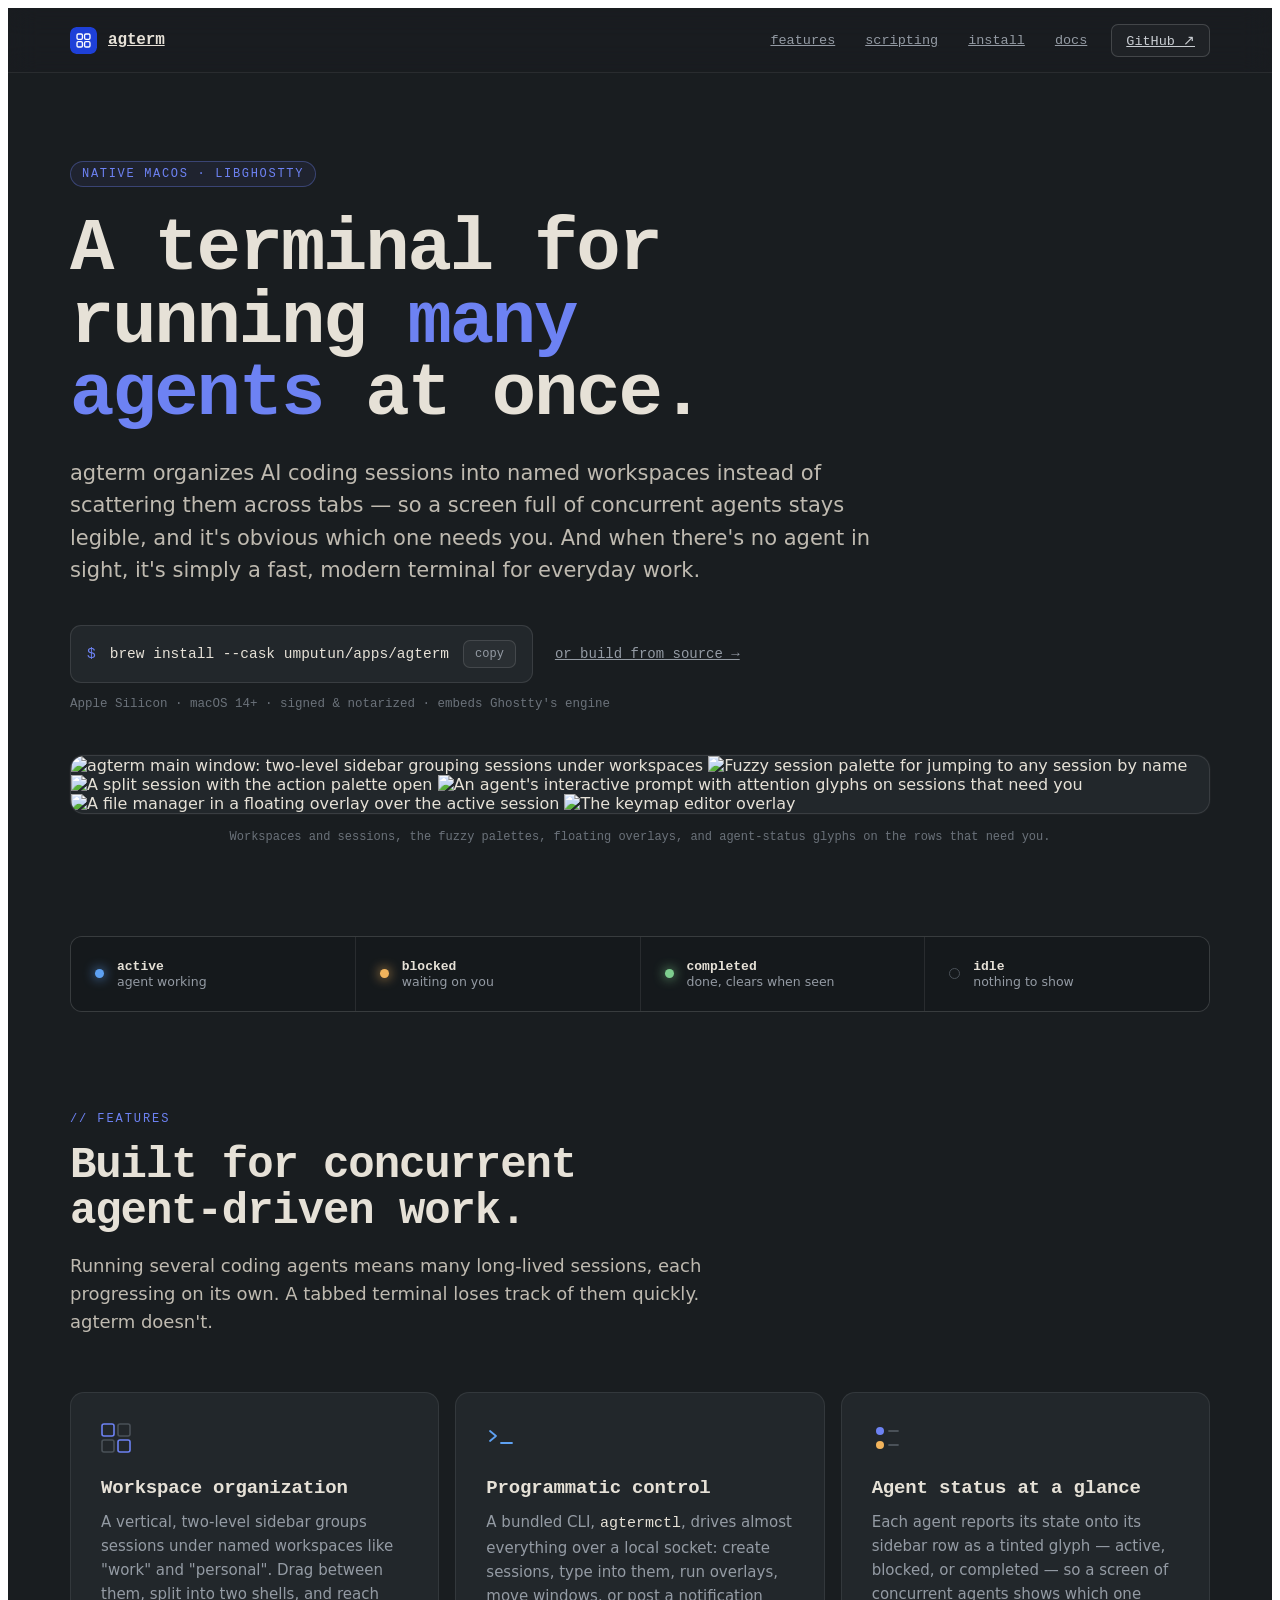
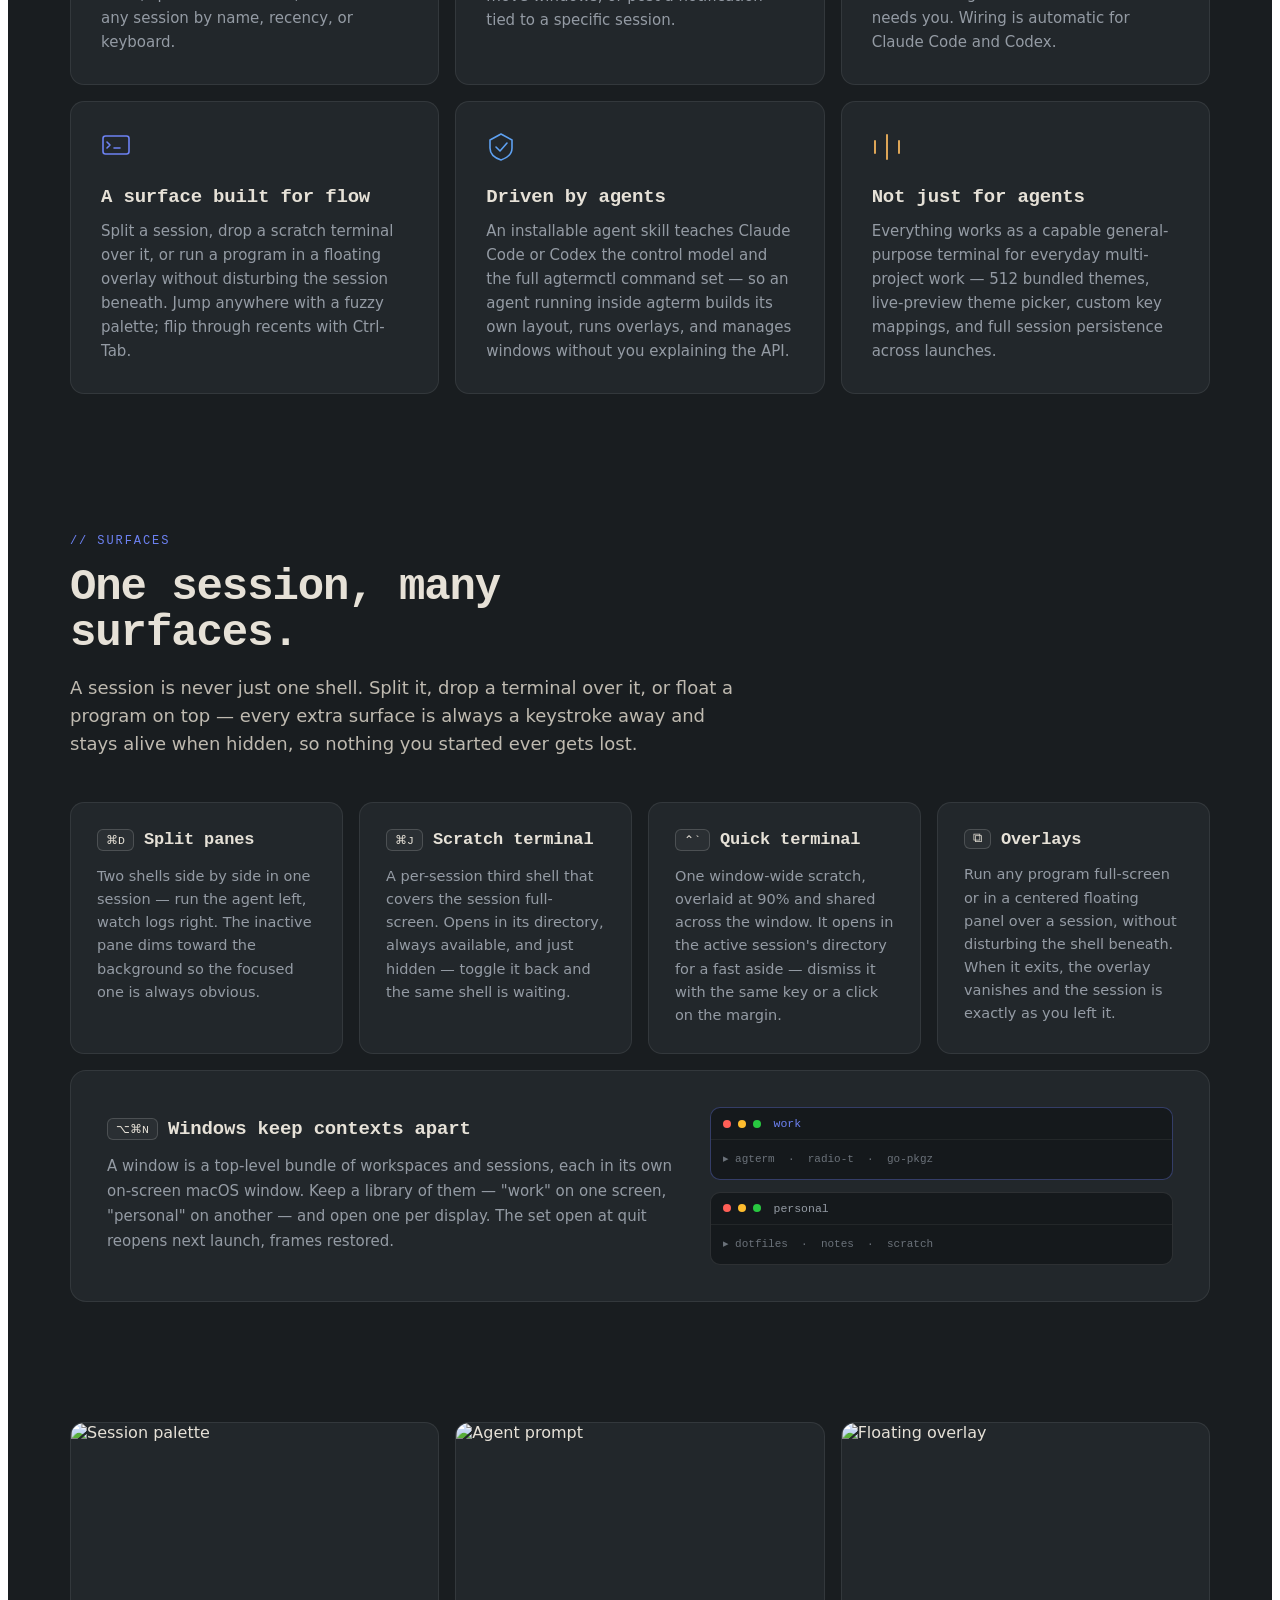
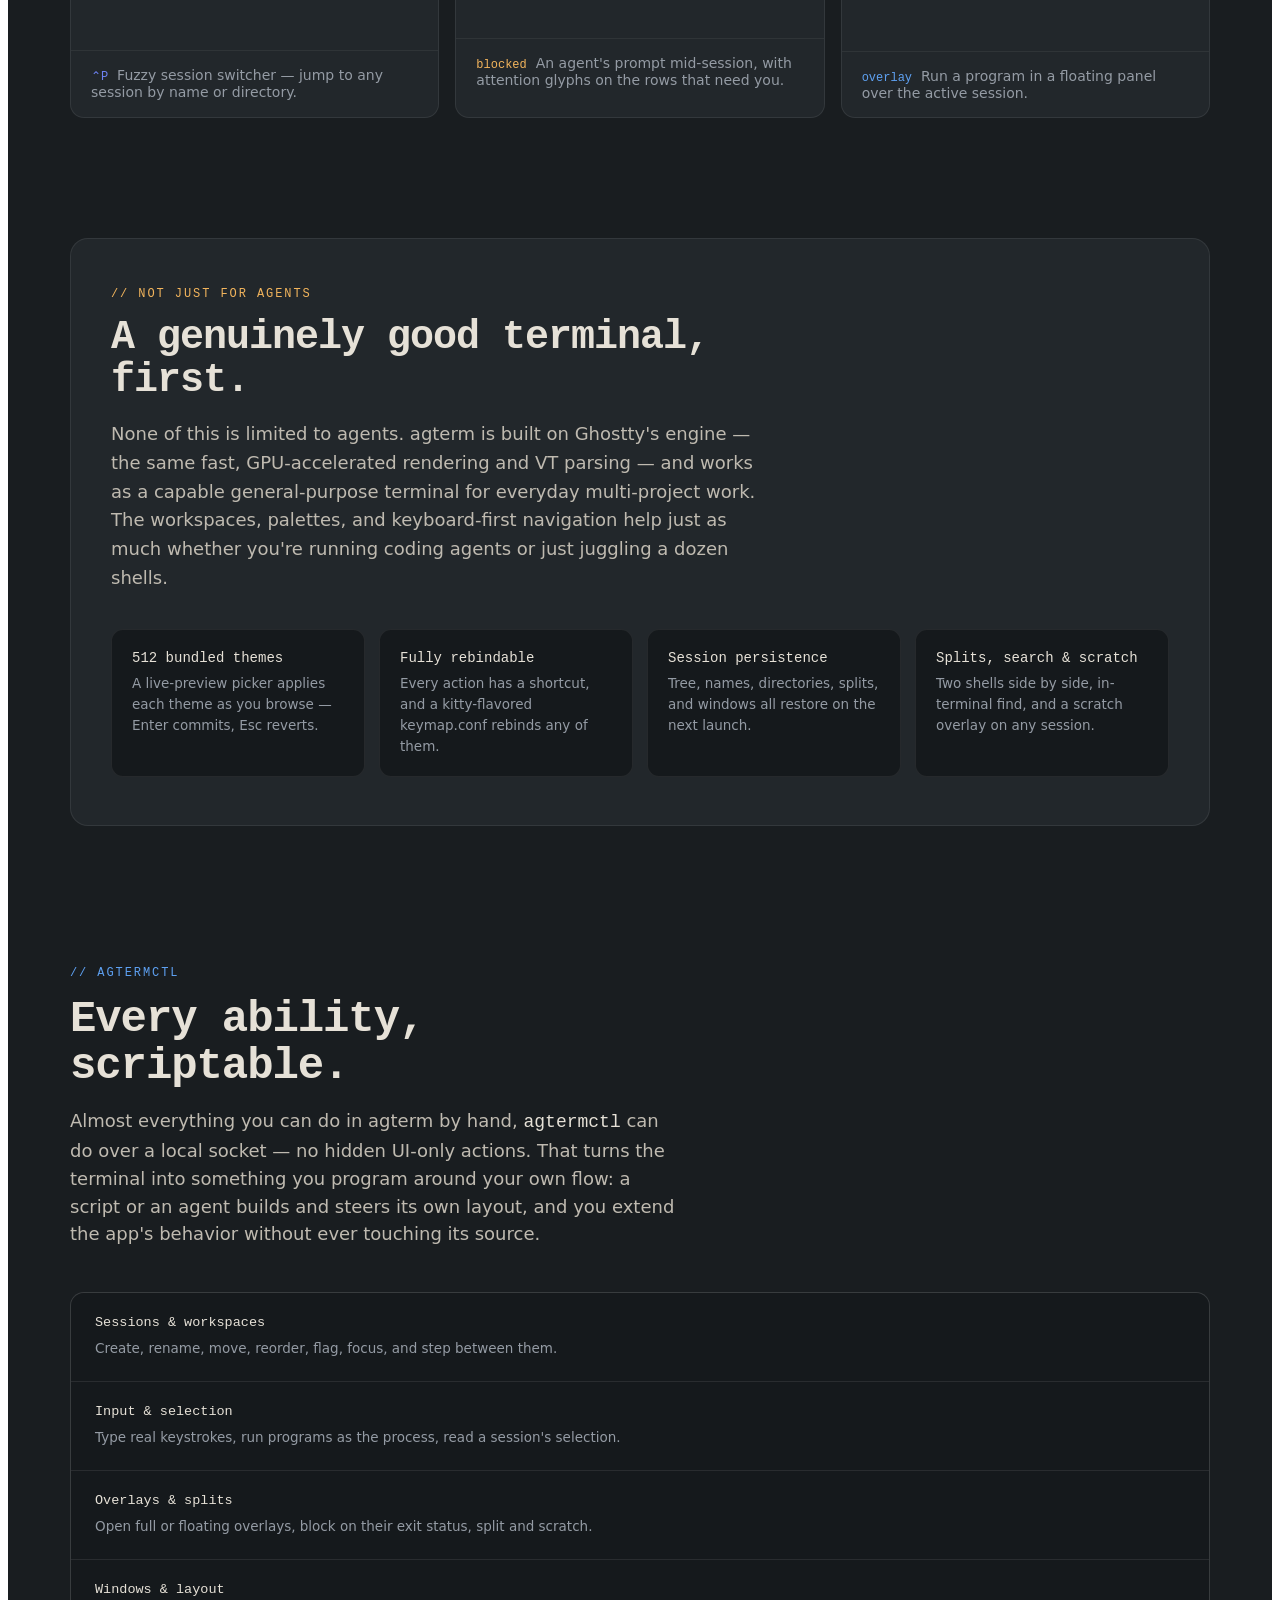
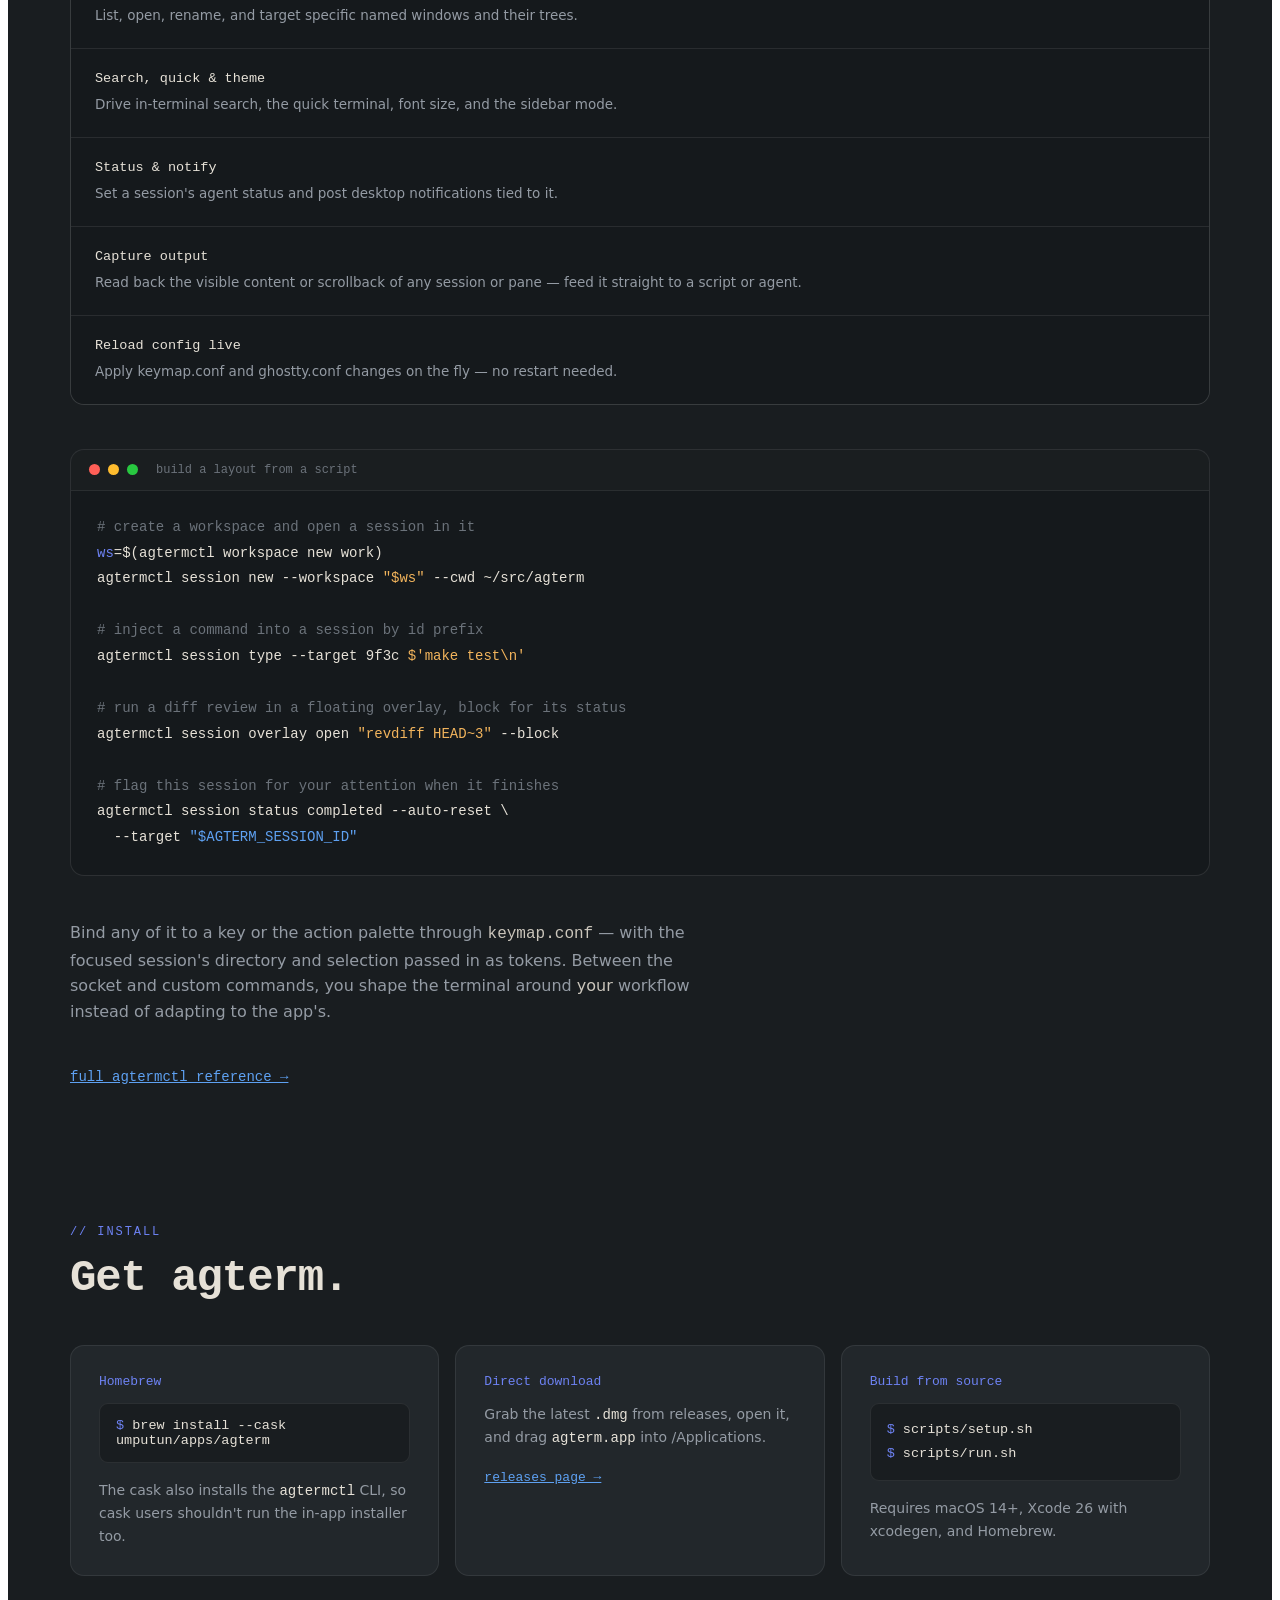
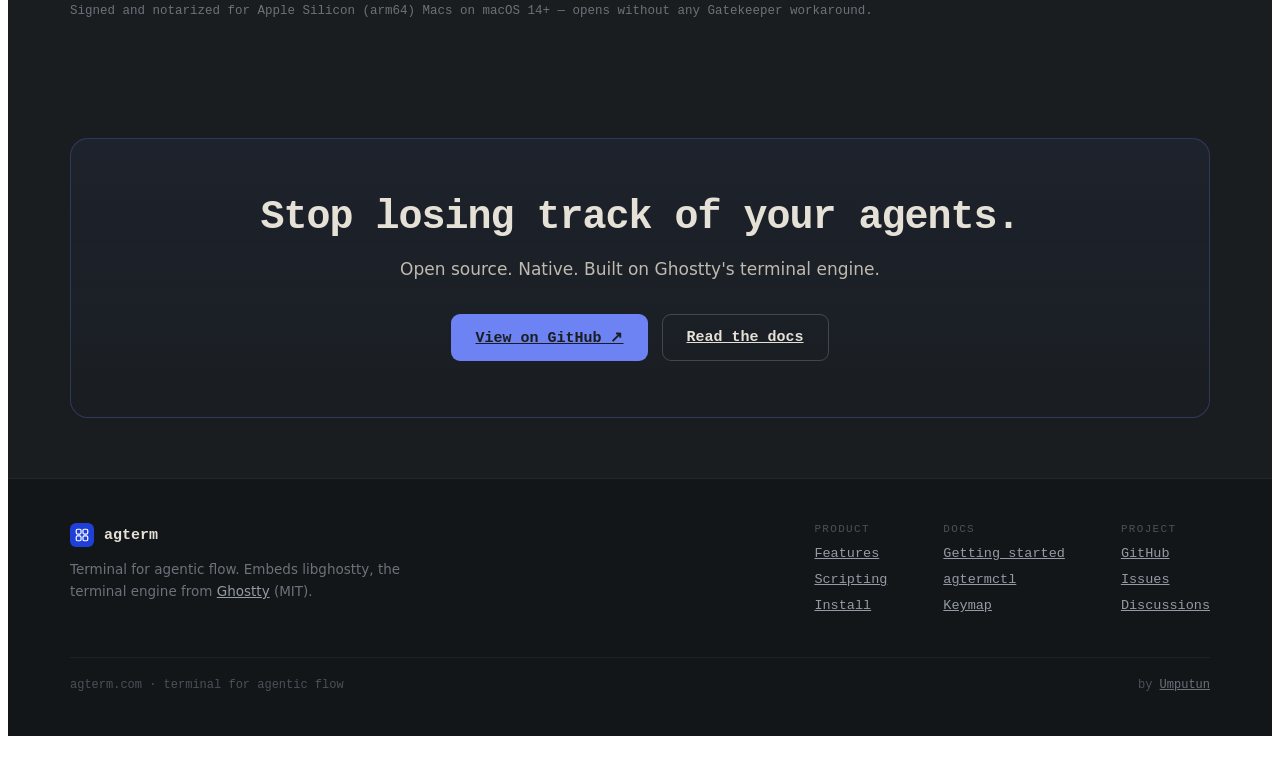
==== site/index.html @ f77355ef "feat: crossfade the site hero through several screenshots replace the single static hero shot on agt" ====
<!doctype html>
<html lang="en">
  <head>
    <meta charset="utf-8" />
    <meta name="viewport" content="width=device-width, initial-scale=1" />
    <title>agterm — macOS terminal for running many AI agents at once</title>
    <meta
      name="description"
      content="Native macOS terminal built on libghostty that keeps many concurrent AI coding agents organized in named workspaces, with at-a-glance status and a scriptable CLI."
    />
    <meta
      name="keywords"
      content="agterm, macOS terminal, terminal for AI agents, Claude Code terminal, Codex terminal, libghostty, ghostty, agtermctl, concurrent AI agents, agentic terminal"
    />
    <meta name="author" content="umputun" />
    <link rel="canonical" href="https://agterm.com/" />
    <meta property="og:type" content="website" />
    <meta property="og:title" content="agterm — macOS terminal for running many AI agents at once" />
    <meta
      property="og:description"
      content="Native macOS terminal built on libghostty that keeps many concurrent AI coding agents organized in named workspaces, with at-a-glance status and a scriptable CLI."
    />
    <meta property="og:url" content="https://agterm.com/" />
    <meta property="og:image" content="https://agterm.com/assets/agterm-og.png" />
    <meta property="og:image:width" content="1200" />
    <meta property="og:image:height" content="630" />
    <meta property="og:site_name" content="agterm" />
    <meta name="twitter:card" content="summary_large_image" />
    <meta name="twitter:site" content="@umputun" />
    <meta name="twitter:title" content="agterm — macOS terminal for running many AI agents at once" />
    <meta
      name="twitter:description"
      content="Native macOS terminal built on libghostty that keeps concurrent AI coding agents organized, with at-a-glance status and a scriptable CLI."
    />
    <meta name="twitter:image" content="https://agterm.com/assets/agterm-og.png" />
    <link rel="icon" type="image/x-icon" href="/assets/favicon.ico" />
    <link rel="icon" type="image/png" sizes="32x32" href="/assets/favicon-32.png" />
    <link rel="icon" type="image/png" sizes="16x16" href="/assets/favicon-16.png" />
    <link rel="apple-touch-icon" sizes="180x180" href="/assets/favicon-180.png" />
    <meta name="theme-color" content="#191d20" />
    <link rel="preload" href="/assets/fonts/jetbrains-mono-latin.woff2" as="font" type="font/woff2" crossorigin />
    <link rel="preload" href="/assets/fonts/ibm-plex-sans-latin.woff2" as="font" type="font/woff2" crossorigin />
    <link rel="stylesheet" href="/style.css" />
    <script type="application/ld+json">
      {
        "@context": "https://schema.org",
        "@type": "SoftwareApplication",
        "name": "agterm",
        "description": "Native macOS terminal built on libghostty for running many AI coding agents at once, organizing sessions into named workspaces with at-a-glance agent status and a scriptable control CLI.",
        "url": "https://agterm.com",
        "applicationCategory": "DeveloperApplication",
        "operatingSystem": "macOS 14+",
        "offers": { "@type": "Offer", "price": "0", "priceCurrency": "USD" },
        "author": { "@type": "Person", "name": "Umputun", "url": "https://github.com/umputun" },
        "codeRepository": "https://github.com/umputun/agterm",
        "downloadUrl": "https://github.com/umputun/agterm/releases",
        "softwareVersion": "0.6.1"
      }
    </script>
    <script type="application/ld+json">
      {
        "@context": "https://schema.org",
        "@type": "FAQPage",
        "mainEntity": [
          {
            "@type": "Question",
            "name": "What is agterm?",
            "acceptedAnswer": {
              "@type": "Answer",
              "text": "agterm is a native macOS terminal, built on libghostty, for running many AI coding agents at once. It organizes sessions into named workspaces and shows each agent's status on its sidebar row, so a screen of concurrent agents stays legible."
            }
          },
          {
            "@type": "Question",
            "name": "Does agterm work with Claude Code and Codex?",
            "acceptedAnswer": {
              "@type": "Answer",
              "text": "Yes. agterm auto-wires agent status for Claude Code and Codex, and ships an installable agent skill that teaches them its control model and the full agtermctl command set."
            }
          },
          {
            "@type": "Question",
            "name": "Is agterm free?",
            "acceptedAnswer": {
              "@type": "Answer",
              "text": "Yes. agterm is free and installs on Apple Silicon macOS 14 or later with: brew install --cask umputun/apps/agterm."
            }
          },
          {
            "@type": "Question",
            "name": "What is agtermctl?",
            "acceptedAnswer": {
              "@type": "Answer",
              "text": "agtermctl is a bundled CLI that drives agterm over a local socket: create and type into sessions, run overlays, move windows, and post notifications tied to a specific session."
            }
          },
          {
            "@type": "Question",
            "name": "Is agterm built on Ghostty?",
            "acceptedAnswer": {
              "@type": "Answer",
              "text": "agterm embeds Ghostty's rendering engine through libghostty. It is a separate app with its own workspace and session model, not a fork of the Ghostty app."
            }
          },
          {
            "@type": "Question",
            "name": "Does agterm require macOS?",
            "acceptedAnswer": {
              "@type": "Answer",
              "text": "Yes. agterm is a native macOS app for Apple Silicon, macOS 14 or later, signed and notarized."
            }
          }
        ]
      }
    </script>
  </head>
  <body>
    <div
      id="agterm-root"
      style="
        background: #191d20;
        color: #e6e1d7;
        font-family: &quot;IBM Plex Sans&quot;, system-ui, sans-serif;
        -webkit-font-smoothing: antialiased;
        min-height: 100vh;
        overflow-x: hidden;
      "
    >
      <!-- ===== NAV ===== -->
      <div
        style="
          position: sticky;
          top: 0;
          z-index: 50;
          background: rgba(25, 29, 32, 0.72);
          backdrop-filter: blur(14px);
          border-bottom: 1px solid rgba(255, 255, 255, 0.07);
        "
      >
        <div
          style="
            max-width: 1140px;
            margin: 0 auto;
            padding: 0 28px;
            height: 64px;
            display: flex;
            align-items: center;
            justify-content: space-between;
          "
        >
          <a href="#top" style="display: flex; align-items: center; gap: 11px; color: #e6e1d7">
            <svg width="27" height="27" viewBox="0 0 100 100" fill="none" style="display: block; border-radius: 22%">
              <rect width="100" height="100" rx="24" fill="#1e40d8"></rect>
              <rect x="26" y="26" width="20" height="20" rx="5" stroke="#fff" stroke-width="5"></rect>
              <rect x="54" y="26" width="20" height="20" rx="5" stroke="#fff" stroke-width="5"></rect>
              <rect x="26" y="54" width="20" height="20" rx="5" stroke="#fff" stroke-width="5"></rect>
              <rect x="54" y="54" width="20" height="20" rx="5" stroke="#fff" stroke-width="5"></rect>
            </svg>
            <span
              style="
                font-family: &quot;JetBrains Mono&quot;, monospace;
                font-weight: 700;
                font-size: 16px;
                letter-spacing: -0.01em;
              "
              >agterm</span
            >
          </a>
          <div
            style="
              display: flex;
              align-items: center;
              gap: 6px;
              font-family: &quot;JetBrains Mono&quot;, monospace;
              font-size: 13.5px;
            "
          >
            <a href="#features" style="color: #949ba4; padding: 8px 12px; border-radius: 7px" class="hv1">features</a>
            <a href="#scripting" style="color: #949ba4; padding: 8px 12px; border-radius: 7px" class="hv1">scripting</a>
            <a href="#install" style="color: #949ba4; padding: 8px 12px; border-radius: 7px" class="hv1">install</a>
            <a href="/docs" style="color: #949ba4; padding: 8px 12px; border-radius: 7px" class="hv1">docs</a>
            <a
              href="https://github.com/umputun/agterm"
              style="
                margin-left: 6px;
                color: #c9cdd2;
                border: 1px solid rgba(255, 255, 255, 0.16);
                background: rgba(255, 255, 255, 0.03);
                padding: 7px 14px;
                border-radius: 7px;
                font-weight: 500;
              "
              class="hv2"
              >GitHub ↗</a
            >
          </div>
        </div>
      </div>

      <!-- ===== HERO ===== -->
      <div id="top" style="position: relative; max-width: 1140px; margin: 0 auto; padding: 88px 28px 40px">
        <div style="display: flex; align-items: center; gap: 10px; margin-bottom: 26px">
          <span
            style="
              font-family: &quot;JetBrains Mono&quot;, monospace;
              font-size: 12px;
              letter-spacing: 0.14em;
              text-transform: uppercase;
              color: var(--accent, #6d82f3);
              border: 1px solid rgba(109, 130, 243, 0.35);
              background: rgba(109, 130, 243, 0.07);
              padding: 5px 11px;
              border-radius: 100px;
            "
            >native macOS · libghostty</span
          >
        </div>
        <h1
          style="
            font-family: &quot;JetBrains Mono&quot;, monospace;
            font-weight: 800;
            font-size: clamp(38px, 6.2vw, 74px);
            line-height: 0.98;
            letter-spacing: -0.03em;
            margin: 0 0 26px;
            max-width: 16ch;
          "
        >
          A terminal for running <span style="color: var(--accent, #6d82f3)">many agents</span> at once.
        </h1>
        <p style="font-size: clamp(17px, 2vw, 21px); line-height: 1.55; color: #bfbab0; max-width: 60ch; margin: 0 0 38px">
          agterm organizes AI coding sessions into named workspaces instead of scattering them across tabs — so a screen full of
          concurrent agents stays legible, and it's obvious which one needs you. And when there's no agent in sight, it's simply a
          fast, modern terminal for everyday work.
        </p>

        <!-- install command -->
        <div style="display: flex; flex-wrap: wrap; align-items: center; gap: 14px; margin-bottom: 14px">
          <div
            style="
              display: inline-flex;
              align-items: center;
              gap: 14px;
              background: #22272b;
              border: 1px solid rgba(255, 255, 255, 0.1);
              border-radius: 11px;
              padding: 14px 16px;
              font-family: &quot;JetBrains Mono&quot;, monospace;
              font-size: 14.5px;
            "
          >
            <span style="color: var(--accent, #6d82f3)">$</span>
            <span style="color: #e6e1d7">brew install --cask umputun/apps/agterm</span>
            <button
              onclick="cp(this)"
              style="
                border: 1px solid rgba(255, 255, 255, 0.12);
                background: rgba(255, 255, 255, 0.04);
                color: #949ba4;
                font-family: &quot;JetBrains Mono&quot;, monospace;
                font-size: 12px;
                padding: 6px 11px;
                border-radius: 7px;
                cursor: pointer;
                white-space: nowrap;
              "
              class="hv3"
            >
              copy
            </button>
          </div>
          <a
            href="#install"
            style="font-family: &quot;JetBrains Mono&quot;, monospace; font-size: 14px; color: #949ba4; padding: 14px 8px"
            class="hv4"
            >or build from source →</a
          >
        </div>
        <p style="font-family: &quot;JetBrains Mono&quot;, monospace; font-size: 12.5px; color: #6b727a; margin: 0 0 44px">
          Apple Silicon · macOS 14+ · signed &amp; notarized · embeds Ghostty's engine
        </p>

        <!-- product shot -->
        <div
          style="
            position: relative;
            border: 1px solid rgba(255, 255, 255, 0.1);
            border-radius: 14px;
            overflow: hidden;
            background: #22272b;
            box-shadow:
              0 40px 120px -30px rgba(0, 0, 0, 0.8),
              0 0 0 1px rgba(255, 255, 255, 0.02);
          "
        >
          <div class="hero-gallery">
            <img
              src="/assets/screenshot-main.webp"
              alt="agterm main window: two-level sidebar grouping sessions under workspaces"
              width="1187"
              height="696"
              fetchpriority="high"
            />
            <img
              src="/assets/screenshot-session-palette.webp"
              alt="Fuzzy session palette for jumping to any session by name"
              width="1187"
              height="696"
              loading="lazy"
            />
            <img
              src="/assets/screenshot-action-palette.webp"
              alt="A split session with the action palette open"
              width="1187"
              height="696"
              loading="lazy"
            />
            <img
              src="/assets/screenshot-agent-prompt.webp"
              alt="An agent's interactive prompt with attention glyphs on sessions that need you"
              width="1187"
              height="696"
              loading="lazy"
            />
            <img
              src="/assets/screenshot-floating-overlay.webp"
              alt="A file manager in a floating overlay over the active session"
              width="1187"
              height="696"
              loading="lazy"
            />
            <img
              src="/assets/screenshot-keymap-editor.webp"
              alt="The keymap editor overlay"
              width="1187"
              height="696"
              loading="lazy"
            />
          </div>
        </div>
        <p
          style="
            text-align: center;
            font-family: &quot;JetBrains Mono&quot;, monospace;
            font-size: 12px;
            color: #6b727a;
            margin: 16px 0 0;
          "
        >
          Workspaces and sessions, the fuzzy palettes, floating overlays, and agent-status glyphs on the rows that need you.
        </p>
      </div>

      <!-- ===== STATUS STRIP ===== -->

      <div style="max-width: 1140px; margin: 52px auto 0; padding: 0 28px">
        <div
          style="
            display: grid;
            grid-template-columns: repeat(auto-fit, minmax(210px, 1fr));
            gap: 1px;
            background: rgba(255, 255, 255, 0.07);
            border: 1px solid rgba(255, 255, 255, 0.07);
            border-radius: 12px;
            overflow: hidden;
          "
        >
          <div style="background: #15191c; padding: 22px 24px; display: flex; align-items: center; gap: 13px">
            <span
              style="
                width: 9px;
                height: 9px;
                border-radius: 100px;
                background: #5ea1f2;
                box-shadow: 0 0 12px #5ea1f2;
                animation: pulse 2s ease-in-out infinite;
              "
            ></span>
            <div>
              <div style="font-family: &quot;JetBrains Mono&quot;, monospace; font-size: 13px; font-weight: 600">active</div>
              <div style="font-size: 12.5px; color: #949ba4">agent working</div>
            </div>
          </div>
          <div style="background: #15191c; padding: 22px 24px; display: flex; align-items: center; gap: 13px">
            <span style="width: 9px; height: 9px; border-radius: 100px; background: #f2b45c; box-shadow: 0 0 12px #f2b45c"></span>
            <div>
              <div style="font-family: &quot;JetBrains Mono&quot;, monospace; font-size: 13px; font-weight: 600">blocked</div>
              <div style="font-size: 12.5px; color: #949ba4">waiting on you</div>
            </div>
          </div>
          <div style="background: #15191c; padding: 22px 24px; display: flex; align-items: center; gap: 13px">
            <span style="width: 9px; height: 9px; border-radius: 100px; background: #7ece8f; box-shadow: 0 0 12px #7ece8f"></span>
            <div>
              <div style="font-family: &quot;JetBrains Mono&quot;, monospace; font-size: 13px; font-weight: 600">completed</div>
              <div style="font-size: 12.5px; color: #949ba4">done, clears when seen</div>
            </div>
          </div>
          <div style="background: #15191c; padding: 22px 24px; display: flex; align-items: center; gap: 13px">
            <span style="width: 9px; height: 9px; border-radius: 100px; border: 1.5px solid #4a5158"></span>
            <div>
              <div style="font-family: &quot;JetBrains Mono&quot;, monospace; font-size: 13px; font-weight: 600">idle</div>
              <div style="font-size: 12.5px; color: #949ba4">nothing to show</div>
            </div>
          </div>
        </div>
      </div>

      <!-- ===== FEATURES ===== -->
      <div id="features" style="max-width: 1140px; margin: 0 auto; padding: 100px 28px 40px">
        <div
          style="
            font-family: &quot;JetBrains Mono&quot;, monospace;
            font-size: 12px;
            letter-spacing: 0.16em;
            text-transform: uppercase;
            color: var(--accent, #6d82f3);
            margin-bottom: 16px;
          "
        >
          // features
        </div>
        <h2
          style="
            font-family: &quot;JetBrains Mono&quot;, monospace;
            font-weight: 800;
            font-size: clamp(28px, 4vw, 44px);
            letter-spacing: -0.025em;
            line-height: 1.05;
            margin: 0 0 18px;
            max-width: 20ch;
          "
        >
          Built for concurrent agent-driven work.
        </h2>
        <p style="font-size: 18px; line-height: 1.55; color: #bfbab0; max-width: 58ch; margin: 0 0 56px">
          Running several coding agents means many long-lived sessions, each progressing on its own. A tabbed terminal loses track
          of them quickly. agterm doesn't.
        </p>

        <div style="display: grid; grid-template-columns: repeat(auto-fit, minmax(300px, 1fr)); gap: 16px">
          <div style="background: #22272b; border: 1px solid rgba(255, 255, 255, 0.08); border-radius: 14px; padding: 30px">
            <svg width="30" height="30" viewBox="0 0 30 30" fill="none" style="margin-bottom: 20px">
              <rect x="1" y="1" width="12" height="12" rx="2" stroke="#6d82f3" stroke-width="1.6"></rect>
              <rect x="17" y="1" width="12" height="12" rx="2" stroke="#4a5158" stroke-width="1.6"></rect>
              <rect x="1" y="17" width="12" height="12" rx="2" stroke="#4a5158" stroke-width="1.6"></rect>
              <rect x="17" y="17" width="12" height="12" rx="2" stroke="#6d82f3" stroke-width="1.6"></rect>
            </svg>
            <h3
              style="
                font-family: &quot;JetBrains Mono&quot;, monospace;
                font-weight: 700;
                font-size: 19px;
                margin: 0 0 11px;
                letter-spacing: -0.01em;
              "
            >
              Workspace organization
            </h3>
            <p style="font-size: 15px; line-height: 1.6; color: #949ba4; margin: 0">
              A vertical, two-level sidebar groups sessions under named workspaces like "work" and "personal". Drag between them,
              split into two shells, and reach any session by name, recency, or keyboard.
            </p>
          </div>

          <div style="background: #22272b; border: 1px solid rgba(255, 255, 255, 0.08); border-radius: 14px; padding: 30px">
            <svg width="30" height="30" viewBox="0 0 30 30" fill="none" style="margin-bottom: 20px">
              <path d="M4 8l6 5-6 5" stroke="#5ea1f2" stroke-width="1.8" stroke-linecap="round" stroke-linejoin="round"></path>
              <path d="M15 20h11" stroke="#5ea1f2" stroke-width="1.8" stroke-linecap="round"></path>
            </svg>
            <h3
              style="
                font-family: &quot;JetBrains Mono&quot;, monospace;
                font-weight: 700;
                font-size: 19px;
                margin: 0 0 11px;
                letter-spacing: -0.01em;
              "
            >
              Programmatic control
            </h3>
            <p style="font-size: 15px; line-height: 1.6; color: #949ba4; margin: 0">
              A bundled CLI, <span style="font-family: &quot;JetBrains Mono&quot;, monospace; color: #e6e1d7">agtermctl</span>,
              drives almost everything over a local socket: create sessions, type into them, run overlays, move windows, or post a
              notification tied to a specific session.
            </p>
          </div>

          <div style="background: #22272b; border: 1px solid rgba(255, 255, 255, 0.08); border-radius: 14px; padding: 30px">
            <svg width="30" height="30" viewBox="0 0 30 30" fill="none" style="margin-bottom: 20px">
              <circle cx="8" cy="8" r="4" fill="#6d82f3"></circle>
              <circle cx="8" cy="22" r="4" fill="#f2b45c"></circle>
              <path d="M17 8h9M17 22h9" stroke="#4a5158" stroke-width="1.8" stroke-linecap="round"></path>
            </svg>
            <h3
              style="
                font-family: &quot;JetBrains Mono&quot;, monospace;
                font-weight: 700;
                font-size: 19px;
                margin: 0 0 11px;
                letter-spacing: -0.01em;
              "
            >
              Agent status at a glance
            </h3>
            <p style="font-size: 15px; line-height: 1.6; color: #949ba4; margin: 0">
              Each agent reports its state onto its sidebar row as a tinted glyph — active, blocked, or completed — so a screen of
              concurrent agents shows which one needs you. Wiring is automatic for Claude Code and Codex.
            </p>
          </div>

          <div style="background: #22272b; border: 1px solid rgba(255, 255, 255, 0.08); border-radius: 14px; padding: 30px">
            <svg width="30" height="30" viewBox="0 0 30 30" fill="none" style="margin-bottom: 20px">
              <rect x="2" y="4" width="26" height="18" rx="2.5" stroke="#6d82f3" stroke-width="1.6"></rect>
              <path
                d="M6 10l3 3-3 3M13 16h6"
                stroke="#6d82f3"
                stroke-width="1.6"
                stroke-linecap="round"
                stroke-linejoin="round"
              ></path>
            </svg>
            <h3
              style="
                font-family: &quot;JetBrains Mono&quot;, monospace;
                font-weight: 700;
                font-size: 19px;
                margin: 0 0 11px;
                letter-spacing: -0.01em;
              "
            >
              A surface built for flow
            </h3>
            <p style="font-size: 15px; line-height: 1.6; color: #949ba4; margin: 0">
              Split a session, drop a scratch terminal over it, or run a program in a floating overlay without disturbing the
              session beneath. Jump anywhere with a fuzzy palette; flip through recents with Ctrl-Tab.
            </p>
          </div>

          <div style="background: #22272b; border: 1px solid rgba(255, 255, 255, 0.08); border-radius: 14px; padding: 30px">
            <svg width="30" height="30" viewBox="0 0 30 30" fill="none" style="margin-bottom: 20px">
              <path
                d="M15 2l11 6v8c0 7-5 10-11 12C9 26 4 23 4 16V8l11-6z"
                stroke="#5ea1f2"
                stroke-width="1.6"
                stroke-linejoin="round"
              ></path>
              <path d="M10 15l4 4 7-8" stroke="#5ea1f2" stroke-width="1.6" stroke-linecap="round" stroke-linejoin="round"></path>
            </svg>
            <h3
              style="
                font-family: &quot;JetBrains Mono&quot;, monospace;
                font-weight: 700;
                font-size: 19px;
                margin: 0 0 11px;
                letter-spacing: -0.01em;
              "
            >
              Driven by agents
            </h3>
            <p style="font-size: 15px; line-height: 1.6; color: #949ba4; margin: 0">
              An installable agent skill teaches Claude Code or Codex the control model and the full agtermctl command set — so an
              agent running inside agterm builds its own layout, runs overlays, and manages windows without you explaining the
              API.
            </p>
          </div>

          <div style="background: #22272b; border: 1px solid rgba(255, 255, 255, 0.08); border-radius: 14px; padding: 30px">
            <svg width="30" height="30" viewBox="0 0 30 30" fill="none" style="margin-bottom: 20px">
              <path d="M15 3v24M3 9v12M27 9v12" stroke="#f2b45c" stroke-width="1.8" stroke-linecap="round"></path>
            </svg>
            <h3
              style="
                font-family: &quot;JetBrains Mono&quot;, monospace;
                font-weight: 700;
                font-size: 19px;
                margin: 0 0 11px;
                letter-spacing: -0.01em;
              "
            >
              Not just for agents
            </h3>
            <p style="font-size: 15px; line-height: 1.6; color: #949ba4; margin: 0">
              Everything works as a capable general-purpose terminal for everyday multi-project work — 512 bundled themes,
              live-preview theme picker, custom key mappings, and full session persistence across launches.
            </p>
          </div>
        </div>
      </div>

      <!-- ===== SURFACES ===== -->
      <div style="max-width: 1140px; margin: 0 auto; padding: 100px 28px 40px">
        <div
          style="
            font-family: &quot;JetBrains Mono&quot;, monospace;
            font-size: 12px;
            letter-spacing: 0.16em;
            text-transform: uppercase;
            color: var(--accent, #6d82f3);
            margin-bottom: 16px;
          "
        >
          // surfaces
        </div>
        <h2
          style="
            font-family: &quot;JetBrains Mono&quot;, monospace;
            font-weight: 800;
            font-size: clamp(28px, 4vw, 44px);
            letter-spacing: -0.025em;
            line-height: 1.05;
            margin: 0 0 18px;
            max-width: 20ch;
          "
        >
          One session, many surfaces.
        </h2>
        <p style="font-size: 18px; line-height: 1.55; color: #bfbab0; max-width: 60ch; margin: 0 0 44px">
          A session is never just one shell. Split it, drop a terminal over it, or float a program on top — every extra surface is
          always a keystroke away and stays alive when hidden, so nothing you started ever gets lost.
        </p>

        <div style="display: grid; grid-template-columns: repeat(auto-fit, minmax(250px, 1fr)); gap: 16px; margin-bottom: 16px">
          <div style="background: #22272b; border: 1px solid rgba(255, 255, 255, 0.08); border-radius: 14px; padding: 26px">
            <div style="display: flex; align-items: center; gap: 10px; margin-bottom: 14px">
              <span
                style="
                  font-family: &quot;JetBrains Mono&quot;, monospace;
                  font-size: 11.5px;
                  color: #e6e1d7;
                  border: 1px solid rgba(255, 255, 255, 0.16);
                  background: rgba(255, 255, 255, 0.04);
                  padding: 3px 8px;
                  border-radius: 6px;
                "
                >⌘D</span
              >
              <h3
                style="
                  font-family: &quot;JetBrains Mono&quot;, monospace;
                  font-weight: 700;
                  font-size: 17px;
                  margin: 0;
                  letter-spacing: -0.01em;
                "
              >
                Split panes
              </h3>
            </div>
            <p style="font-size: 14.5px; line-height: 1.6; color: #949ba4; margin: 0">
              Two shells side by side in one session — run the agent left, watch logs right. The inactive pane dims toward the
              background so the focused one is always obvious.
            </p>
          </div>

          <div style="background: #22272b; border: 1px solid rgba(255, 255, 255, 0.08); border-radius: 14px; padding: 26px">
            <div style="display: flex; align-items: center; gap: 10px; margin-bottom: 14px">
              <span
                style="
                  font-family: &quot;JetBrains Mono&quot;, monospace;
                  font-size: 11.5px;
                  color: #e6e1d7;
                  border: 1px solid rgba(255, 255, 255, 0.16);
                  background: rgba(255, 255, 255, 0.04);
                  padding: 3px 8px;
                  border-radius: 6px;
                "
                >⌘J</span
              >
              <h3
                style="
                  font-family: &quot;JetBrains Mono&quot;, monospace;
                  font-weight: 700;
                  font-size: 17px;
                  margin: 0;
                  letter-spacing: -0.01em;
                "
              >
                Scratch terminal
              </h3>
            </div>
            <p style="font-size: 14.5px; line-height: 1.6; color: #949ba4; margin: 0">
              A per-session third shell that covers the session full-screen. Opens in its directory, always available, and just
              hidden — toggle it back and the same shell is waiting.
            </p>
          </div>

          <div style="background: #22272b; border: 1px solid rgba(255, 255, 255, 0.08); border-radius: 14px; padding: 26px">
            <div style="display: flex; align-items: center; gap: 10px; margin-bottom: 14px">
              <span
                style="
                  font-family: &quot;JetBrains Mono&quot;, monospace;
                  font-size: 11.5px;
                  color: #e6e1d7;
                  border: 1px solid rgba(255, 255, 255, 0.16);
                  background: rgba(255, 255, 255, 0.04);
                  padding: 3px 8px;
                  border-radius: 6px;
                "
                >⌃`</span
              >
              <h3
                style="
                  font-family: &quot;JetBrains Mono&quot;, monospace;
                  font-weight: 700;
                  font-size: 17px;
                  margin: 0;
                  letter-spacing: -0.01em;
                "
              >
                Quick terminal
              </h3>
            </div>
            <p style="font-size: 14.5px; line-height: 1.6; color: #949ba4; margin: 0">
              One window-wide scratch, overlaid at 90% and shared across the window. It opens in the active session's directory
              for a fast aside — dismiss it with the same key or a click on the margin.
            </p>
          </div>

          <div style="background: #22272b; border: 1px solid rgba(255, 255, 255, 0.08); border-radius: 14px; padding: 26px">
            <div style="display: flex; align-items: center; gap: 10px; margin-bottom: 14px">
              <span
                style="
                  font-family: &quot;JetBrains Mono&quot;, monospace;
                  font-size: 12.5px;
                  color: #e6e1d7;
                  border: 1px solid rgba(255, 255, 255, 0.16);
                  background: rgba(255, 255, 255, 0.04);
                  padding: 3px 8px;
                  border-radius: 6px;
                  line-height: 1;
                "
                >⧉</span
              >
              <h3
                style="
                  font-family: &quot;JetBrains Mono&quot;, monospace;
                  font-weight: 700;
                  font-size: 17px;
                  margin: 0;
                  letter-spacing: -0.01em;
                "
              >
                Overlays
              </h3>
            </div>
            <p style="font-size: 14.5px; line-height: 1.6; color: #949ba4; margin: 0">
              Run any program full-screen or in a centered floating panel over a session, without disturbing the shell beneath.
              When it exits, the overlay vanishes and the session is exactly as you left it.
            </p>
          </div>
        </div>

        <!-- windows callout -->
        <div
          style="
            background: #22272b;
            border: 1px solid rgba(255, 255, 255, 0.08);
            border-radius: 16px;
            padding: 36px;
            display: grid;
            grid-template-columns: 1.1fr 0.9fr;
            gap: 36px;
            align-items: center;
          "
        >
          <div>
            <div style="display: flex; align-items: center; gap: 10px; margin-bottom: 14px">
              <span
                style="
                  font-family: &quot;JetBrains Mono&quot;, monospace;
                  font-size: 11.5px;
                  color: #e6e1d7;
                  border: 1px solid rgba(255, 255, 255, 0.16);
                  background: rgba(255, 255, 255, 0.04);
                  padding: 3px 8px;
                  border-radius: 6px;
                "
                >⌥⌘N</span
              >
              <h3
                style="
                  font-family: &quot;JetBrains Mono&quot;, monospace;
                  font-weight: 700;
                  font-size: 19px;
                  margin: 0;
                  letter-spacing: -0.01em;
                "
              >
                Windows keep contexts apart
              </h3>
            </div>
            <p style="font-size: 15px; line-height: 1.65; color: #949ba4; margin: 0">
              A window is a top-level bundle of workspaces and sessions, each in its own on-screen macOS window. Keep a library of
              them — "work" on one screen, "personal" on another — and open one per display. The set open at quit reopens next
              launch, frames restored.
            </p>
          </div>
          <div style="display: flex; flex-direction: column; gap: 12px">
            <div style="border: 1px solid rgba(109, 130, 243, 0.35); background: #15191c; border-radius: 10px; overflow: hidden">
              <div
                style="
                  display: flex;
                  align-items: center;
                  gap: 7px;
                  padding: 9px 12px;
                  border-bottom: 1px solid rgba(255, 255, 255, 0.06);
                "
              >
                <span style="width: 8px; height: 8px; border-radius: 100px; background: #ff5f57"></span
                ><span style="width: 8px; height: 8px; border-radius: 100px; background: #febc2e"></span
                ><span style="width: 8px; height: 8px; border-radius: 100px; background: #28c840"></span>
                <span
                  style="
                    margin-left: 6px;
                    font-family: &quot;JetBrains Mono&quot;, monospace;
                    font-size: 11.5px;
                    color: var(--accent, #6d82f3);
                  "
                  >work</span
                >
              </div>
              <div
                style="
                  padding: 10px 12px;
                  font-family: &quot;JetBrains Mono&quot;, monospace;
                  font-size: 11px;
                  color: #6b727a;
                  line-height: 1.7;
                "
              >
                ▸ agterm &nbsp;·&nbsp; radio-t &nbsp;·&nbsp; go-pkgz
              </div>
            </div>
            <div style="border: 1px solid rgba(255, 255, 255, 0.1); background: #15191c; border-radius: 10px; overflow: hidden">
              <div
                style="
                  display: flex;
                  align-items: center;
                  gap: 7px;
                  padding: 9px 12px;
                  border-bottom: 1px solid rgba(255, 255, 255, 0.06);
                "
              >
                <span style="width: 8px; height: 8px; border-radius: 100px; background: #ff5f57"></span
                ><span style="width: 8px; height: 8px; border-radius: 100px; background: #febc2e"></span
                ><span style="width: 8px; height: 8px; border-radius: 100px; background: #28c840"></span>
                <span
                  style="margin-left: 6px; font-family: &quot;JetBrains Mono&quot;, monospace; font-size: 11.5px; color: #949ba4"
                  >personal</span
                >
              </div>
              <div
                style="
                  padding: 10px 12px;
                  font-family: &quot;JetBrains Mono&quot;, monospace;
                  font-size: 11px;
                  color: #6b727a;
                  line-height: 1.7;
                "
              >
                ▸ dotfiles &nbsp;·&nbsp; notes &nbsp;·&nbsp; scratch
              </div>
            </div>
          </div>
        </div>
      </div>

      <!-- ===== SHOWCASE ===== -->

      <div style="max-width: 1140px; margin: 0 auto; padding: 80px 28px 40px">
        <div style="display: grid; grid-template-columns: repeat(auto-fit, minmax(320px, 1fr)); gap: 16px">
          <figure
            style="
              margin: 0;
              background: #22272b;
              border: 1px solid rgba(255, 255, 255, 0.08);
              border-radius: 14px;
              overflow: hidden;
            "
          >
            <img
              src="/assets/screenshot-session-palette.webp"
              alt="Session palette"
              width="1324"
              height="821"
              loading="lazy"
              style="display: block; width: 100%; height: auto; border-bottom: 1px solid rgba(255, 255, 255, 0.06)"
            />
            <figcaption style="padding: 16px 20px; font-size: 14px; color: #949ba4">
              <span style="font-family: &quot;JetBrains Mono&quot;, monospace; color: var(--accent, #6d82f3); font-size: 12px"
                >⌃P</span
              >
              &nbsp;Fuzzy session switcher — jump to any session by name or directory.
            </figcaption>
          </figure>
          <figure
            style="
              margin: 0;
              background: #22272b;
              border: 1px solid rgba(255, 255, 255, 0.08);
              border-radius: 14px;
              overflow: hidden;
            "
          >
            <img
              src="/assets/screenshot-agent-prompt.webp"
              alt="Agent prompt"
              width="1187"
              height="696"
              loading="lazy"
              style="display: block; width: 100%; height: auto; border-bottom: 1px solid rgba(255, 255, 255, 0.06)"
            />
            <figcaption style="padding: 16px 20px; font-size: 14px; color: #949ba4">
              <span style="font-family: &quot;JetBrains Mono&quot;, monospace; color: #f2b45c; font-size: 12px">blocked</span>
              &nbsp;An agent's prompt mid-session, with attention glyphs on the rows that need you.
            </figcaption>
          </figure>
          <figure
            style="
              margin: 0;
              background: #22272b;
              border: 1px solid rgba(255, 255, 255, 0.08);
              border-radius: 14px;
              overflow: hidden;
            "
          >
            <img
              src="/assets/screenshot-floating-overlay.webp"
              alt="Floating overlay"
              width="1330"
              height="828"
              loading="lazy"
              style="display: block; width: 100%; height: auto; border-bottom: 1px solid rgba(255, 255, 255, 0.06)"
            />
            <figcaption style="padding: 16px 20px; font-size: 14px; color: #949ba4">
              <span style="font-family: &quot;JetBrains Mono&quot;, monospace; color: #5ea1f2; font-size: 12px">overlay</span>
              &nbsp;Run a program in a floating panel over the active session.
            </figcaption>
          </figure>
        </div>
      </div>

      <!-- ===== GENERAL-PURPOSE ===== -->
      <div style="max-width: 1140px; margin: 0 auto; padding: 80px 28px 40px">
        <div style="background: #22272b; border: 1px solid rgba(255, 255, 255, 0.08); border-radius: 18px; padding: 48px 40px">
          <div style="display: grid; grid-template-columns: 1fr; gap: 36px">
            <div style="max-width: 64ch">
              <div
                style="
                  font-family: &quot;JetBrains Mono&quot;, monospace;
                  font-size: 12px;
                  letter-spacing: 0.16em;
                  text-transform: uppercase;
                  color: #f2b45c;
                  margin-bottom: 16px;
                "
              >
                // not just for agents
              </div>
              <h2
                style="
                  font-family: &quot;JetBrains Mono&quot;, monospace;
                  font-weight: 800;
                  font-size: clamp(26px, 3.8vw, 40px);
                  letter-spacing: -0.025em;
                  line-height: 1.06;
                  margin: 0 0 18px;
                "
              >
                A genuinely good terminal, first.
              </h2>
              <p style="font-size: 18px; line-height: 1.6; color: #bfbab0; margin: 0">
                None of this is limited to agents. agterm is built on Ghostty's engine — the same fast, GPU-accelerated rendering
                and VT parsing — and works as a capable general-purpose terminal for everyday multi-project work. The workspaces,
                palettes, and keyboard-first navigation help just as much whether you're running coding agents or just juggling a
                dozen shells.
              </p>
            </div>
            <div style="display: grid; grid-template-columns: repeat(auto-fit, minmax(220px, 1fr)); gap: 14px">
              <div style="border: 1px solid rgba(255, 255, 255, 0.07); border-radius: 12px; padding: 20px; background: #15191c">
                <div
                  style="font-family: &quot;JetBrains Mono&quot;, monospace; font-size: 14px; color: #e6e1d7; margin-bottom: 7px"
                >
                  512 bundled themes
                </div>
                <p style="font-size: 13.5px; line-height: 1.55; color: #949ba4; margin: 0">
                  A live-preview picker applies each theme as you browse — Enter commits, Esc reverts.
                </p>
              </div>
              <div style="border: 1px solid rgba(255, 255, 255, 0.07); border-radius: 12px; padding: 20px; background: #15191c">
                <div
                  style="font-family: &quot;JetBrains Mono&quot;, monospace; font-size: 14px; color: #e6e1d7; margin-bottom: 7px"
                >
                  Fully rebindable
                </div>
                <p style="font-size: 13.5px; line-height: 1.55; color: #949ba4; margin: 0">
                  Every action has a shortcut, and a kitty-flavored keymap.conf rebinds any of them.
                </p>
              </div>
              <div style="border: 1px solid rgba(255, 255, 255, 0.07); border-radius: 12px; padding: 20px; background: #15191c">
                <div
                  style="font-family: &quot;JetBrains Mono&quot;, monospace; font-size: 14px; color: #e6e1d7; margin-bottom: 7px"
                >
                  Session persistence
                </div>
                <p style="font-size: 13.5px; line-height: 1.55; color: #949ba4; margin: 0">
                  Tree, names, directories, splits, and windows all restore on the next launch.
                </p>
              </div>
              <div style="border: 1px solid rgba(255, 255, 255, 0.07); border-radius: 12px; padding: 20px; background: #15191c">
                <div
                  style="font-family: &quot;JetBrains Mono&quot;, monospace; font-size: 14px; color: #e6e1d7; margin-bottom: 7px"
                >
                  Splits, search &amp; scratch
                </div>
                <p style="font-size: 13.5px; line-height: 1.55; color: #949ba4; margin: 0">
                  Two shells side by side, in-terminal find, and a scratch overlay on any session.
                </p>
              </div>
            </div>
          </div>
        </div>
      </div>

      <!-- ===== SCRIPTING ===== -->
      <div id="scripting" style="max-width: 1140px; margin: 0 auto; padding: 100px 28px 40px">
        <div style="display: grid; grid-template-columns: 1fr; gap: 44px">
          <div style="max-width: 60ch">
            <div
              style="
                font-family: &quot;JetBrains Mono&quot;, monospace;
                font-size: 12px;
                letter-spacing: 0.16em;
                text-transform: uppercase;
                color: #5ea1f2;
                margin-bottom: 16px;
              "
            >
              // agtermctl
            </div>
            <h2
              style="
                font-family: &quot;JetBrains Mono&quot;, monospace;
                font-weight: 800;
                font-size: clamp(28px, 4vw, 44px);
                letter-spacing: -0.025em;
                line-height: 1.05;
                margin: 0 0 18px;
              "
            >
              Every ability, scriptable.
            </h2>
            <p style="font-size: 18px; line-height: 1.55; color: #bfbab0; margin: 0">
              Almost everything you can do in agterm by hand,
              <span style="font-family: &quot;JetBrains Mono&quot;, monospace; color: #e6e1d7">agtermctl</span> can do over a
              local socket — no hidden UI-only actions. That turns the terminal into something you program around your own flow: a
              script or an agent builds and steers its own layout, and you extend the app's behavior without ever touching its
              source.
            </p>
          </div>

          <div
            class="cap-grid"
            style="
              display: grid;
              gap: 1px;
              background: rgba(255, 255, 255, 0.07);
              border: 1px solid rgba(255, 255, 255, 0.07);
              border-radius: 14px;
              overflow: hidden;
            "
          >
            <div style="background: #15191c; padding: 22px 24px">
              <div
                style="font-family: &quot;JetBrains Mono&quot;, monospace; font-size: 13.5px; color: #e6e1d7; margin-bottom: 8px"
              >
                Sessions &amp; workspaces
              </div>
              <p style="font-size: 13.5px; line-height: 1.55; color: #949ba4; margin: 0">
                Create, rename, move, reorder, flag, focus, and step between them.
              </p>
            </div>
            <div style="background: #15191c; padding: 22px 24px">
              <div
                style="font-family: &quot;JetBrains Mono&quot;, monospace; font-size: 13.5px; color: #e6e1d7; margin-bottom: 8px"
              >
                Input &amp; selection
              </div>
              <p style="font-size: 13.5px; line-height: 1.55; color: #949ba4; margin: 0">
                Type real keystrokes, run programs as the process, read a session's selection.
              </p>
            </div>
            <div style="background: #15191c; padding: 22px 24px">
              <div
                style="font-family: &quot;JetBrains Mono&quot;, monospace; font-size: 13.5px; color: #e6e1d7; margin-bottom: 8px"
              >
                Overlays &amp; splits
              </div>
              <p style="font-size: 13.5px; line-height: 1.55; color: #949ba4; margin: 0">
                Open full or floating overlays, block on their exit status, split and scratch.
              </p>
            </div>
            <div style="background: #15191c; padding: 22px 24px">
              <div
                style="font-family: &quot;JetBrains Mono&quot;, monospace; font-size: 13.5px; color: #e6e1d7; margin-bottom: 8px"
              >
                Windows &amp; layout
              </div>
              <p style="font-size: 13.5px; line-height: 1.55; color: #949ba4; margin: 0">
                List, open, rename, and target specific named windows and their trees.
              </p>
            </div>
            <div style="background: #15191c; padding: 22px 24px">
              <div
                style="font-family: &quot;JetBrains Mono&quot;, monospace; font-size: 13.5px; color: #e6e1d7; margin-bottom: 8px"
              >
                Search, quick &amp; theme
              </div>
              <p style="font-size: 13.5px; line-height: 1.55; color: #949ba4; margin: 0">
                Drive in-terminal search, the quick terminal, font size, and the sidebar mode.
              </p>
            </div>
            <div style="background: #15191c; padding: 22px 24px">
              <div
                style="font-family: &quot;JetBrains Mono&quot;, monospace; font-size: 13.5px; color: #e6e1d7; margin-bottom: 8px"
              >
                Status &amp; notify
              </div>
              <p style="font-size: 13.5px; line-height: 1.55; color: #949ba4; margin: 0">
                Set a session's agent status and post desktop notifications tied to it.
              </p>
            </div>
            <div style="background: #15191c; padding: 22px 24px">
              <div
                style="font-family: &quot;JetBrains Mono&quot;, monospace; font-size: 13.5px; color: #e6e1d7; margin-bottom: 8px"
              >
                Capture output
              </div>
              <p style="font-size: 13.5px; line-height: 1.55; color: #949ba4; margin: 0">
                Read back the visible content or scrollback of any session or pane — feed it straight to a script or agent.
              </p>
            </div>
            <div style="background: #15191c; padding: 22px 24px">
              <div
                style="font-family: &quot;JetBrains Mono&quot;, monospace; font-size: 13.5px; color: #e6e1d7; margin-bottom: 8px"
              >
                Reload config live
              </div>
              <p style="font-size: 13.5px; line-height: 1.55; color: #949ba4; margin: 0">
                Apply keymap.conf and ghostty.conf changes on the fly — no restart needed.
              </p>
            </div>
          </div>

          <div style="background: #15191c; border: 1px solid rgba(255, 255, 255, 0.1); border-radius: 14px; overflow: hidden">
            <div
              style="
                display: flex;
                align-items: center;
                gap: 8px;
                padding: 13px 18px;
                border-bottom: 1px solid rgba(255, 255, 255, 0.07);
                background: rgba(255, 255, 255, 0.02);
              "
            >
              <span style="width: 11px; height: 11px; border-radius: 100px; background: #ff5f57"></span>
              <span style="width: 11px; height: 11px; border-radius: 100px; background: #febc2e"></span>
              <span style="width: 11px; height: 11px; border-radius: 100px; background: #28c840"></span>
              <span style="margin-left: 10px; font-family: &quot;JetBrains Mono&quot;, monospace; font-size: 12px; color: #6b727a"
                >build a layout from a script</span
              >
            </div>
            <pre
              style="
                margin: 0;
                padding: 24px 26px;
                overflow-x: auto;
                font-family: &quot;JetBrains Mono&quot;, monospace;
                font-size: 14px;
                line-height: 1.85;
                color: #e6e1d7;
              "
            ><span style="color:#6b727a;"># create a workspace and open a session in it</span>
<span style="color:var(--accent,#6d82f3);">ws</span>=$(agtermctl workspace new work)
agtermctl session new --workspace <span style="color:#f2b45c;">"$ws"</span> --cwd ~/src/agterm

<span style="color:#6b727a;"># inject a command into a session by id prefix</span>
agtermctl session type --target 9f3c <span style="color:#f2b45c;">$'make test\n'</span>

<span style="color:#6b727a;"># run a diff review in a floating overlay, block for its status</span>
agtermctl session overlay open <span style="color:#f2b45c;">"revdiff HEAD~3"</span> --block

<span style="color:#6b727a;"># flag this session for your attention when it finishes</span>
agtermctl session status completed --auto-reset \
  --target <span style="color:#5ea1f2;">"$AGTERM_SESSION_ID"</span></pre>
          </div>
          <p style="font-size: 16px; line-height: 1.6; color: #949ba4; margin: 0; max-width: 64ch">
            Bind any of it to a key or the action palette through
            <span style="font-family: &quot;JetBrains Mono&quot;, monospace; color: #cbc6bc">keymap.conf</span> — with the focused
            session's directory and selection passed in as tokens. Between the socket and custom commands, you shape the terminal
            around <em style="color: #cbc6bc; font-style: normal">your</em> workflow instead of adapting to the app's.
          </p>
          <a
            href="/docs#agtermctl"
            style="font-family: &quot;JetBrains Mono&quot;, monospace; font-size: 14px; color: #5ea1f2; justify-self: start"
            class="hv4"
            >full agtermctl reference →</a
          >
        </div>
      </div>

      <!-- ===== INSTALL ===== -->
      <div id="install" style="max-width: 1140px; margin: 0 auto; padding: 100px 28px 40px">
        <div
          style="
            font-family: &quot;JetBrains Mono&quot;, monospace;
            font-size: 12px;
            letter-spacing: 0.16em;
            text-transform: uppercase;
            color: var(--accent, #6d82f3);
            margin-bottom: 16px;
          "
        >
          // install
        </div>
        <h2
          style="
            font-family: &quot;JetBrains Mono&quot;, monospace;
            font-weight: 800;
            font-size: clamp(28px, 4vw, 44px);
            letter-spacing: -0.025em;
            line-height: 1.05;
            margin: 0 0 44px;
          "
        >
          Get agterm.
        </h2>

        <div style="display: grid; grid-template-columns: repeat(auto-fit, minmax(300px, 1fr)); gap: 16px">
          <div style="background: #22272b; border: 1px solid rgba(255, 255, 255, 0.08); border-radius: 14px; padding: 28px">
            <div
              style="
                font-family: &quot;JetBrains Mono&quot;, monospace;
                font-size: 13px;
                color: var(--accent, #6d82f3);
                margin-bottom: 14px;
              "
            >
              Homebrew
            </div>
            <div
              style="
                background: #191d20;
                border: 1px solid rgba(255, 255, 255, 0.08);
                border-radius: 9px;
                padding: 14px 16px;
                font-family: &quot;JetBrains Mono&quot;, monospace;
                font-size: 13.5px;
                color: #e6e1d7;
                overflow-x: auto;
              "
            >
              <span style="color: var(--accent, #6d82f3)">$ </span>brew install --cask umputun/apps/agterm
            </div>
            <p style="font-size: 14px; line-height: 1.6; color: #949ba4; margin: 16px 0 0">
              The cask also installs the
              <span style="font-family: &quot;JetBrains Mono&quot;, monospace; color: #e6e1d7">agtermctl</span> CLI, so cask users
              shouldn't run the in-app installer too.
            </p>
          </div>
          <div style="background: #22272b; border: 1px solid rgba(255, 255, 255, 0.08); border-radius: 14px; padding: 28px">
            <div
              style="
                font-family: &quot;JetBrains Mono&quot;, monospace;
                font-size: 13px;
                color: var(--accent, #6d82f3);
                margin-bottom: 14px;
              "
            >
              Direct download
            </div>
            <p style="font-size: 14px; line-height: 1.6; color: #949ba4; margin: 0 0 16px">
              Grab the latest <span style="font-family: &quot;JetBrains Mono&quot;, monospace; color: #e6e1d7">.dmg</span> from
              releases, open it, and drag
              <span style="font-family: &quot;JetBrains Mono&quot;, monospace; color: #e6e1d7">agterm.app</span> into
              /Applications.
            </p>
            <a
              href="https://github.com/umputun/agterm/releases"
              style="font-family: &quot;JetBrains Mono&quot;, monospace; font-size: 13px; color: #5ea1f2"
              class="hv4"
              >releases page →</a
            >
          </div>
          <div style="background: #22272b; border: 1px solid rgba(255, 255, 255, 0.08); border-radius: 14px; padding: 28px">
            <div
              style="
                font-family: &quot;JetBrains Mono&quot;, monospace;
                font-size: 13px;
                color: var(--accent, #6d82f3);
                margin-bottom: 14px;
              "
            >
              Build from source
            </div>
            <div
              style="
                background: #191d20;
                border: 1px solid rgba(255, 255, 255, 0.08);
                border-radius: 9px;
                padding: 14px 16px;
                font-family: &quot;JetBrains Mono&quot;, monospace;
                font-size: 13.5px;
                color: #e6e1d7;
                line-height: 1.8;
                overflow-x: auto;
              "
            >
              <span style="color: var(--accent, #6d82f3)">$ </span>scripts/setup.sh<br /><span
                style="color: var(--accent, #6d82f3)"
                >$ </span
              >scripts/run.sh
            </div>
            <p style="font-size: 14px; line-height: 1.6; color: #949ba4; margin: 16px 0 0">
              Requires macOS 14+, Xcode 26 with xcodegen, and Homebrew.
            </p>
          </div>
        </div>
        <p style="font-family: &quot;JetBrains Mono&quot;, monospace; font-size: 12.5px; color: #6b727a; margin: 28px 0 0">
          Signed and notarized for Apple Silicon (arm64) Macs on macOS 14+ — opens without any Gatekeeper workaround.
        </p>
      </div>

      <!-- ===== CTA ===== -->
      <div style="max-width: 1140px; margin: 0 auto; padding: 80px 28px 60px">
        <div
          style="
            border: 1px solid rgba(109, 130, 243, 0.25);
            background: linear-gradient(180deg, rgba(109, 130, 243, 0.06), rgba(109, 130, 243, 0.01));
            border-radius: 18px;
            padding: 56px 40px;
            text-align: center;
          "
        >
          <h2
            style="
              font-family: &quot;JetBrains Mono&quot;, monospace;
              font-weight: 800;
              font-size: clamp(26px, 3.6vw, 40px);
              letter-spacing: -0.025em;
              margin: 0 0 16px;
            "
          >
            Stop losing track of your agents.
          </h2>
          <p style="font-size: 17px; color: #bfbab0; max-width: 48ch; margin: 0 auto 32px; line-height: 1.55">
            Open source. Native. Built on Ghostty's terminal engine.
          </p>
          <div style="display: flex; gap: 14px; justify-content: center; flex-wrap: wrap">
            <a
              href="https://github.com/umputun/agterm"
              style="
                font-family: &quot;JetBrains Mono&quot;, monospace;
                font-size: 15px;
                font-weight: 600;
                color: #191d20;
                background: var(--accent, #6d82f3);
                padding: 14px 24px;
                border-radius: 9px;
              "
              class="hv5"
              >View on GitHub ↗</a
            >
            <a
              href="/docs"
              style="
                font-family: &quot;JetBrains Mono&quot;, monospace;
                font-size: 15px;
                font-weight: 600;
                color: #e6e1d7;
                border: 1px solid rgba(255, 255, 255, 0.18);
                padding: 14px 24px;
                border-radius: 9px;
              "
              class="hv6"
              >Read the docs</a
            >
          </div>
        </div>
      </div>

      <!-- ===== FOOTER ===== -->
      <div style="border-top: 1px solid rgba(255, 255, 255, 0.07); background: #131619">
        <div
          style="
            max-width: 1140px;
            margin: 0 auto;
            padding: 44px 28px;
            display: flex;
            flex-wrap: wrap;
            gap: 28px;
            justify-content: space-between;
            align-items: flex-start;
          "
        >
          <div style="max-width: 34ch">
            <div style="display: flex; align-items: center; gap: 10px; margin-bottom: 12px">
              <svg width="24" height="24" viewBox="0 0 100 100" fill="none" style="display: block; border-radius: 22%">
                <rect width="100" height="100" rx="24" fill="#1e40d8"></rect>
                <rect x="26" y="26" width="20" height="20" rx="5" stroke="#fff" stroke-width="5"></rect>
                <rect x="54" y="26" width="20" height="20" rx="5" stroke="#fff" stroke-width="5"></rect>
                <rect x="26" y="54" width="20" height="20" rx="5" stroke="#fff" stroke-width="5"></rect>
                <rect x="54" y="54" width="20" height="20" rx="5" stroke="#fff" stroke-width="5"></rect>
              </svg>
              <span style="font-family: &quot;JetBrains Mono&quot;, monospace; font-weight: 700; font-size: 15px">agterm</span>
            </div>
            <p style="font-size: 13.5px; color: #6b727a; line-height: 1.6; margin: 0">
              Terminal for agentic flow. Embeds libghostty, the terminal engine from
              <a href="https://ghostty.org" style="color: #949ba4" class="hv4">Ghostty</a> (MIT).
            </p>
          </div>
          <div
            style="
              display: flex;
              gap: 56px;
              flex-wrap: wrap;
              font-family: &quot;JetBrains Mono&quot;, monospace;
              font-size: 13.5px;
            "
          >
            <div style="display: flex; flex-direction: column; gap: 11px">
              <span style="color: #4a5158; font-size: 11px; letter-spacing: 0.12em; text-transform: uppercase">Product</span>
              <a href="#features" style="color: #949ba4" class="hv7">Features</a>
              <a href="#scripting" style="color: #949ba4" class="hv7">Scripting</a>
              <a href="#install" style="color: #949ba4" class="hv7">Install</a>
            </div>
            <div style="display: flex; flex-direction: column; gap: 11px">
              <span style="color: #4a5158; font-size: 11px; letter-spacing: 0.12em; text-transform: uppercase">Docs</span>
              <a href="/docs#install" style="color: #949ba4" class="hv7">Getting started</a>
              <a href="/docs#agtermctl" style="color: #949ba4" class="hv7">agtermctl</a>
              <a href="/docs#keymap" style="color: #949ba4" class="hv7">Keymap</a>
            </div>
            <div style="display: flex; flex-direction: column; gap: 11px">
              <span style="color: #4a5158; font-size: 11px; letter-spacing: 0.12em; text-transform: uppercase">Project</span>
              <a href="https://github.com/umputun/agterm" style="color: #949ba4" class="hv7">GitHub</a>
              <a href="https://github.com/umputun/agterm/issues" style="color: #949ba4" class="hv7">Issues</a>
              <a href="https://github.com/umputun/agterm/discussions" style="color: #949ba4" class="hv7">Discussions</a>
            </div>
          </div>
        </div>
        <div style="max-width: 1140px; margin: 0 auto; padding: 0 28px 44px">
          <div
            style="
              border-top: 1px solid rgba(255, 255, 255, 0.05);
              padding-top: 20px;
              font-family: &quot;JetBrains Mono&quot;, monospace;
              font-size: 12px;
              color: #4a5158;
              display: flex;
              flex-wrap: wrap;
              gap: 8px;
              justify-content: space-between;
            "
          >
            <span>agterm.com · terminal for agentic flow</span
            ><span>by <a href="https://github.com/umputun" style="color: #6b727a" class="hv4">Umputun</a></span>
          </div>
        </div>
      </div>
    </div>
    <script>
      function cp(b) {
        navigator.clipboard.writeText("brew install --cask umputun/apps/agterm").then(function () {
          var t = b.textContent;
          b.textContent = "copied";
          setTimeout(function () {
            b.textContent = t;
          }, 1600);
        });
      }
    </script>
  </body>
</html>
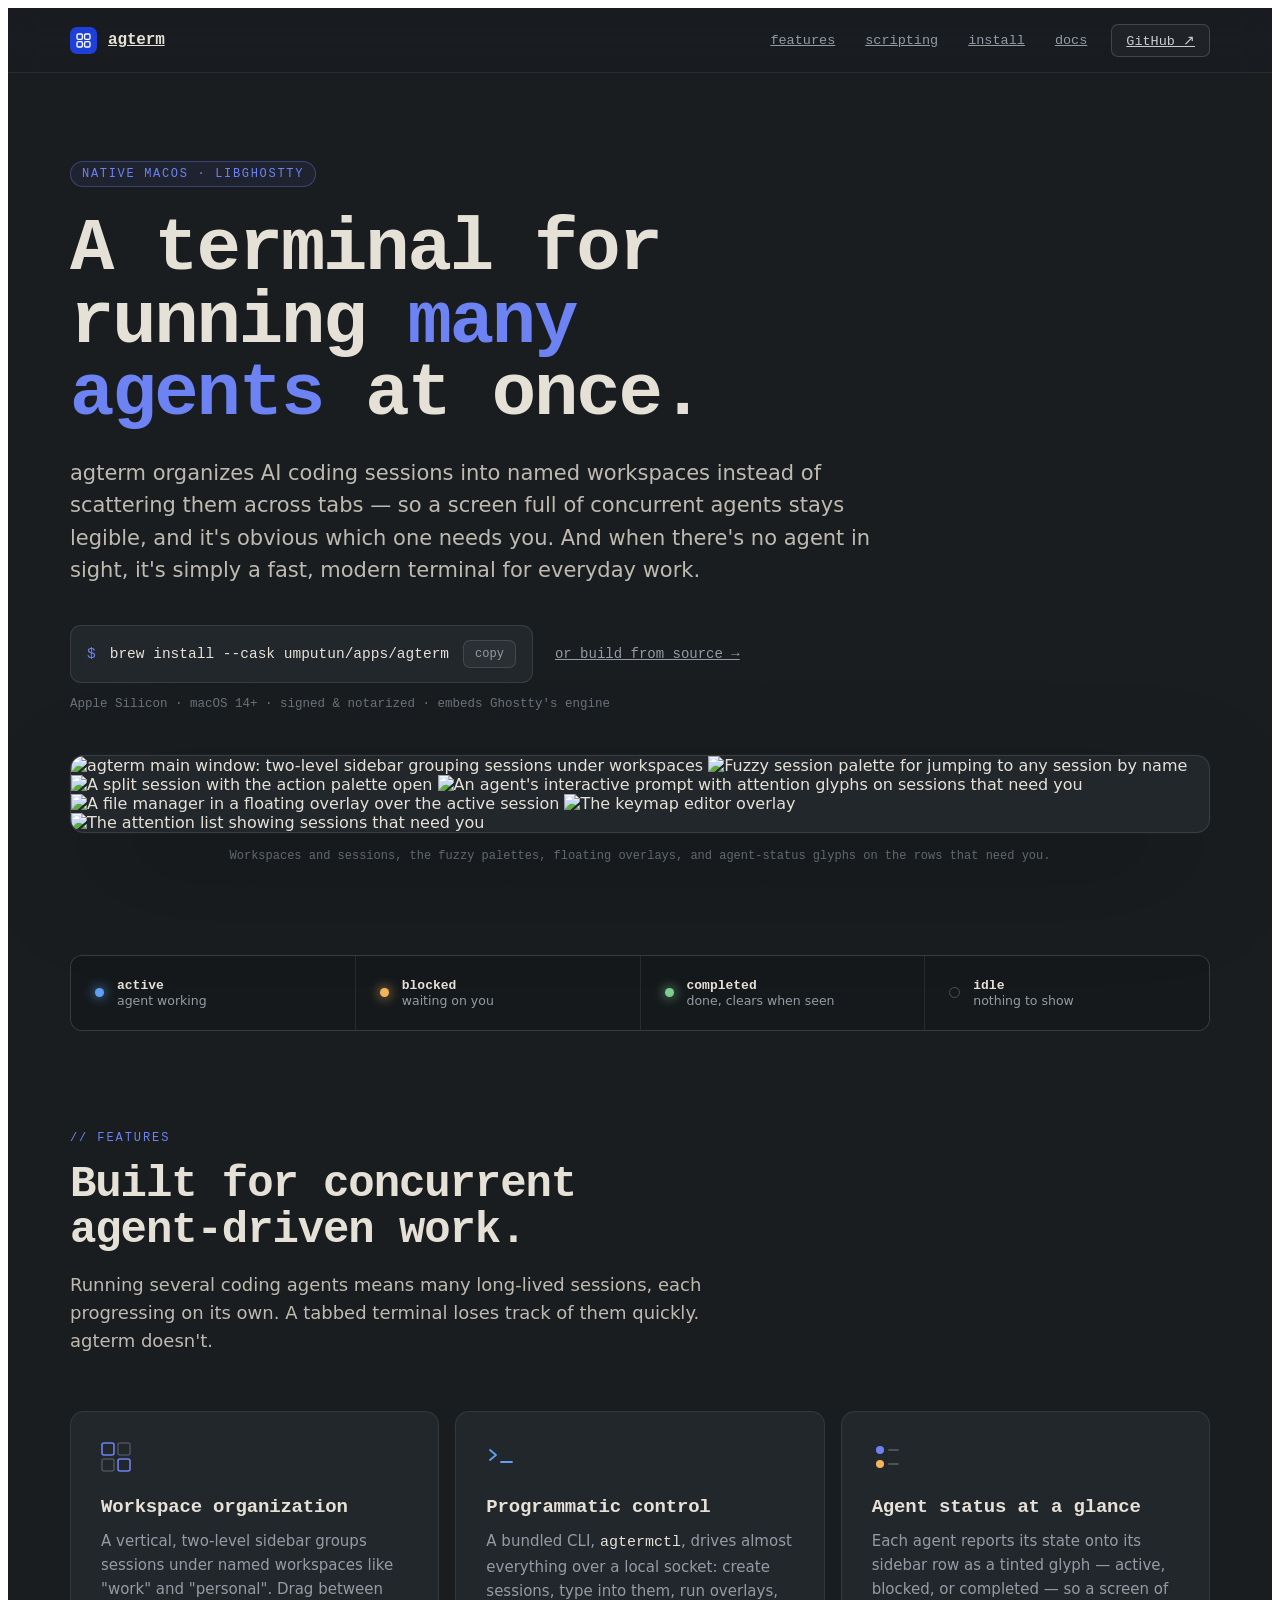
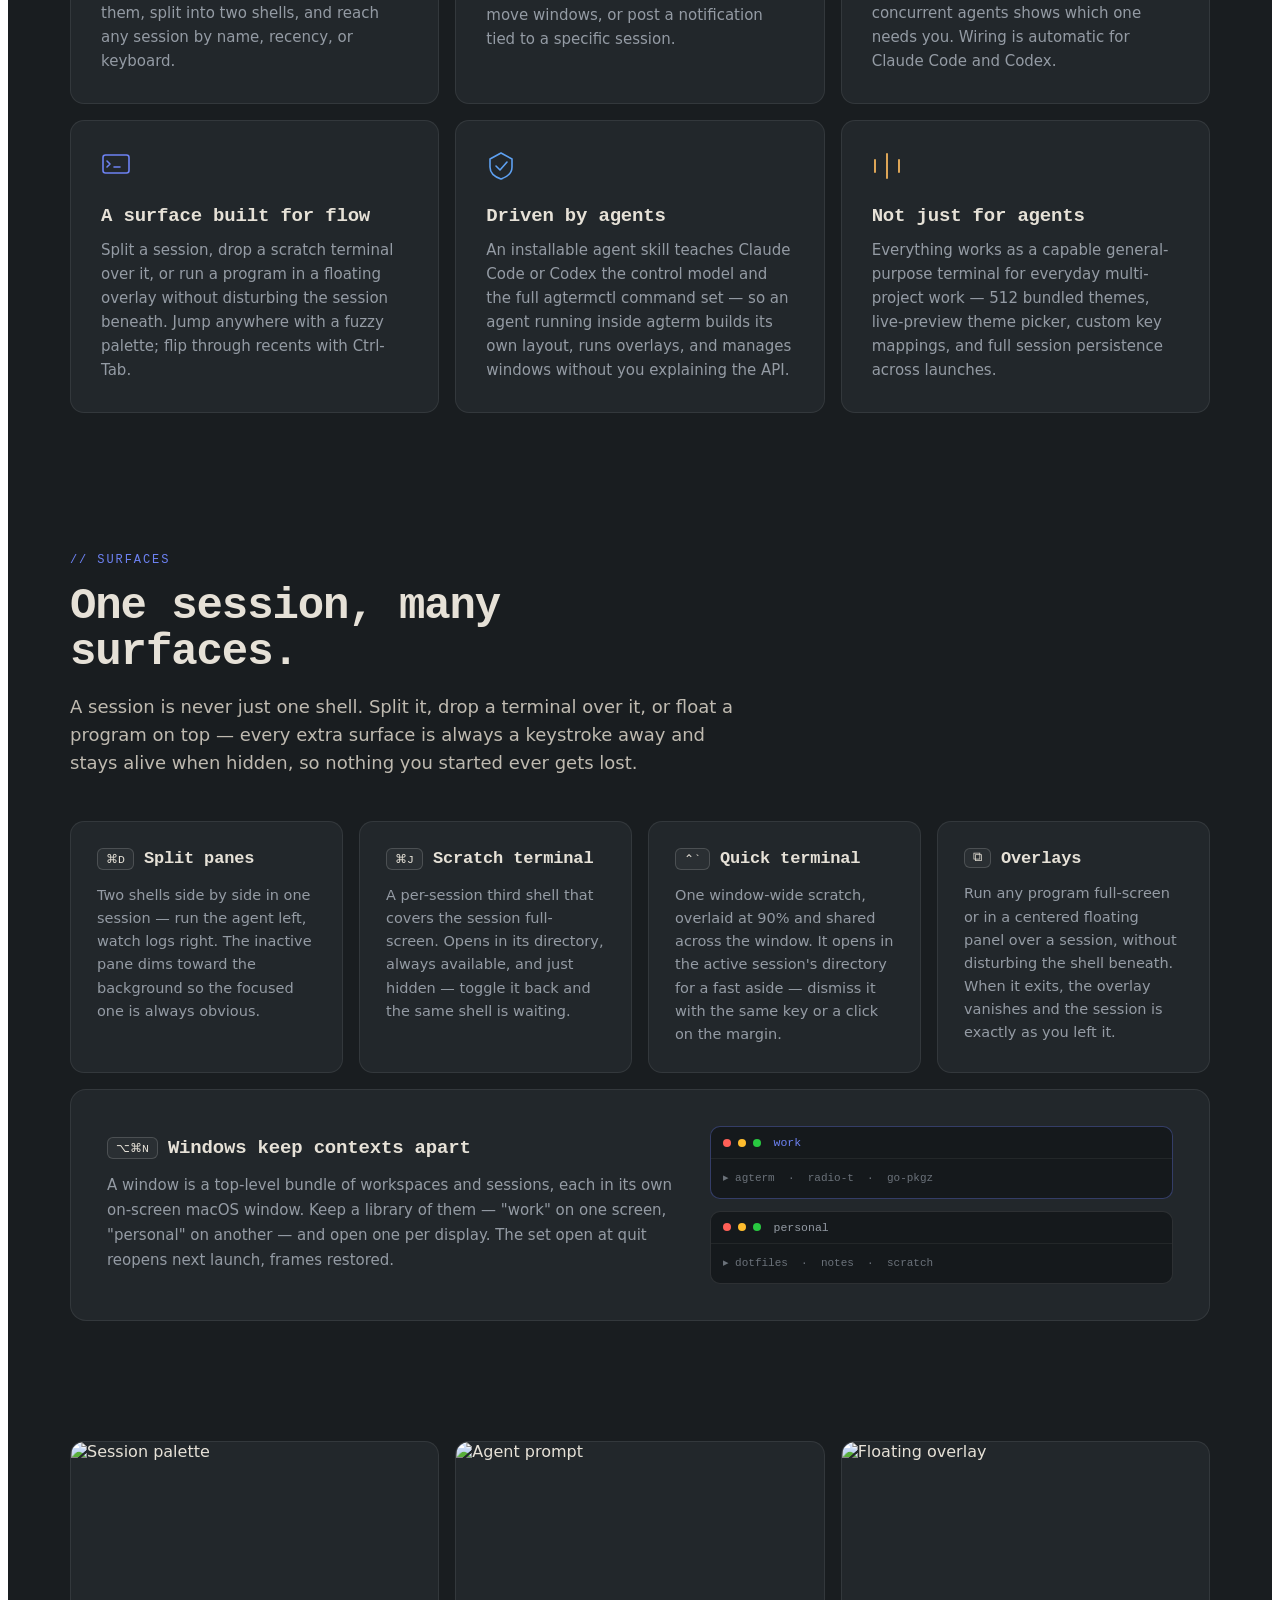
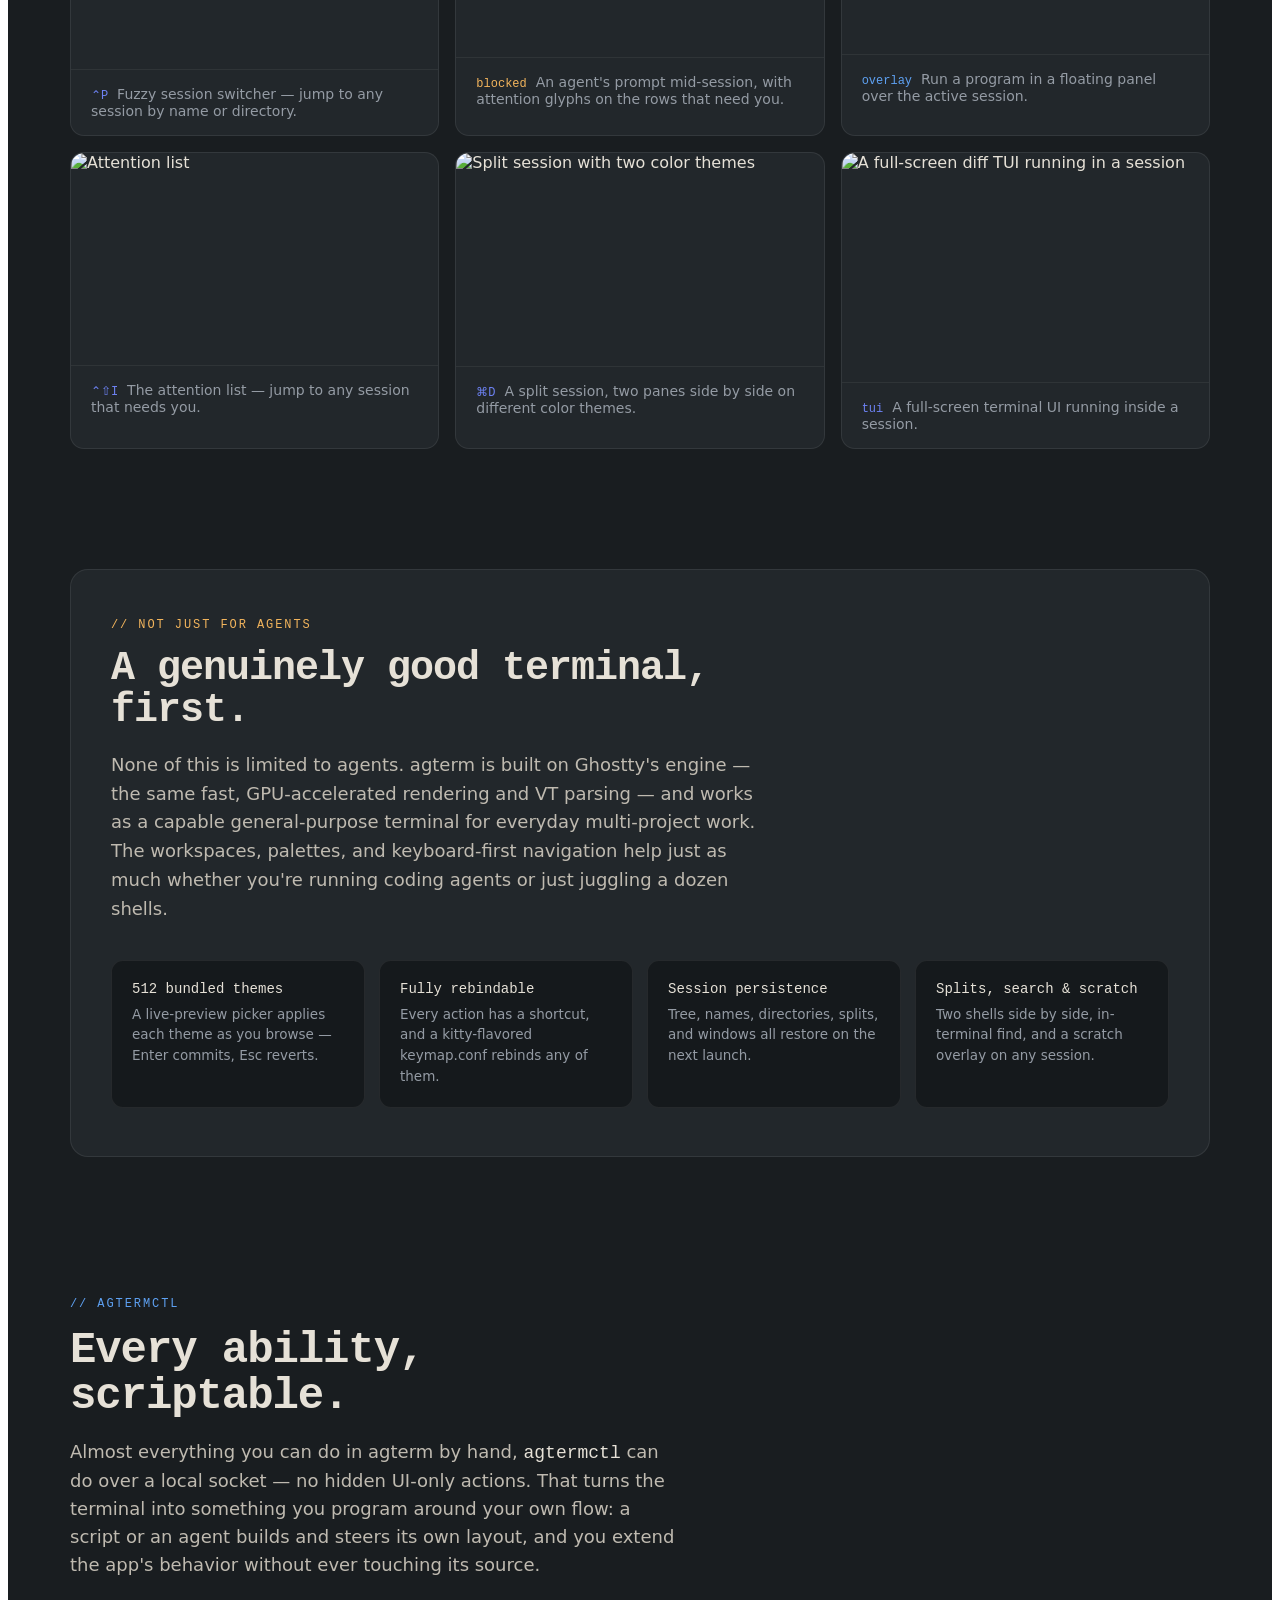
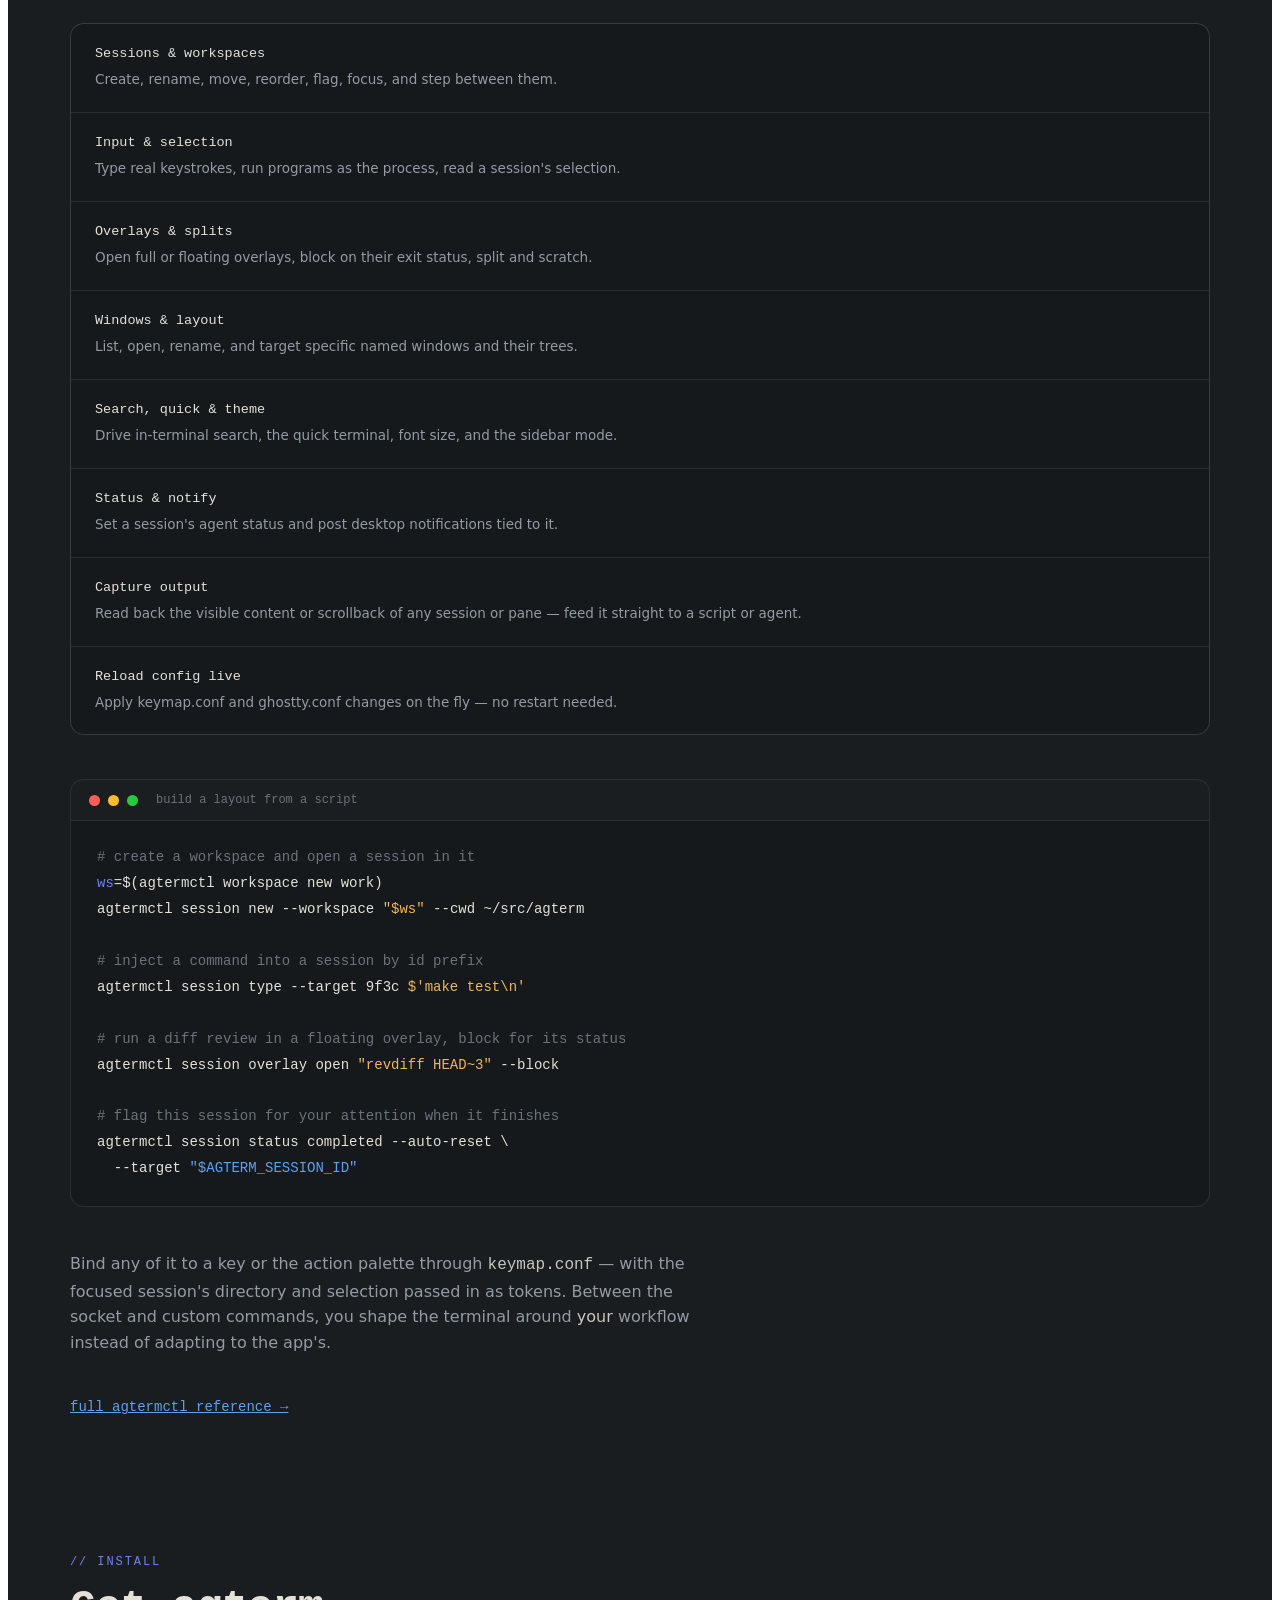
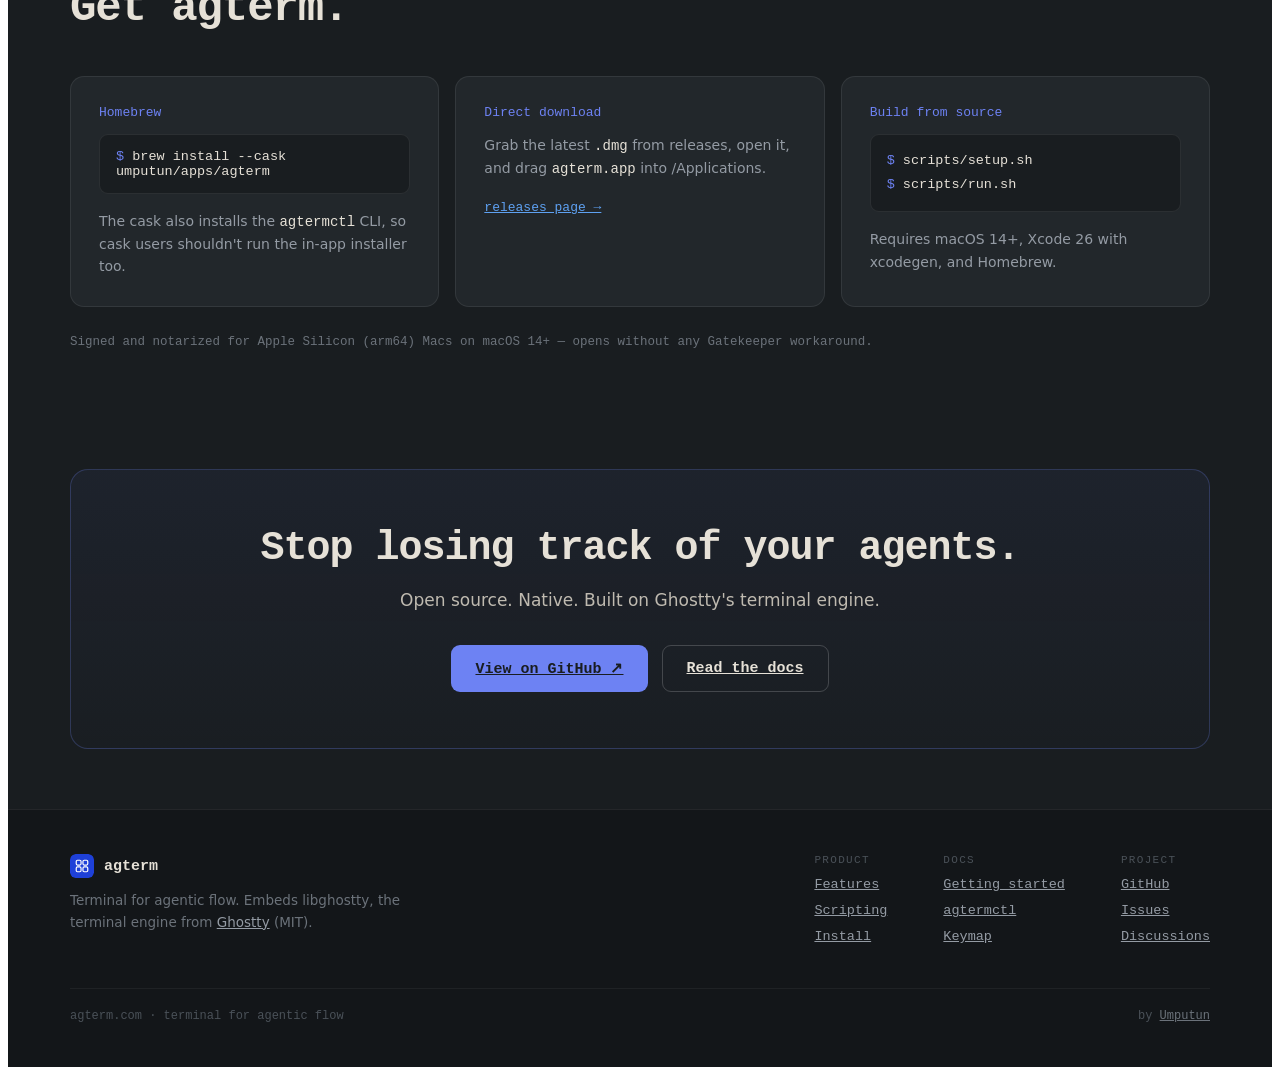
==== commit abce09bf: "docs: bump website softwareVersion to 0.10.0" ====
--- a/site/index.html
+++ b/site/index.html
@@ -54,7 +54,7 @@
         "author": { "@type": "Person", "name": "Umputun", "url": "https://github.com/umputun" },
         "codeRepository": "https://github.com/umputun/agterm",
         "downloadUrl": "https://github.com/umputun/agterm/releases",
-        "softwareVersion": "0.6.1"
+        "softwareVersion": "0.10.0"
       }
     </script>
     <script type="application/ld+json">
@@ -336,6 +336,13 @@
               height="696"
               loading="lazy"
             />
+            <img
+              src="/assets/screenshot-attention.webp"
+              alt="The attention list showing sessions that need you"
+              width="1187"
+              height="696"
+              loading="lazy"
+            />
           </div>
         </div>
         <p
@@ -927,14 +934,86 @@
             <img
               src="/assets/screenshot-floating-overlay.webp"
               alt="Floating overlay"
-              width="1330"
-              height="828"
+              width="1187"
+              height="687"
               loading="lazy"
               style="display: block; width: 100%; height: auto; border-bottom: 1px solid rgba(255, 255, 255, 0.06)"
             />
             <figcaption style="padding: 16px 20px; font-size: 14px; color: #949ba4">
               <span style="font-family: &quot;JetBrains Mono&quot;, monospace; color: #5ea1f2; font-size: 12px">overlay</span>
               &nbsp;Run a program in a floating panel over the active session.
+            </figcaption>
+          </figure>
+          <figure
+            style="
+              margin: 0;
+              background: #22272b;
+              border: 1px solid rgba(255, 255, 255, 0.08);
+              border-radius: 14px;
+              overflow: hidden;
+            "
+          >
+            <img
+              src="/assets/screenshot-attention.webp"
+              alt="Attention list"
+              width="1187"
+              height="685"
+              loading="lazy"
+              style="display: block; width: 100%; height: auto; border-bottom: 1px solid rgba(255, 255, 255, 0.06)"
+            />
+            <figcaption style="padding: 16px 20px; font-size: 14px; color: #949ba4">
+              <span style="font-family: &quot;JetBrains Mono&quot;, monospace; color: var(--accent, #6d82f3); font-size: 12px"
+                >⌃⇧I</span
+              >
+              &nbsp;The attention list — jump to any session that needs you.
+            </figcaption>
+          </figure>
+          <figure
+            style="
+              margin: 0;
+              background: #22272b;
+              border: 1px solid rgba(255, 255, 255, 0.08);
+              border-radius: 14px;
+              overflow: hidden;
+            "
+          >
+            <img
+              src="/assets/screenshot-split-theme.webp"
+              alt="Split session with two color themes"
+              width="1187"
+              height="687"
+              loading="lazy"
+              style="display: block; width: 100%; height: auto; border-bottom: 1px solid rgba(255, 255, 255, 0.06)"
+            />
+            <figcaption style="padding: 16px 20px; font-size: 14px; color: #949ba4">
+              <span style="font-family: &quot;JetBrains Mono&quot;, monospace; color: var(--accent, #6d82f3); font-size: 12px"
+                >⌘D</span
+              >
+              &nbsp;A split session, two panes side by side on different color themes.
+            </figcaption>
+          </figure>
+          <figure
+            style="
+              margin: 0;
+              background: #22272b;
+              border: 1px solid rgba(255, 255, 255, 0.08);
+              border-radius: 14px;
+              overflow: hidden;
+            "
+          >
+            <img
+              src="/assets/screenshot-diff-tui.webp"
+              alt="A full-screen diff TUI running in a session"
+              width="1187"
+              height="739"
+              loading="lazy"
+              style="display: block; width: 100%; height: auto; border-bottom: 1px solid rgba(255, 255, 255, 0.06)"
+            />
+            <figcaption style="padding: 16px 20px; font-size: 14px; color: #949ba4">
+              <span style="font-family: &quot;JetBrains Mono&quot;, monospace; color: var(--accent, #6d82f3); font-size: 12px"
+                >tui</span
+              >
+              &nbsp;A full-screen terminal UI running inside a session.
             </figcaption>
           </figure>
         </div>
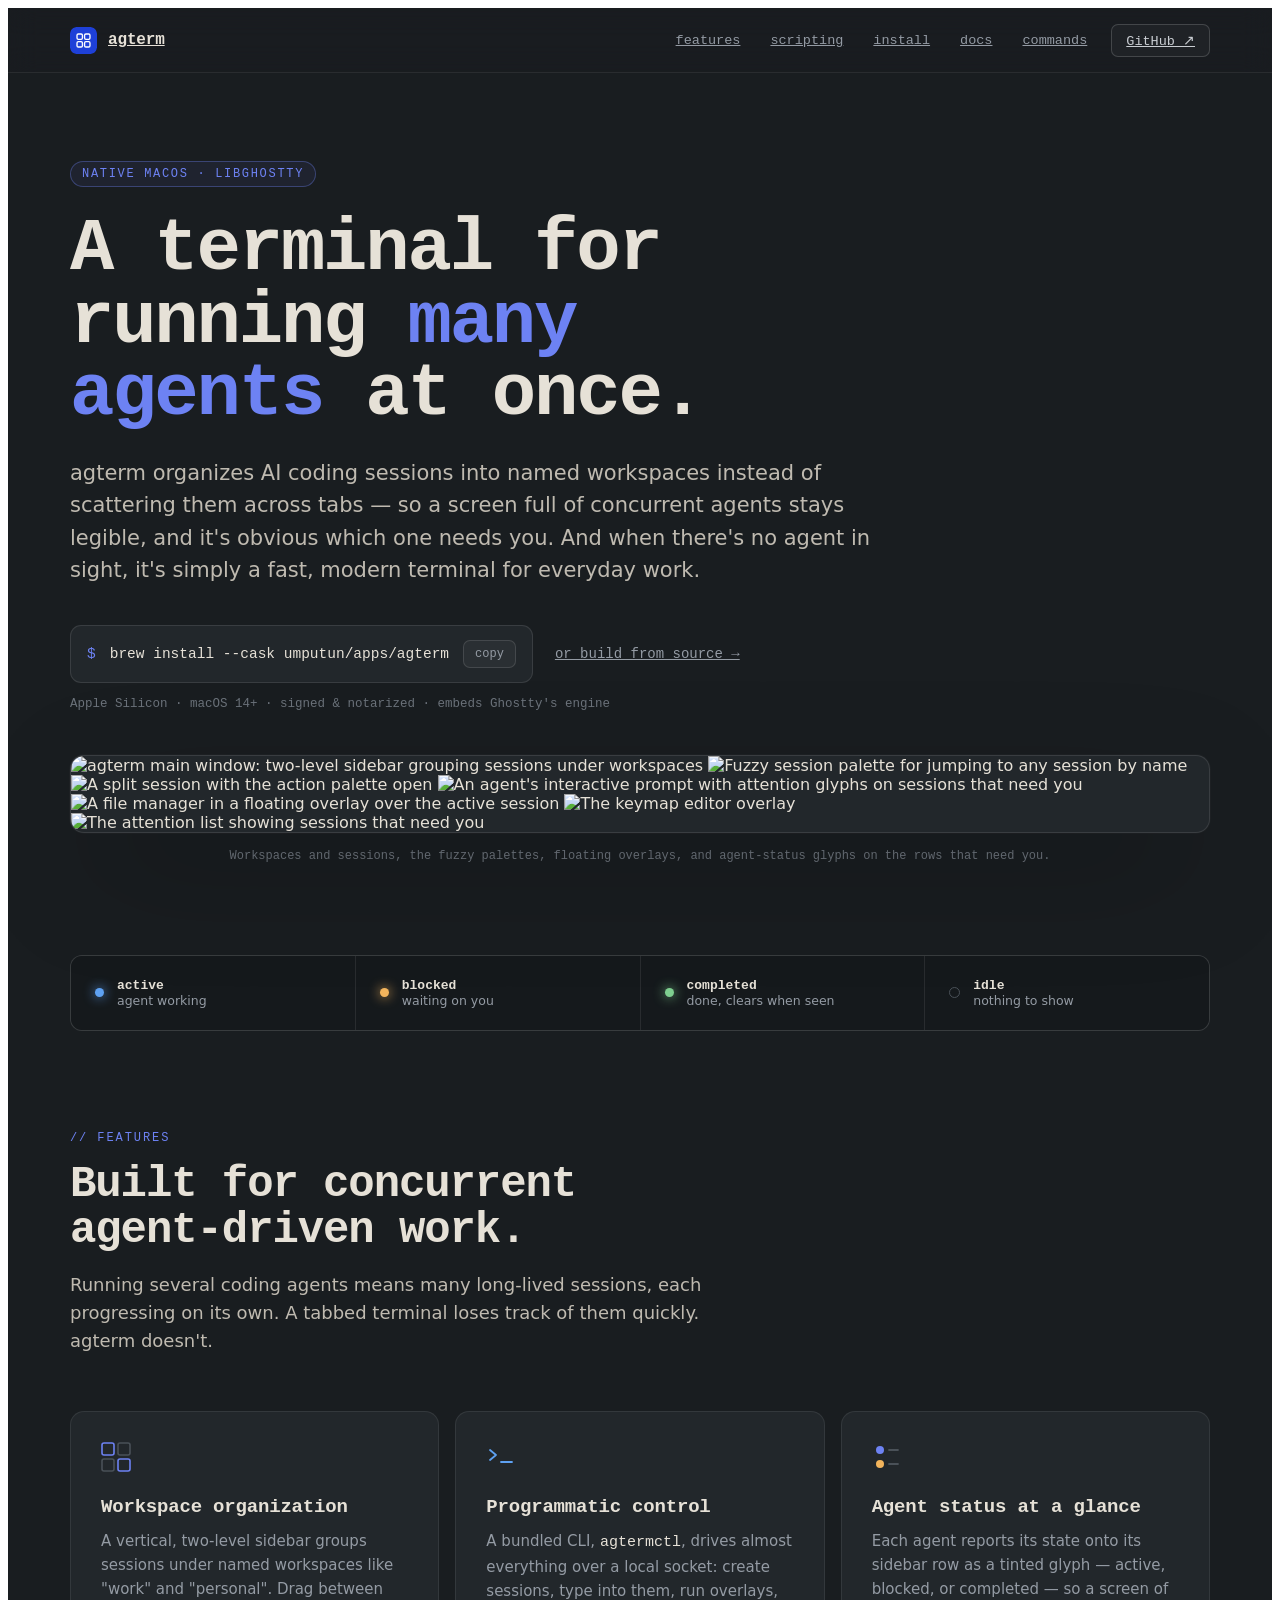
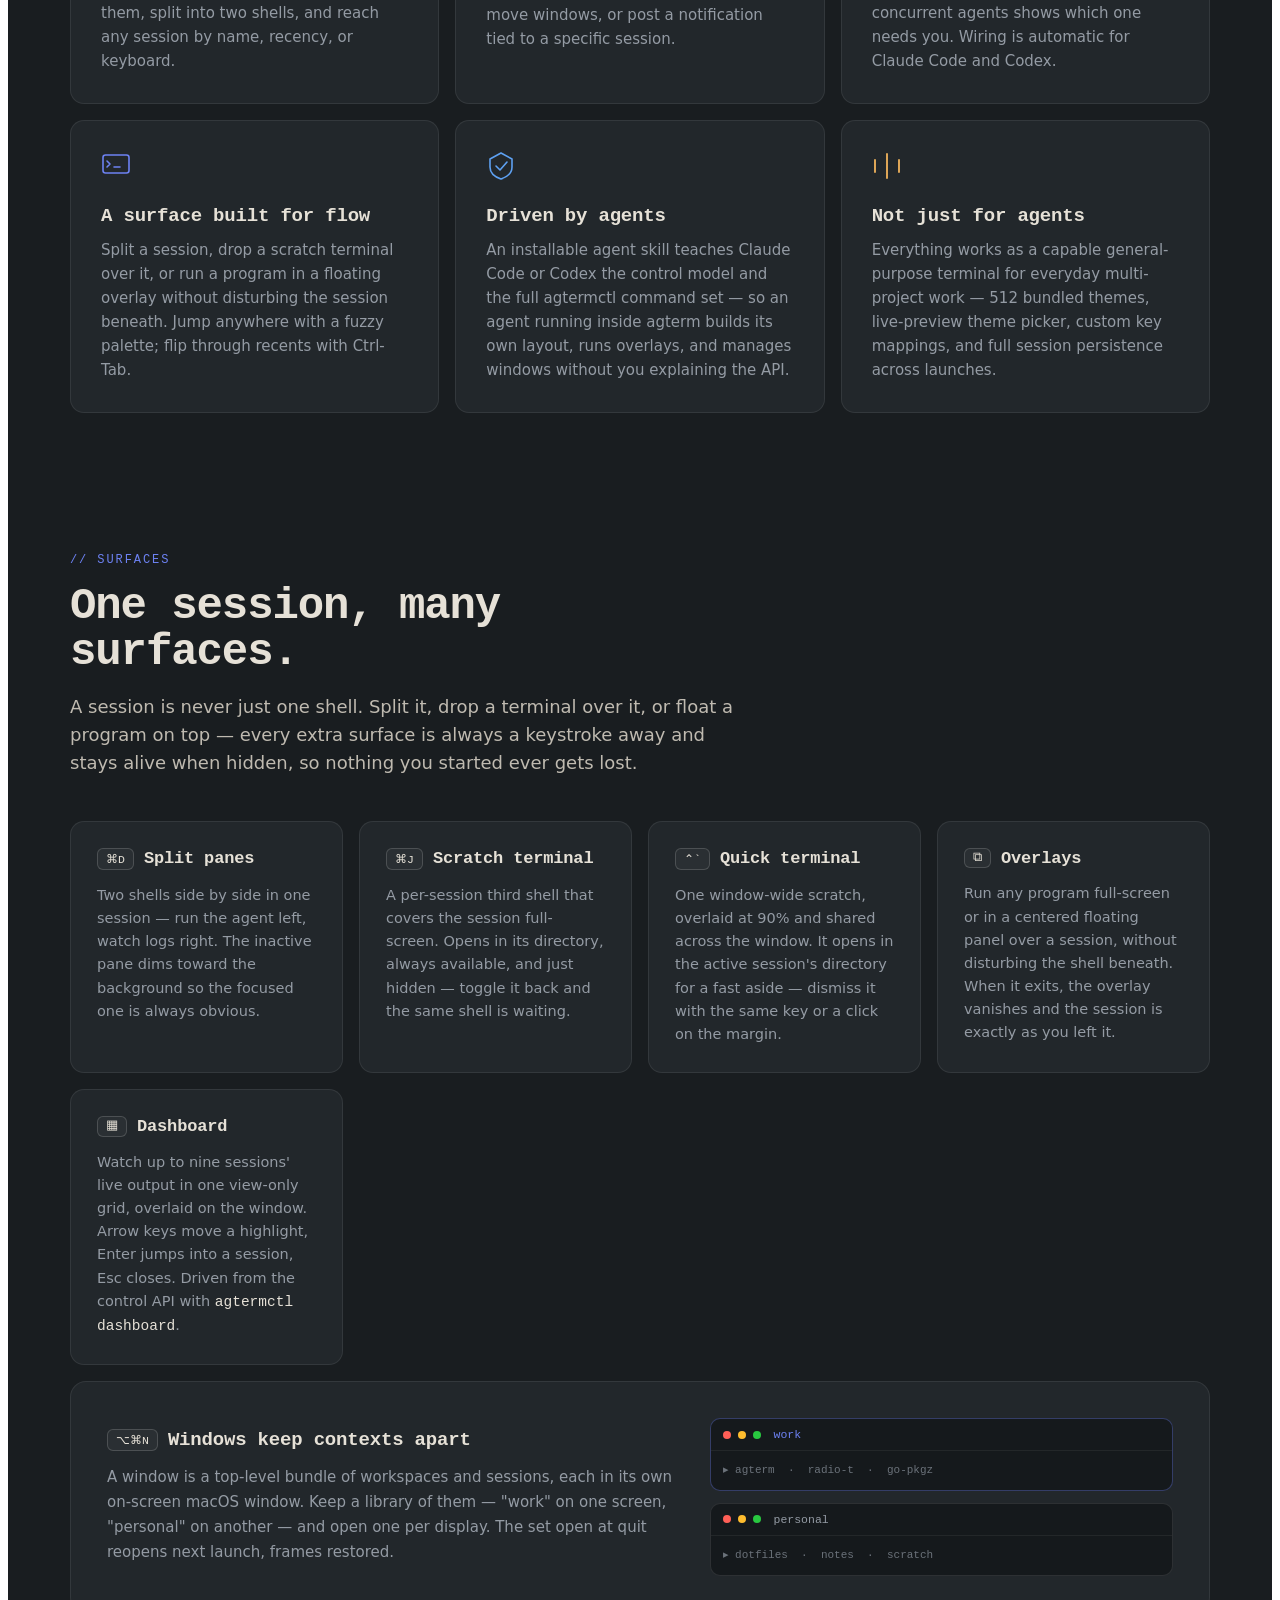
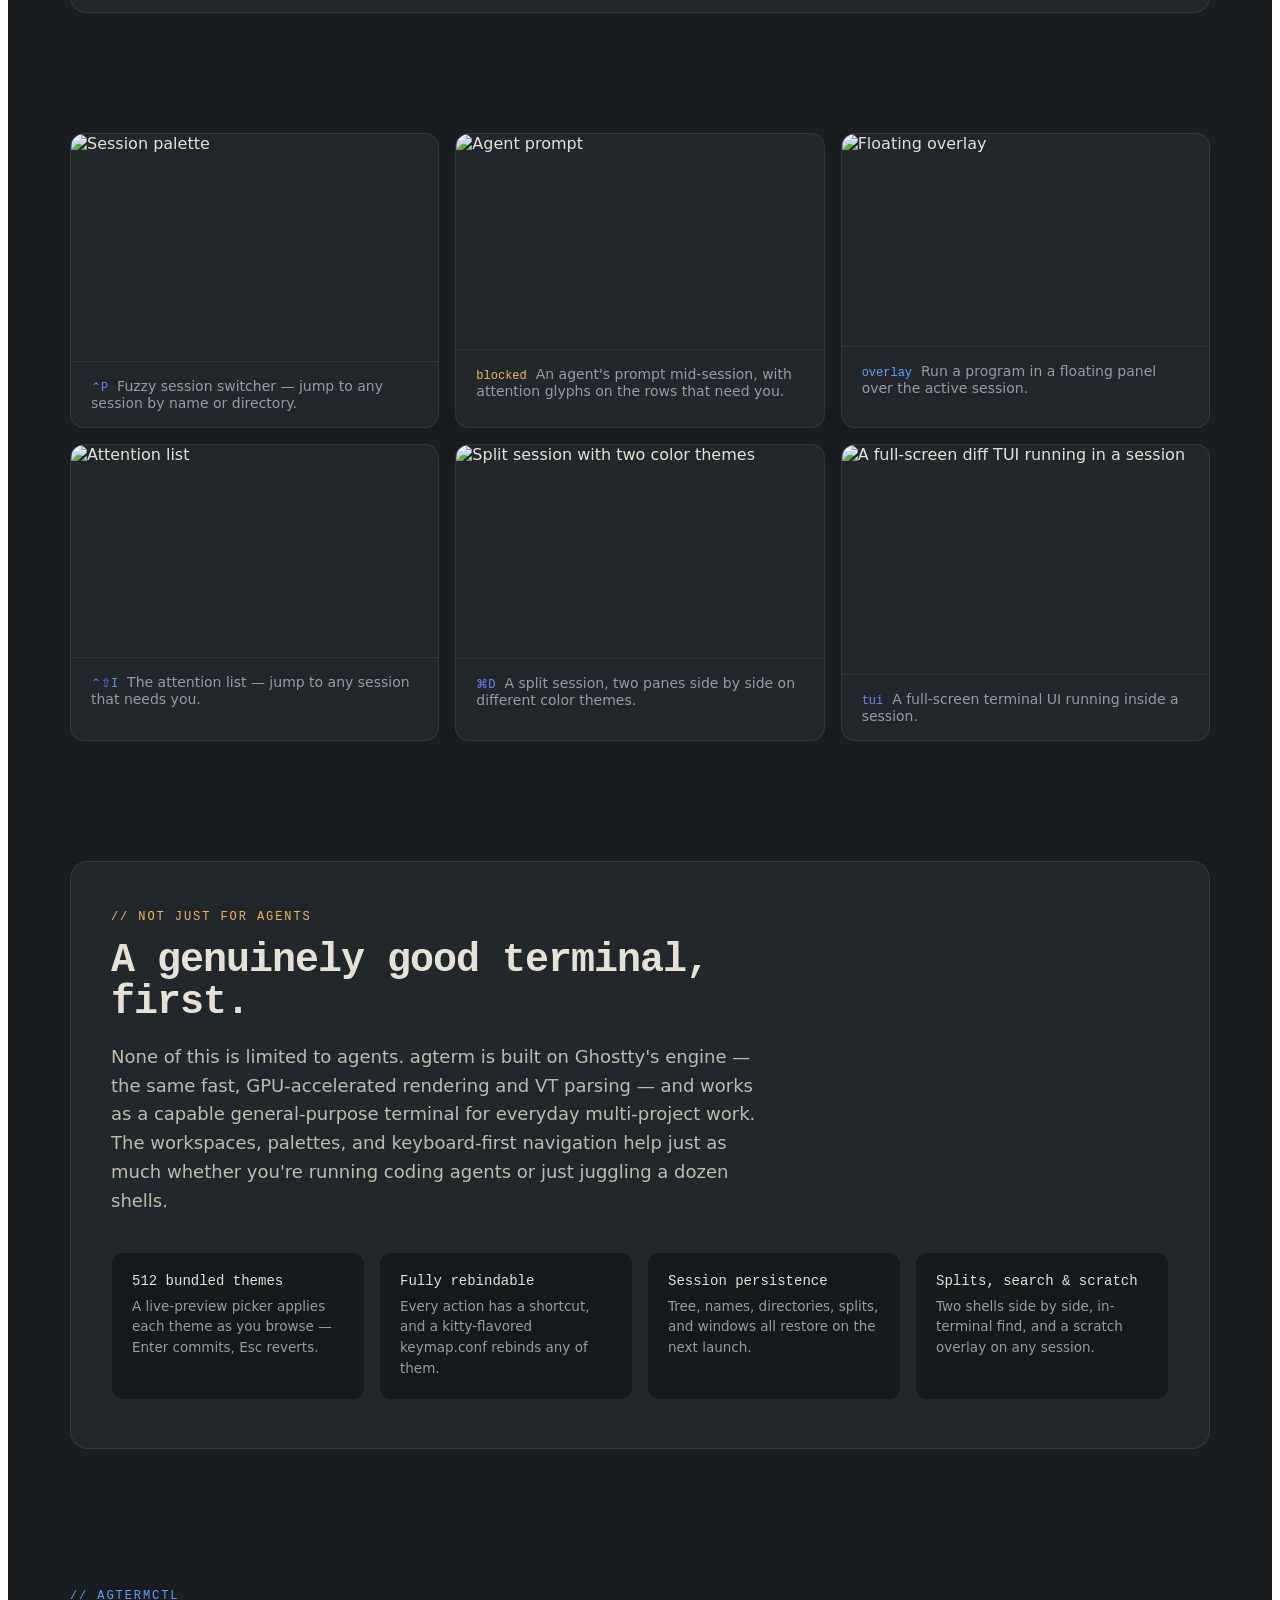
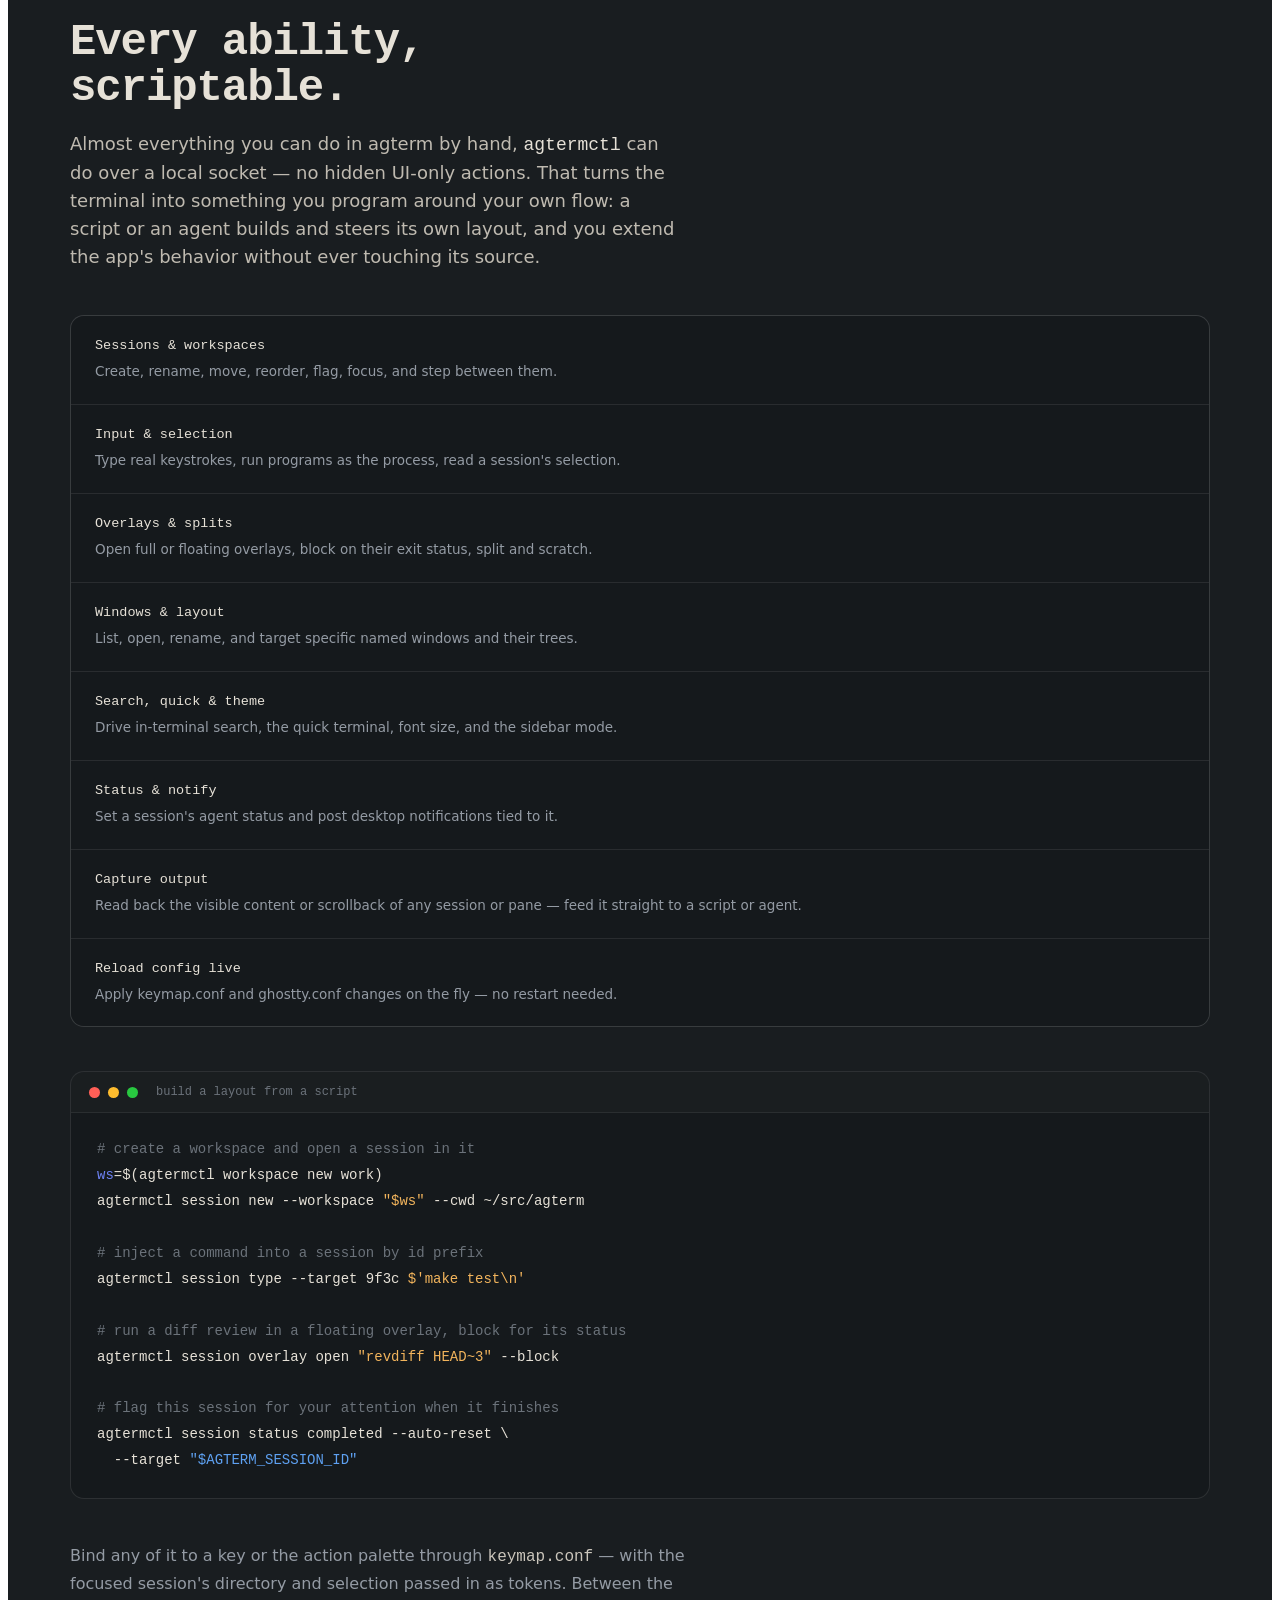
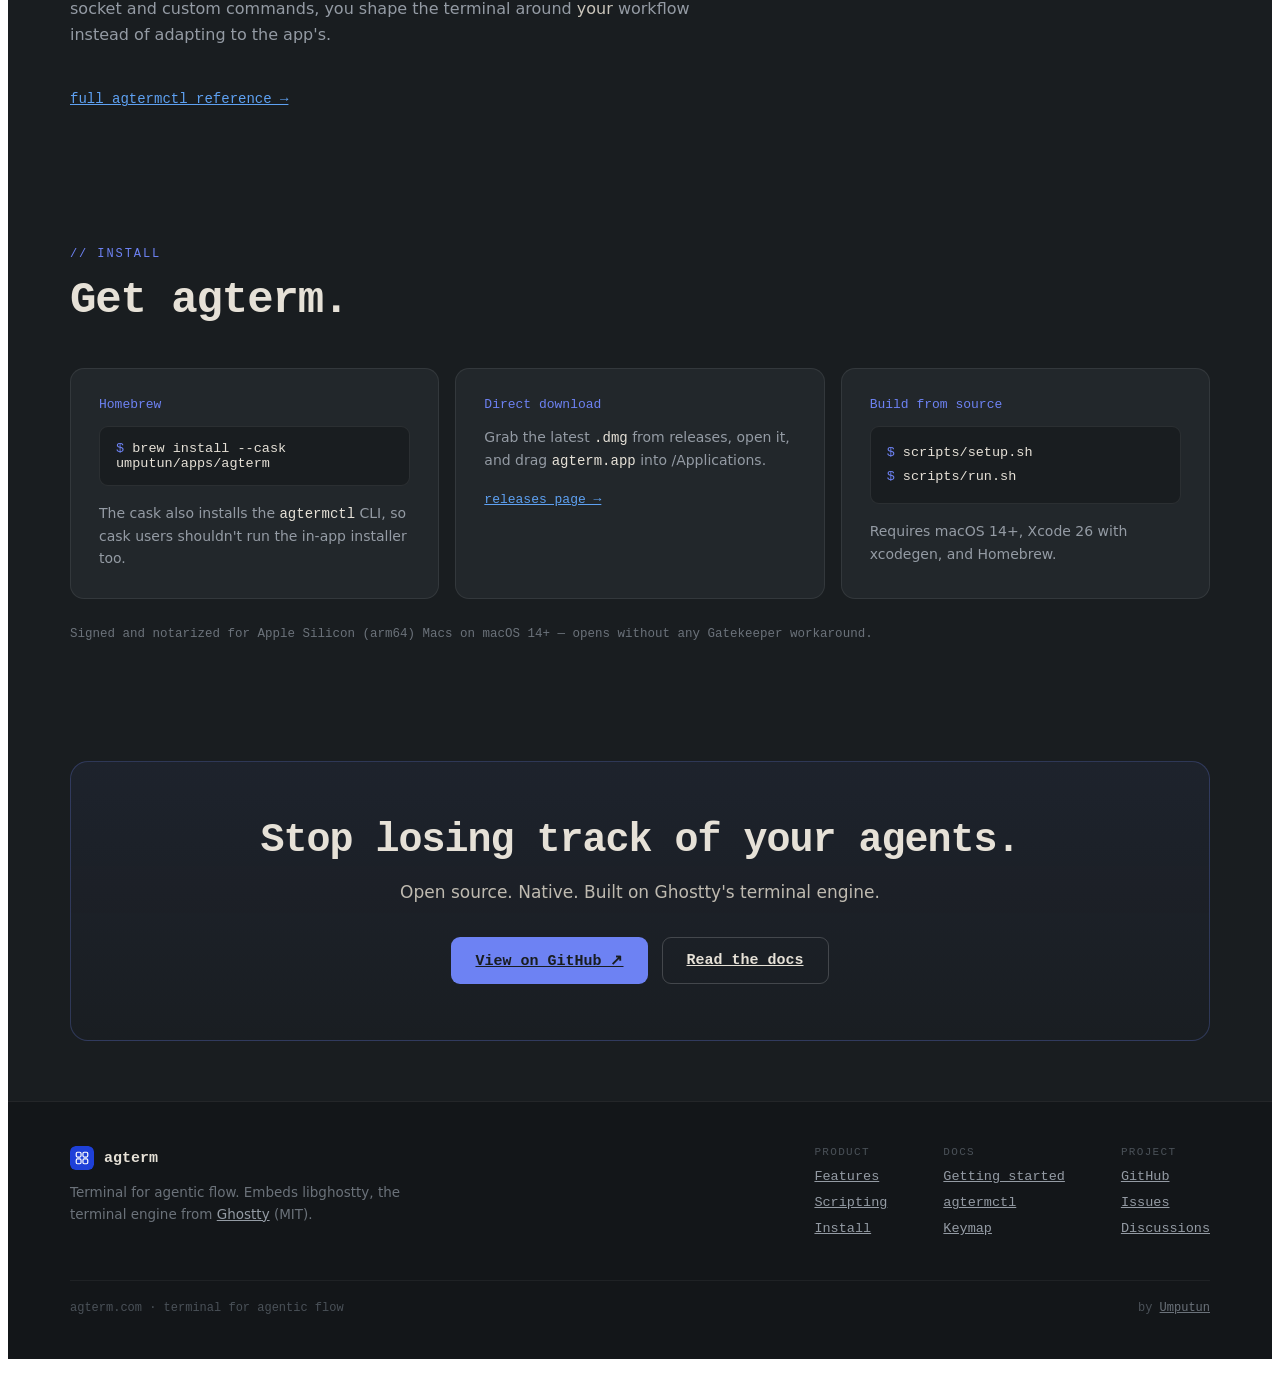
==== commit 2f6410f2: "feat: dashboard grid overlay (#202)" ====
--- a/site/index.html
+++ b/site/index.html
@@ -54,7 +54,7 @@
         "author": { "@type": "Person", "name": "Umputun", "url": "https://github.com/umputun" },
         "codeRepository": "https://github.com/umputun/agterm",
         "downloadUrl": "https://github.com/umputun/agterm/releases",
-        "softwareVersion": "0.10.0"
+        "softwareVersion": "0.11.0"
       }
     </script>
     <script type="application/ld+json">
@@ -179,6 +179,7 @@
             <a href="#scripting" style="color: #949ba4; padding: 8px 12px; border-radius: 7px" class="hv1">scripting</a>
             <a href="#install" style="color: #949ba4; padding: 8px 12px; border-radius: 7px" class="hv1">install</a>
             <a href="/docs" style="color: #949ba4; padding: 8px 12px; border-radius: 7px" class="hv1">docs</a>
+            <a href="/commands" style="color: #949ba4; padding: 8px 12px; border-radius: 7px" class="hv1">commands</a>
             <a
               href="https://github.com/umputun/agterm"
               style="
@@ -753,6 +754,40 @@
             <p style="font-size: 14.5px; line-height: 1.6; color: #949ba4; margin: 0">
               Run any program full-screen or in a centered floating panel over a session, without disturbing the shell beneath.
               When it exits, the overlay vanishes and the session is exactly as you left it.
+            </p>
+          </div>
+
+          <div style="background: #22272b; border: 1px solid rgba(255, 255, 255, 0.08); border-radius: 14px; padding: 26px">
+            <div style="display: flex; align-items: center; gap: 10px; margin-bottom: 14px">
+              <span
+                style="
+                  font-family: &quot;JetBrains Mono&quot;, monospace;
+                  font-size: 12.5px;
+                  color: #e6e1d7;
+                  border: 1px solid rgba(255, 255, 255, 0.16);
+                  background: rgba(255, 255, 255, 0.04);
+                  padding: 3px 8px;
+                  border-radius: 6px;
+                  line-height: 1;
+                "
+                >▦</span
+              >
+              <h3
+                style="
+                  font-family: &quot;JetBrains Mono&quot;, monospace;
+                  font-weight: 700;
+                  font-size: 17px;
+                  margin: 0;
+                  letter-spacing: -0.01em;
+                "
+              >
+                Dashboard
+              </h3>
+            </div>
+            <p style="font-size: 14.5px; line-height: 1.6; color: #949ba4; margin: 0">
+              Watch up to nine sessions' live output in one view-only grid, overlaid on the window. Arrow keys move a highlight,
+              Enter jumps into a session, Esc closes. Driven from the control API with
+              <span style="font-family: &quot;JetBrains Mono&quot;, monospace; color: #e6e1d7">agtermctl dashboard</span>.
             </p>
           </div>
         </div>
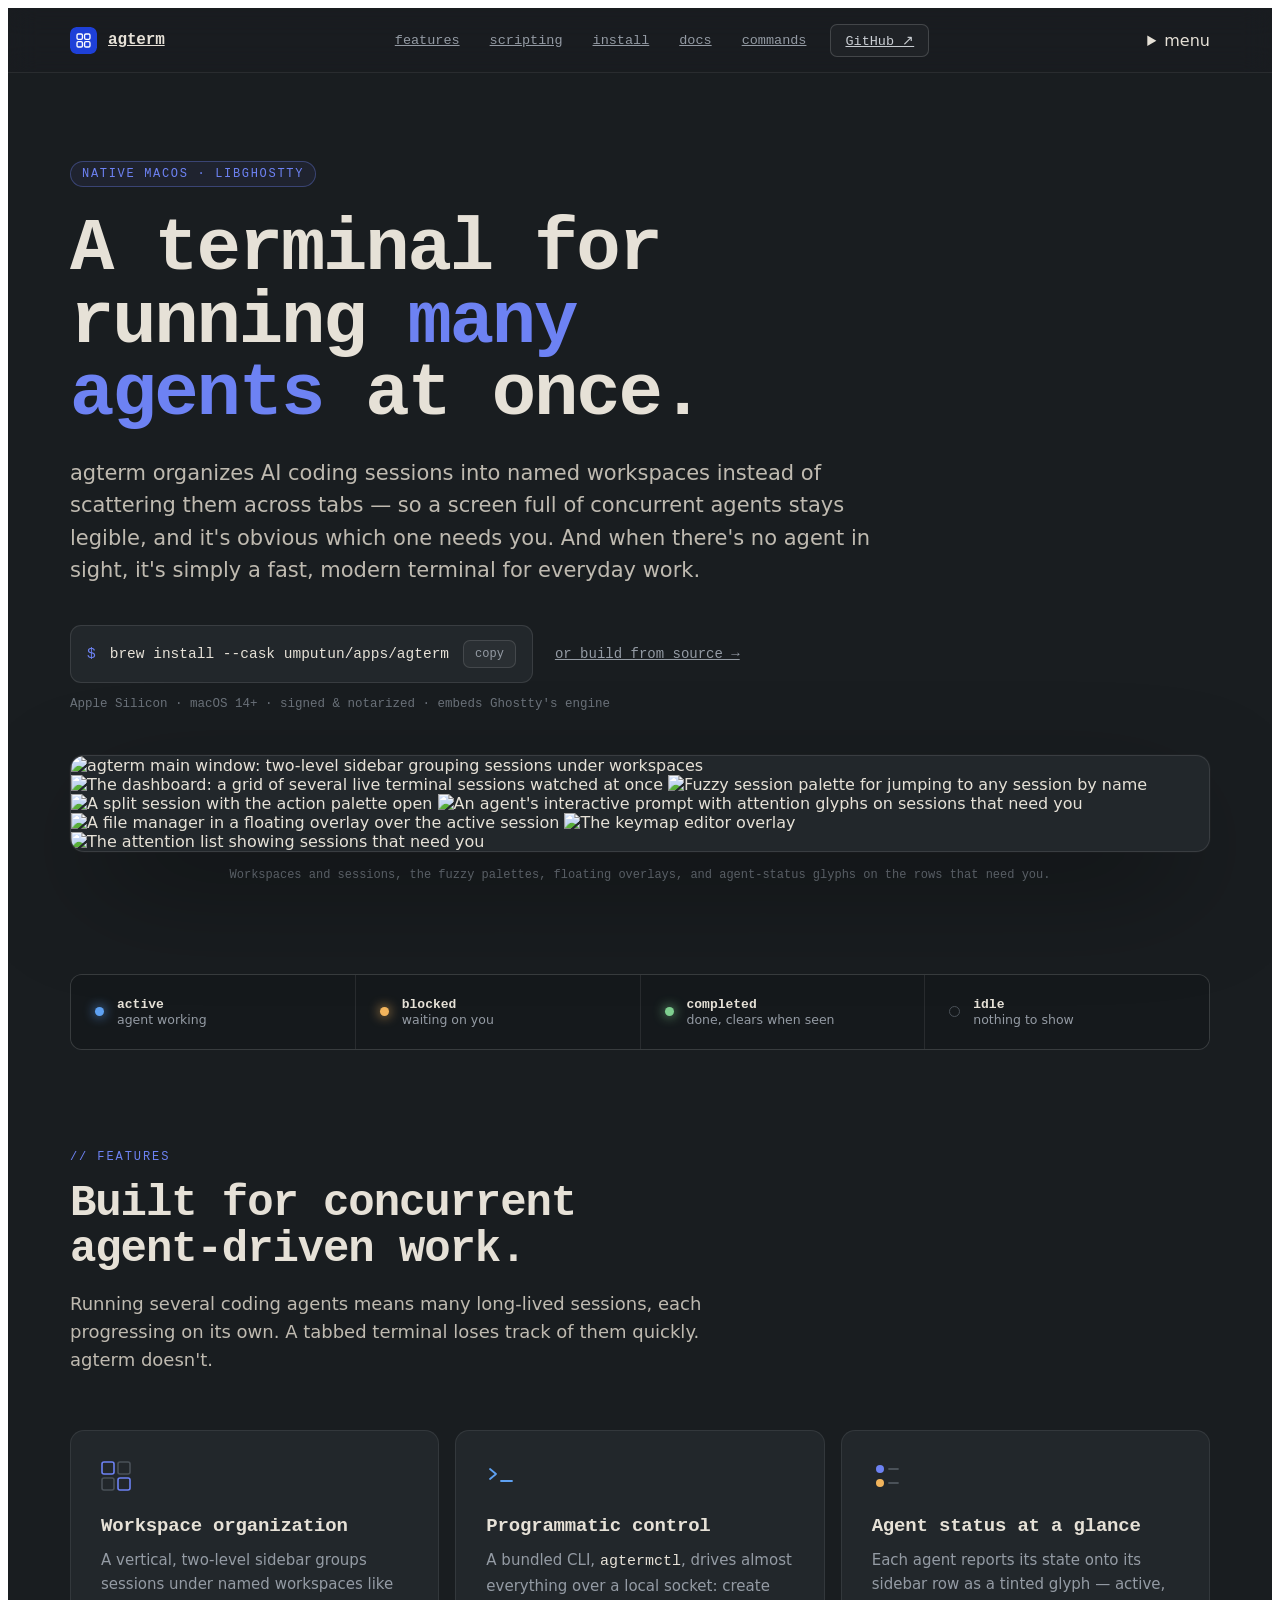
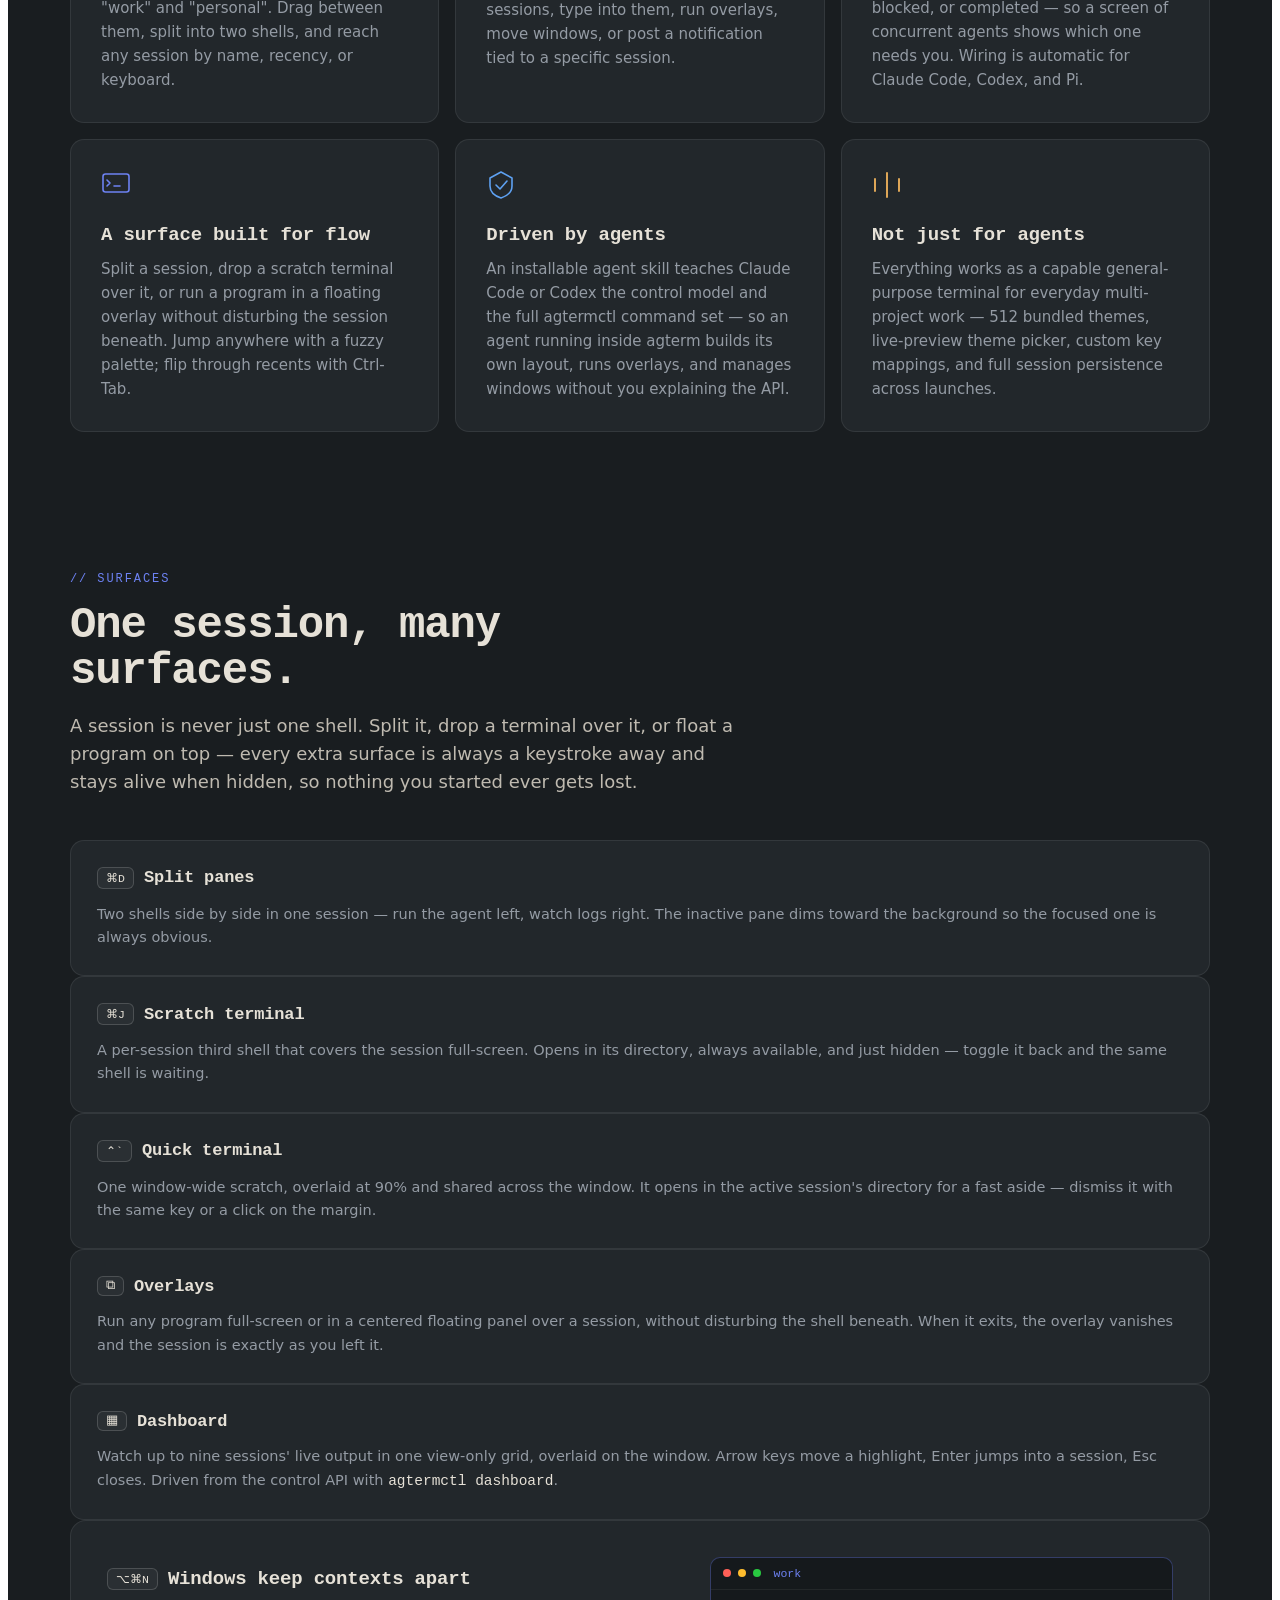
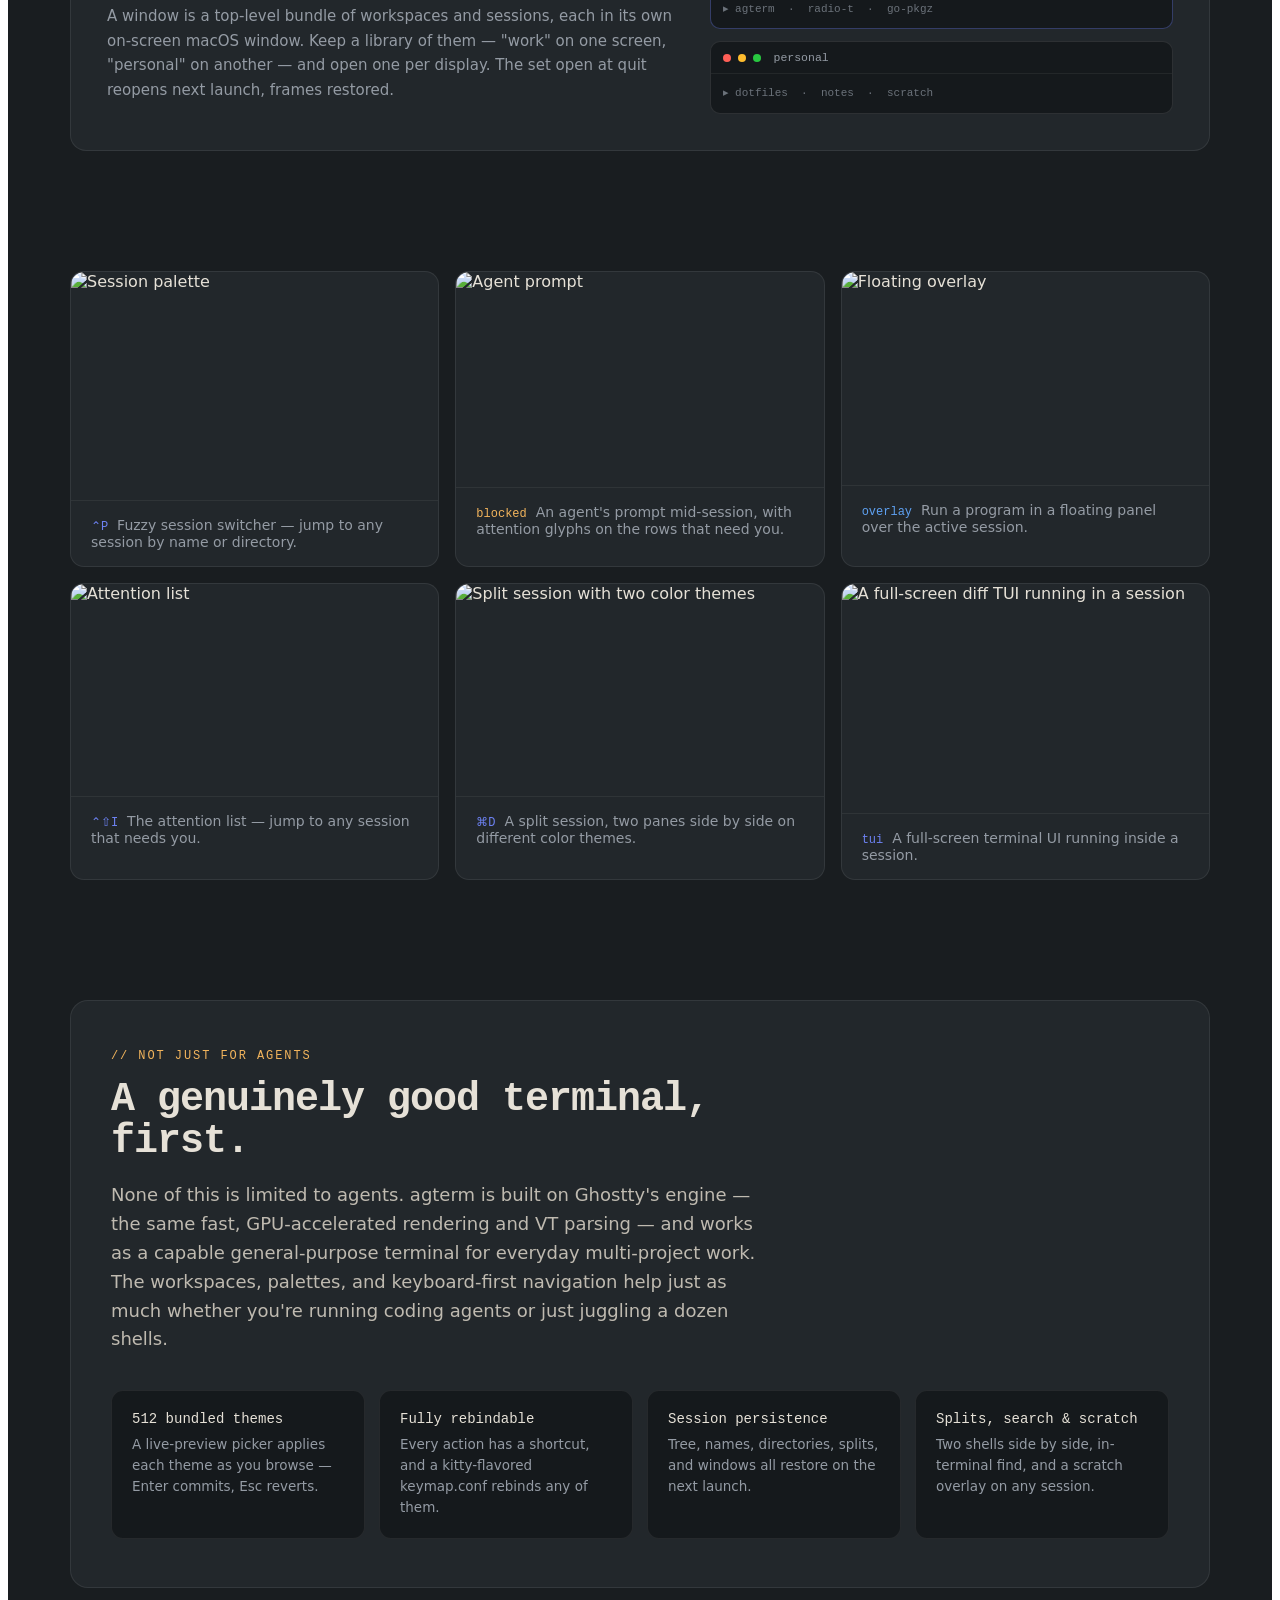
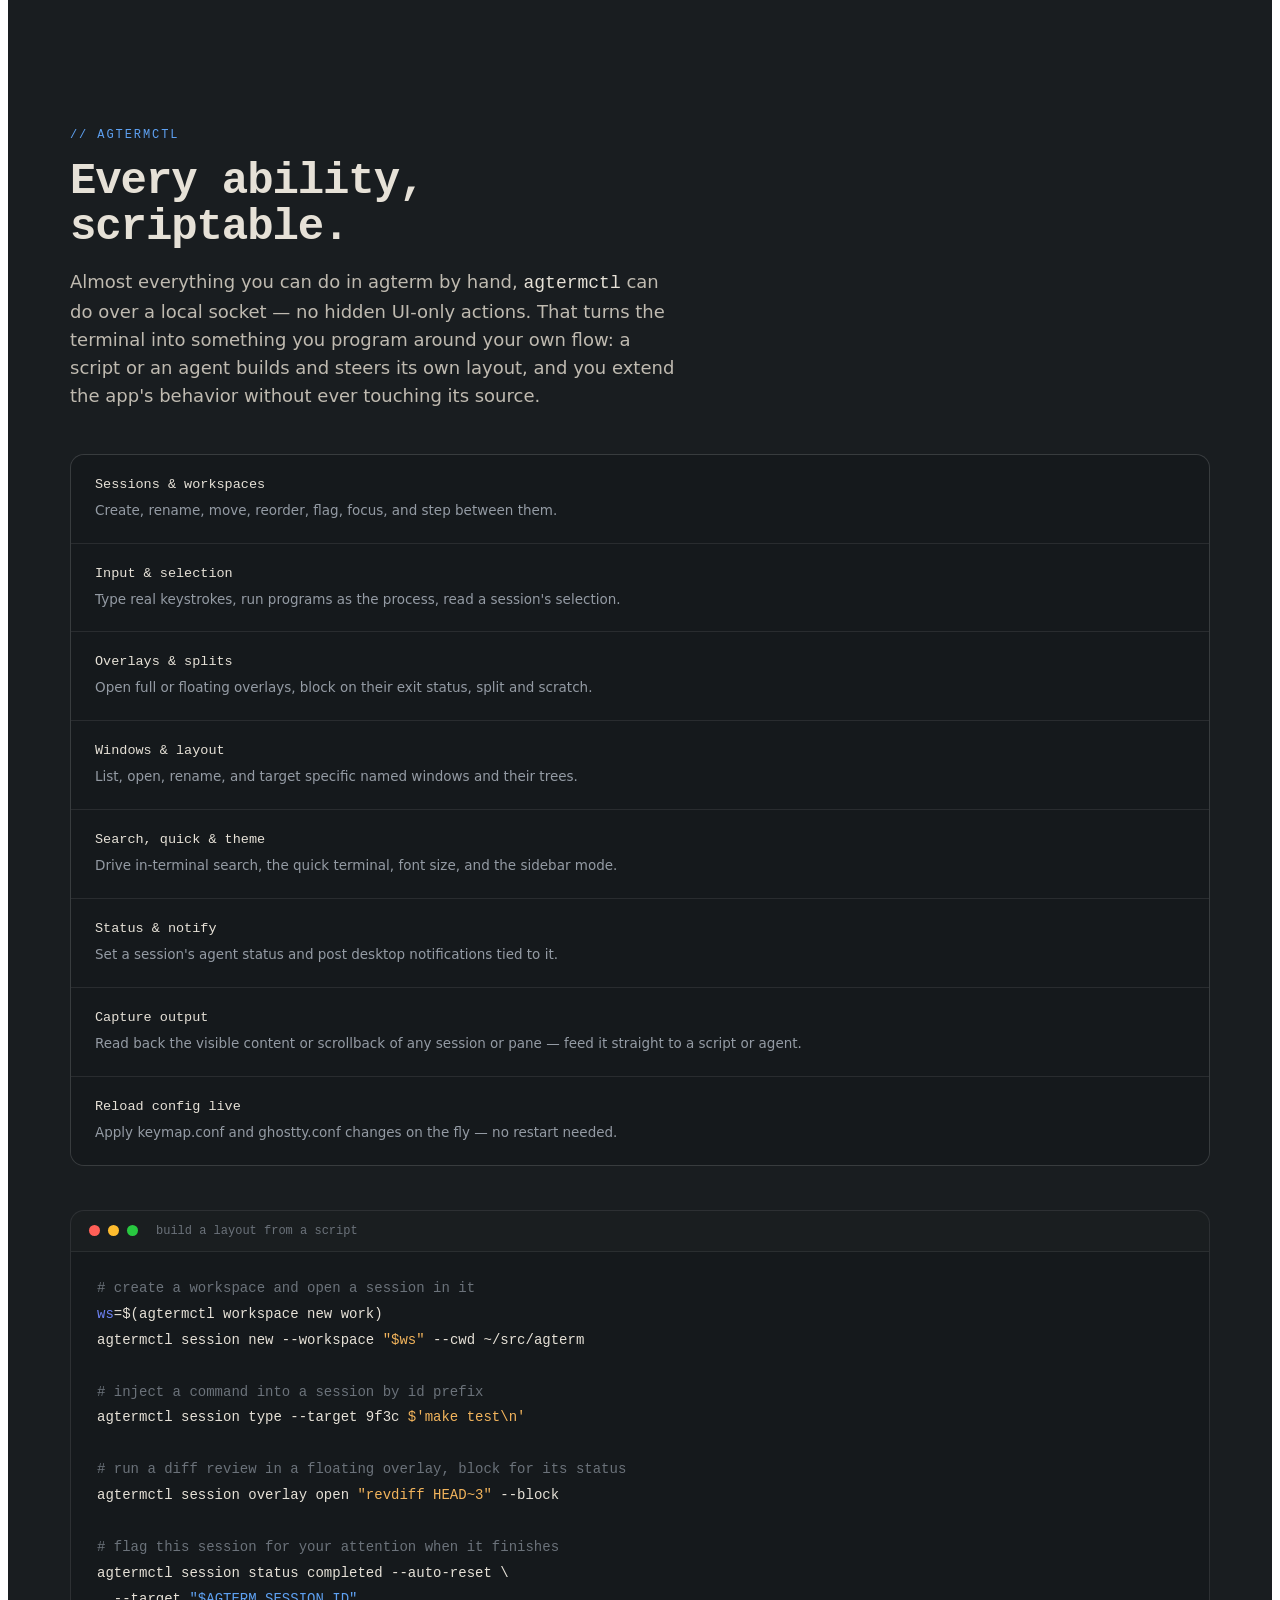
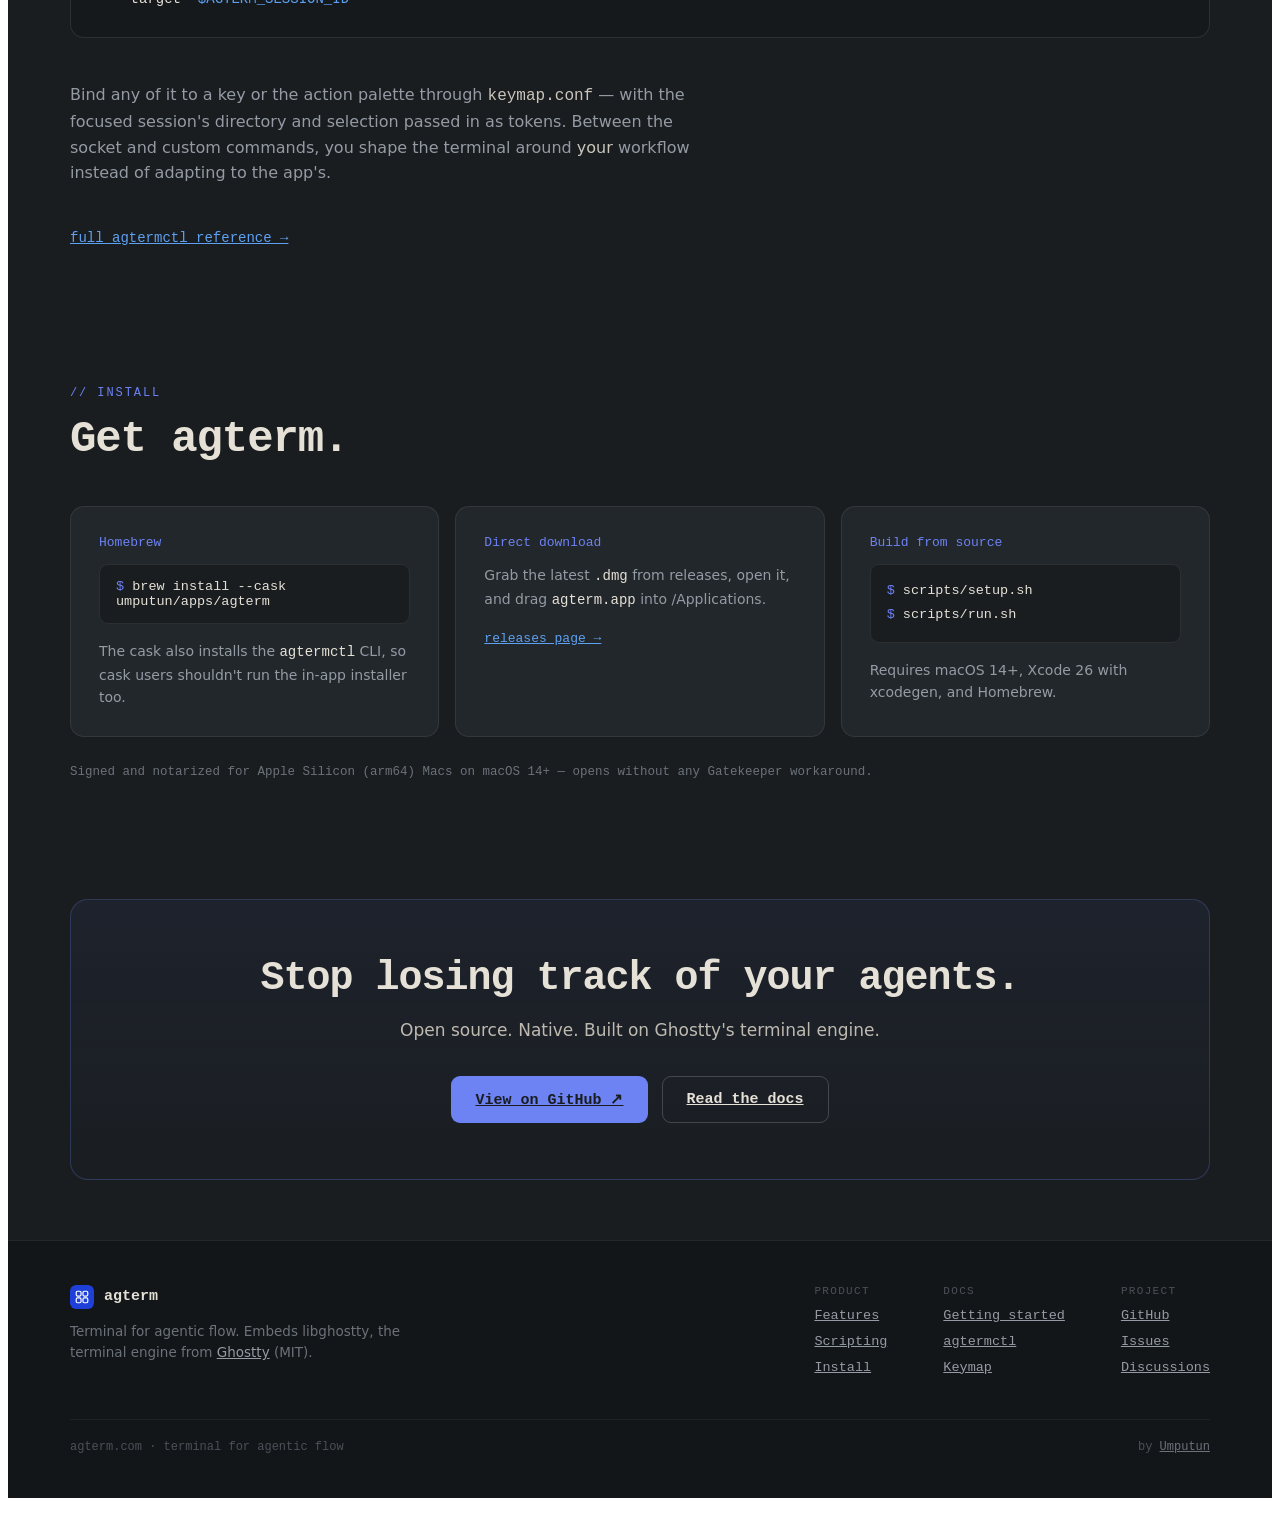
==== commit 826eb261: "docs: update changelog for v0.15.1" ====
--- a/site/index.html
+++ b/site/index.html
@@ -10,7 +10,7 @@
     />
     <meta
       name="keywords"
-      content="agterm, macOS terminal, terminal for AI agents, Claude Code terminal, Codex terminal, libghostty, ghostty, agtermctl, concurrent AI agents, agentic terminal"
+      content="agterm, macOS terminal, terminal for AI agents, Claude Code terminal, Codex terminal, Pi coding agent terminal, libghostty, ghostty, agtermctl, concurrent AI agents, agentic terminal"
     />
     <meta name="author" content="umputun" />
     <link rel="canonical" href="https://agterm.com/" />
@@ -54,7 +54,7 @@
         "author": { "@type": "Person", "name": "Umputun", "url": "https://github.com/umputun" },
         "codeRepository": "https://github.com/umputun/agterm",
         "downloadUrl": "https://github.com/umputun/agterm/releases",
-        "softwareVersion": "0.11.0"
+        "softwareVersion": "0.15.1"
       }
     </script>
     <script type="application/ld+json">
@@ -72,10 +72,10 @@
           },
           {
             "@type": "Question",
-            "name": "Does agterm work with Claude Code and Codex?",
+            "name": "Does agterm work with Claude Code, Codex, and Pi?",
             "acceptedAnswer": {
               "@type": "Answer",
-              "text": "Yes. agterm auto-wires agent status for Claude Code and Codex, and ships an installable agent skill that teaches them its control model and the full agtermctl command set."
+              "text": "Yes. agterm auto-wires agent status for Claude Code, Codex, and Pi, and ships an installable agent skill that teaches Claude Code and Codex its control model and the full agtermctl command set."
             }
           },
           {
@@ -123,7 +123,7 @@
         font-family: &quot;IBM Plex Sans&quot;, system-ui, sans-serif;
         -webkit-font-smoothing: antialiased;
         min-height: 100vh;
-        overflow-x: hidden;
+        overflow-x: clip;
       "
     >
       <!-- ===== NAV ===== -->
@@ -138,6 +138,7 @@
         "
       >
         <div
+          class="site-nav-bar"
           style="
             max-width: 1140px;
             margin: 0 auto;
@@ -167,6 +168,7 @@
             >
           </a>
           <div
+            class="site-nav-desktop"
             style="
               display: flex;
               align-items: center;
@@ -195,6 +197,17 @@
               >GitHub ↗</a
             >
           </div>
+          <details class="site-nav-mobile">
+            <summary>menu</summary>
+            <nav aria-label="Mobile navigation" onclick="this.parentElement.open=false">
+              <a href="#features">features</a>
+              <a href="#scripting">scripting</a>
+              <a href="#install">install</a>
+              <a href="/docs">docs</a>
+              <a href="/commands">commands</a>
+              <a href="https://github.com/umputun/agterm">GitHub ↗</a>
+            </nav>
+          </details>
         </div>
       </div>
 
@@ -301,6 +314,13 @@
               width="1187"
               height="696"
               fetchpriority="high"
+            />
+            <img
+              src="/assets/screenshot-dashboard.webp"
+              alt="The dashboard: a grid of several live terminal sessions watched at once"
+              width="1187"
+              height="696"
+              loading="lazy"
             />
             <img
               src="/assets/screenshot-session-palette.webp"
@@ -512,7 +532,7 @@
             </h3>
             <p style="font-size: 15px; line-height: 1.6; color: #949ba4; margin: 0">
               Each agent reports its state onto its sidebar row as a tinted glyph — active, blocked, or completed — so a screen of
-              concurrent agents shows which one needs you. Wiring is automatic for Claude Code and Codex.
+              concurrent agents shows which one needs you. Wiring is automatic for Claude Code, Codex, and Pi.
             </p>
           </div>
 
@@ -627,7 +647,7 @@
           always a keystroke away and stays alive when hidden, so nothing you started ever gets lost.
         </p>
 
-        <div style="display: grid; grid-template-columns: repeat(auto-fit, minmax(250px, 1fr)); gap: 16px; margin-bottom: 16px">
+        <div class="surfaces-grid">
           <div style="background: #22272b; border: 1px solid rgba(255, 255, 255, 0.08); border-radius: 14px; padding: 26px">
             <div style="display: flex; align-items: center; gap: 10px; margin-bottom: 14px">
               <span
@@ -790,10 +810,10 @@
               <span style="font-family: &quot;JetBrains Mono&quot;, monospace; color: #e6e1d7">agtermctl dashboard</span>.
             </p>
           </div>
-        </div>
-
-        <!-- windows callout -->
+
+        <!-- windows callout: shares row 2 with the Dashboard card -->
         <div
+          class="surfaces-wide"
           style="
             background: #22272b;
             border: 1px solid rgba(255, 255, 255, 0.08);
@@ -904,6 +924,7 @@
               </div>
             </div>
           </div>
+        </div>
         </div>
       </div>
 
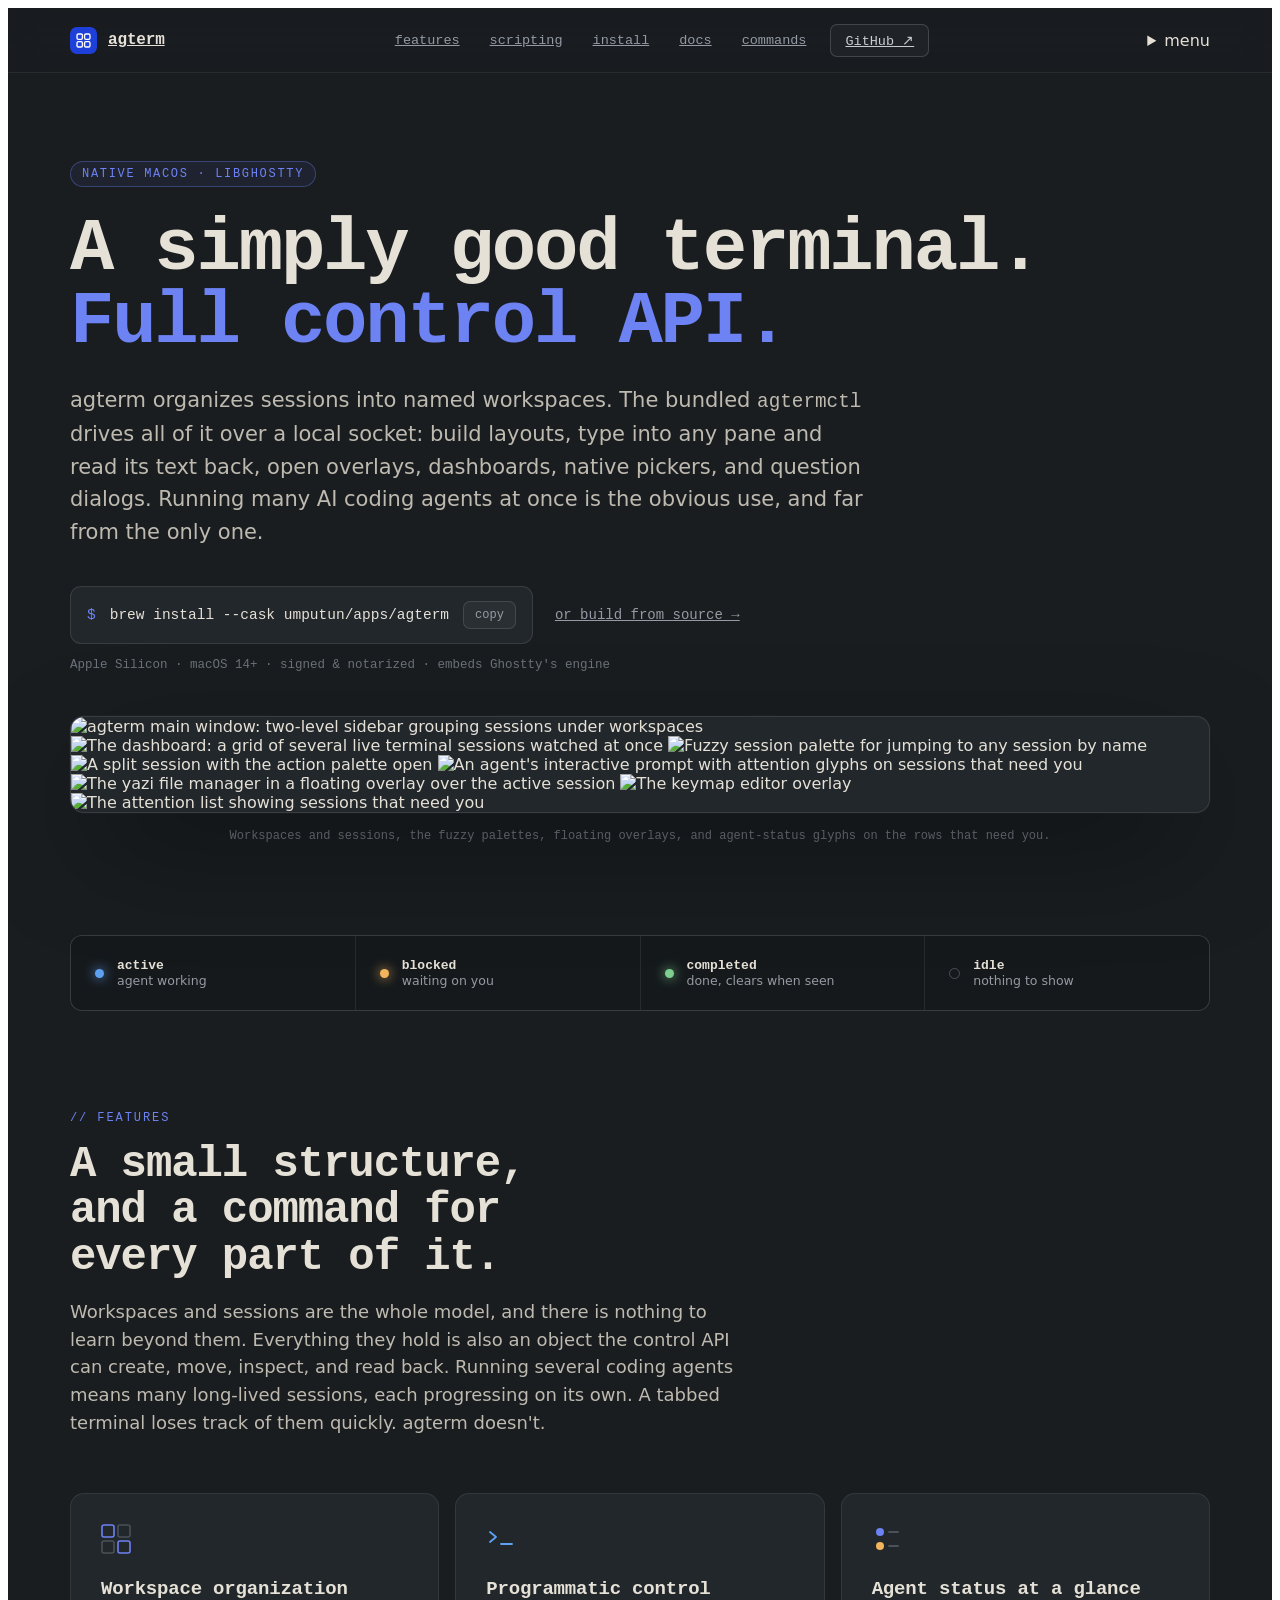
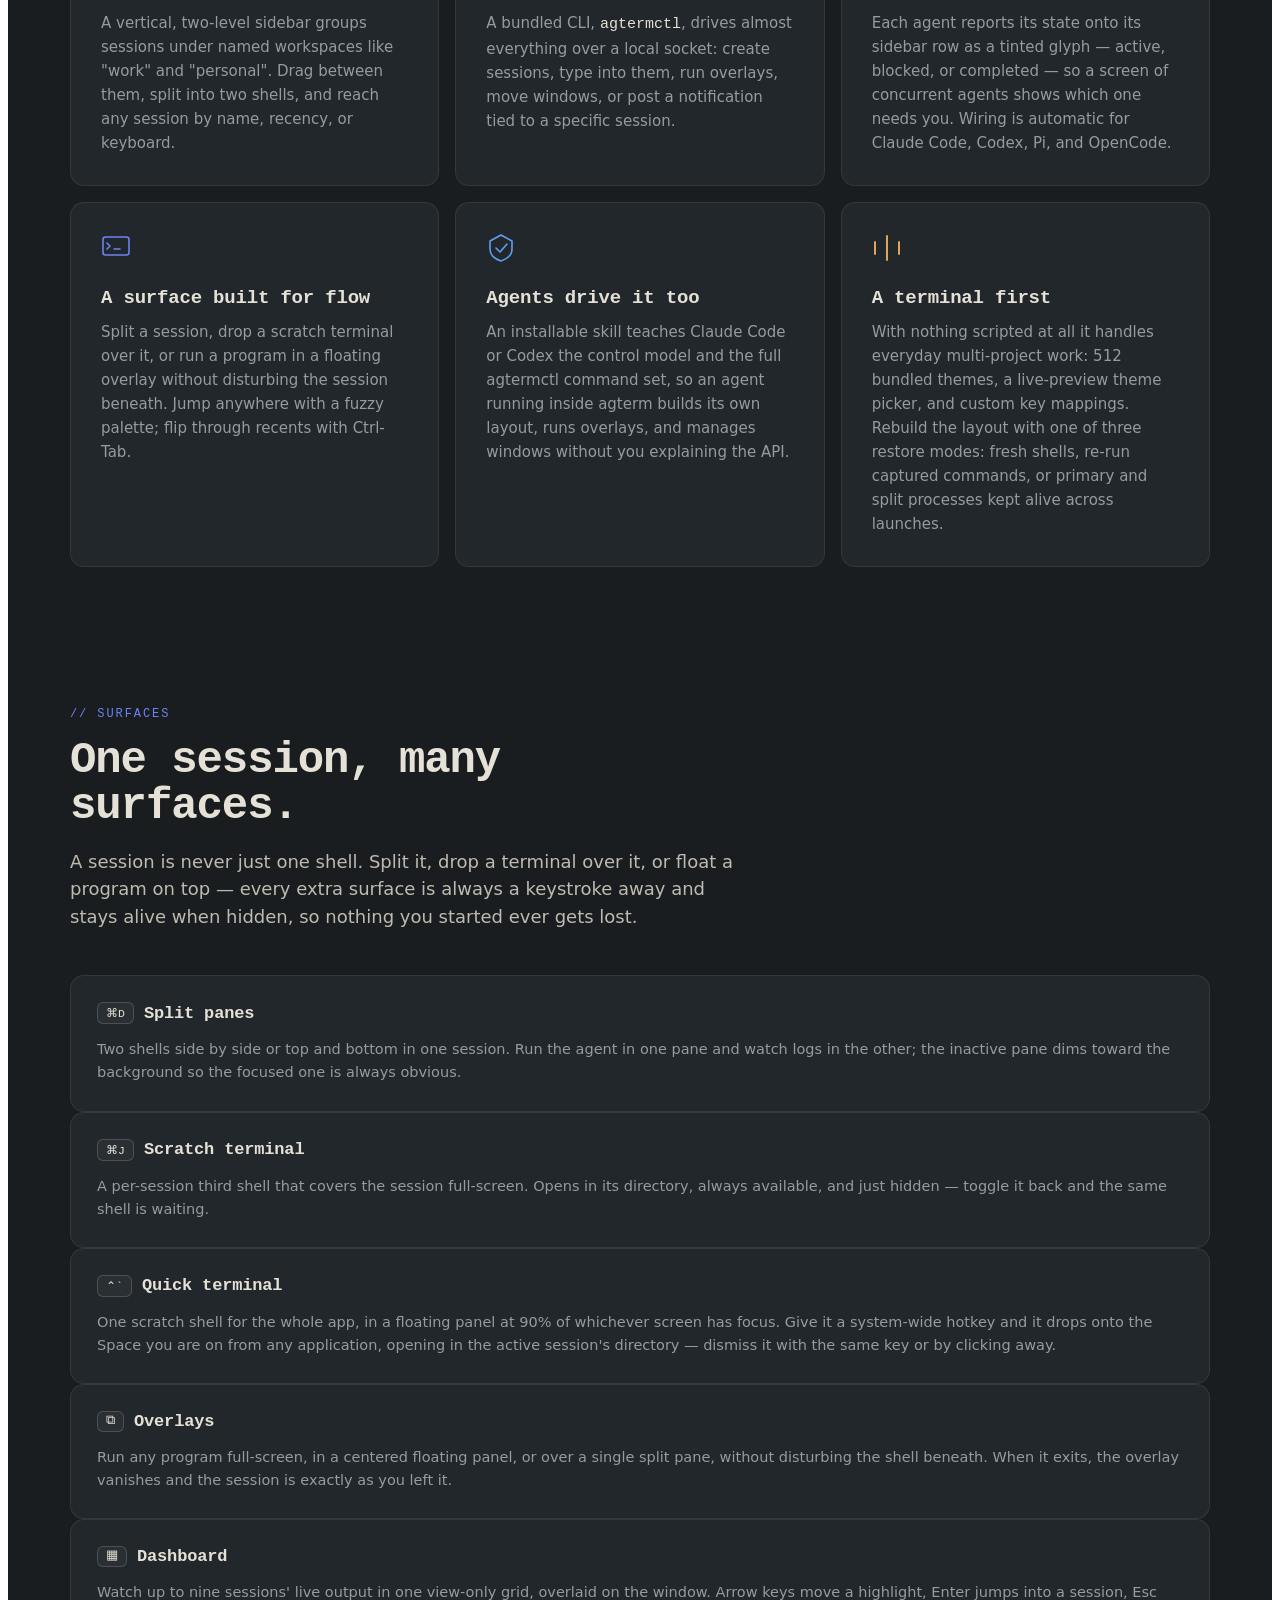
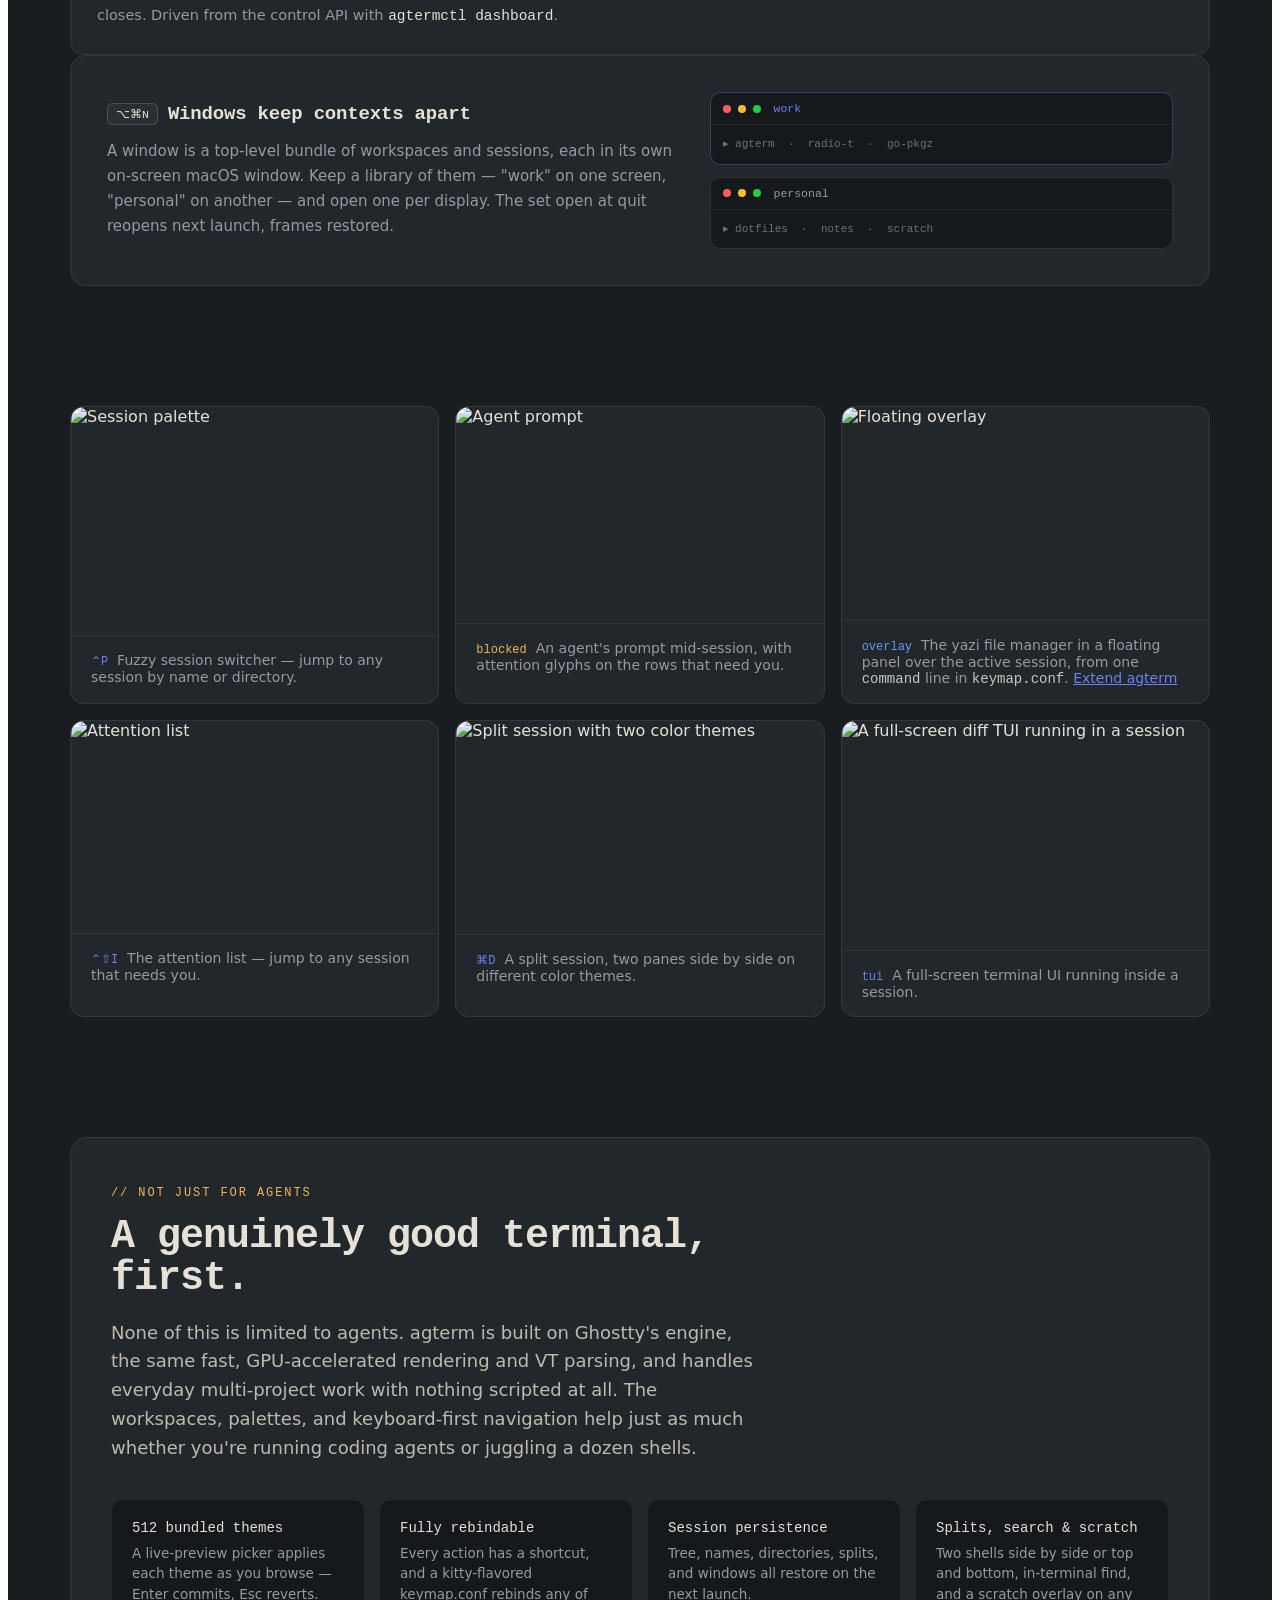
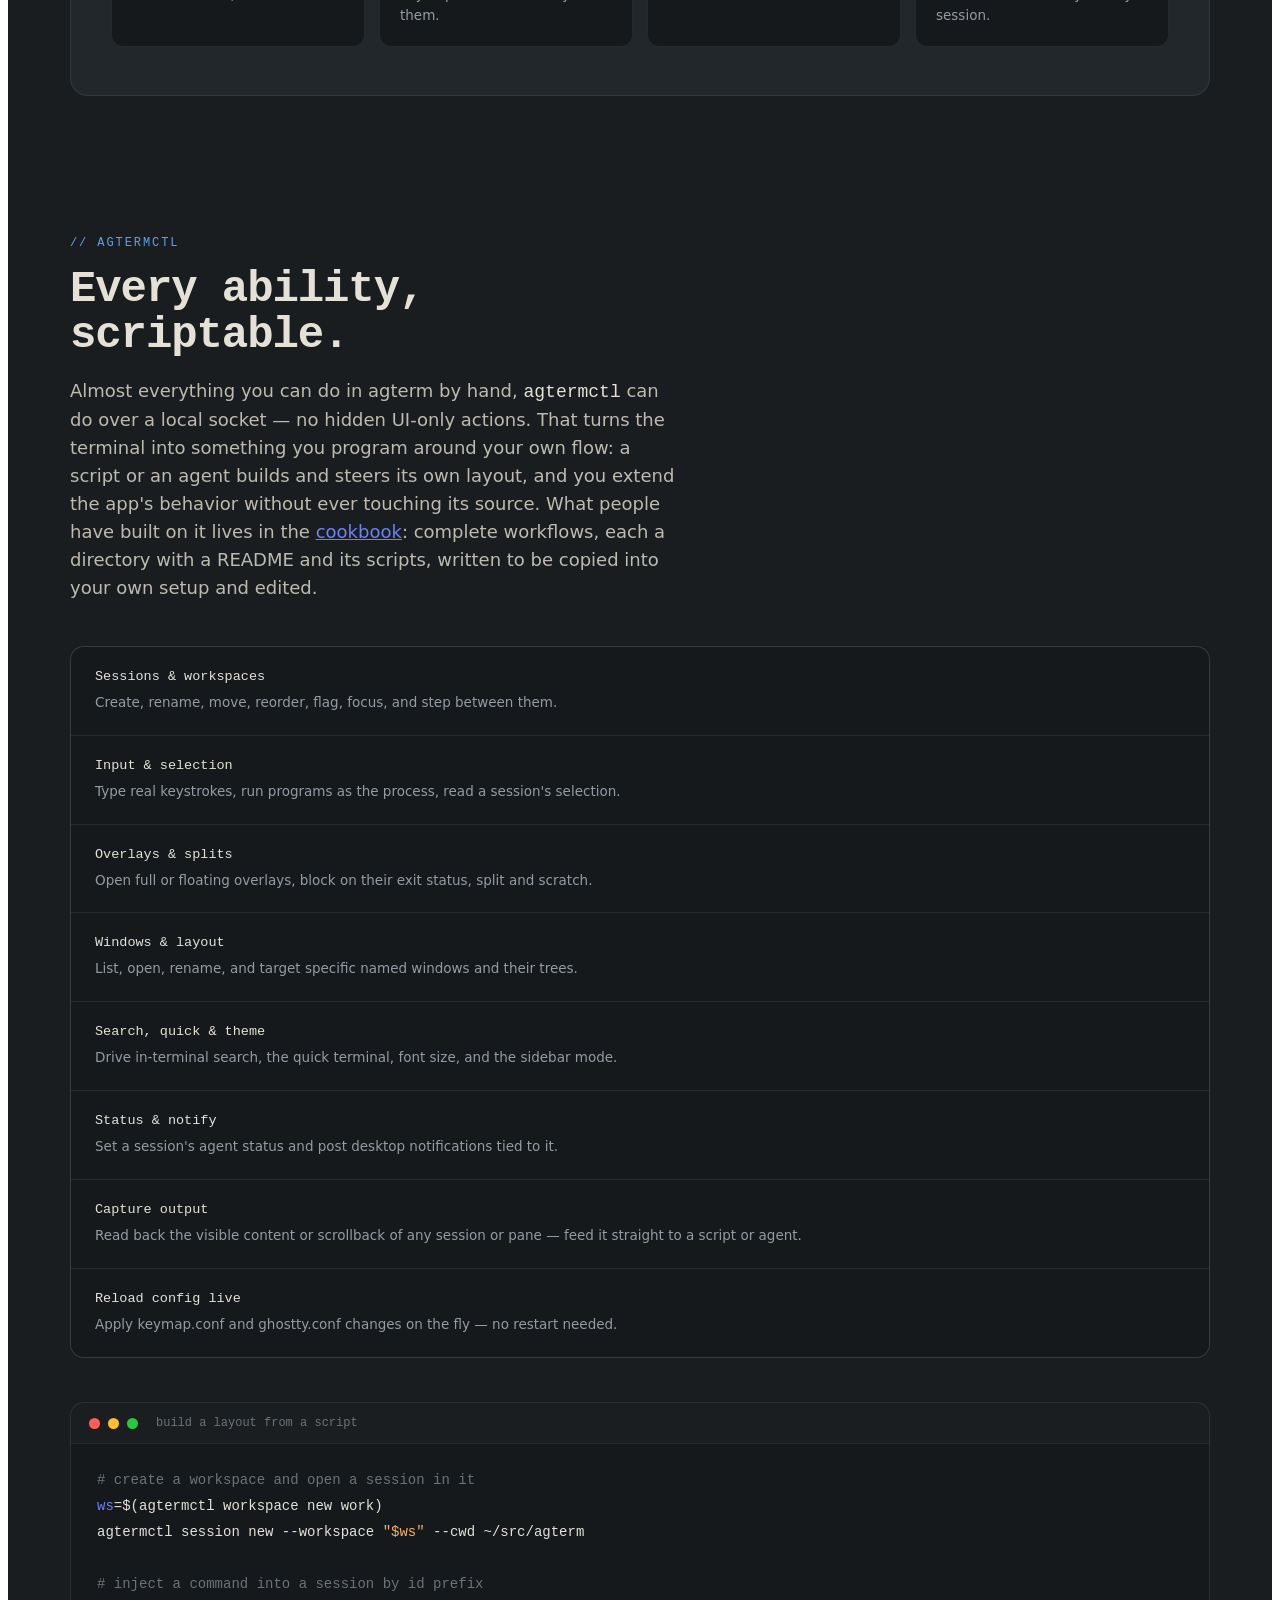
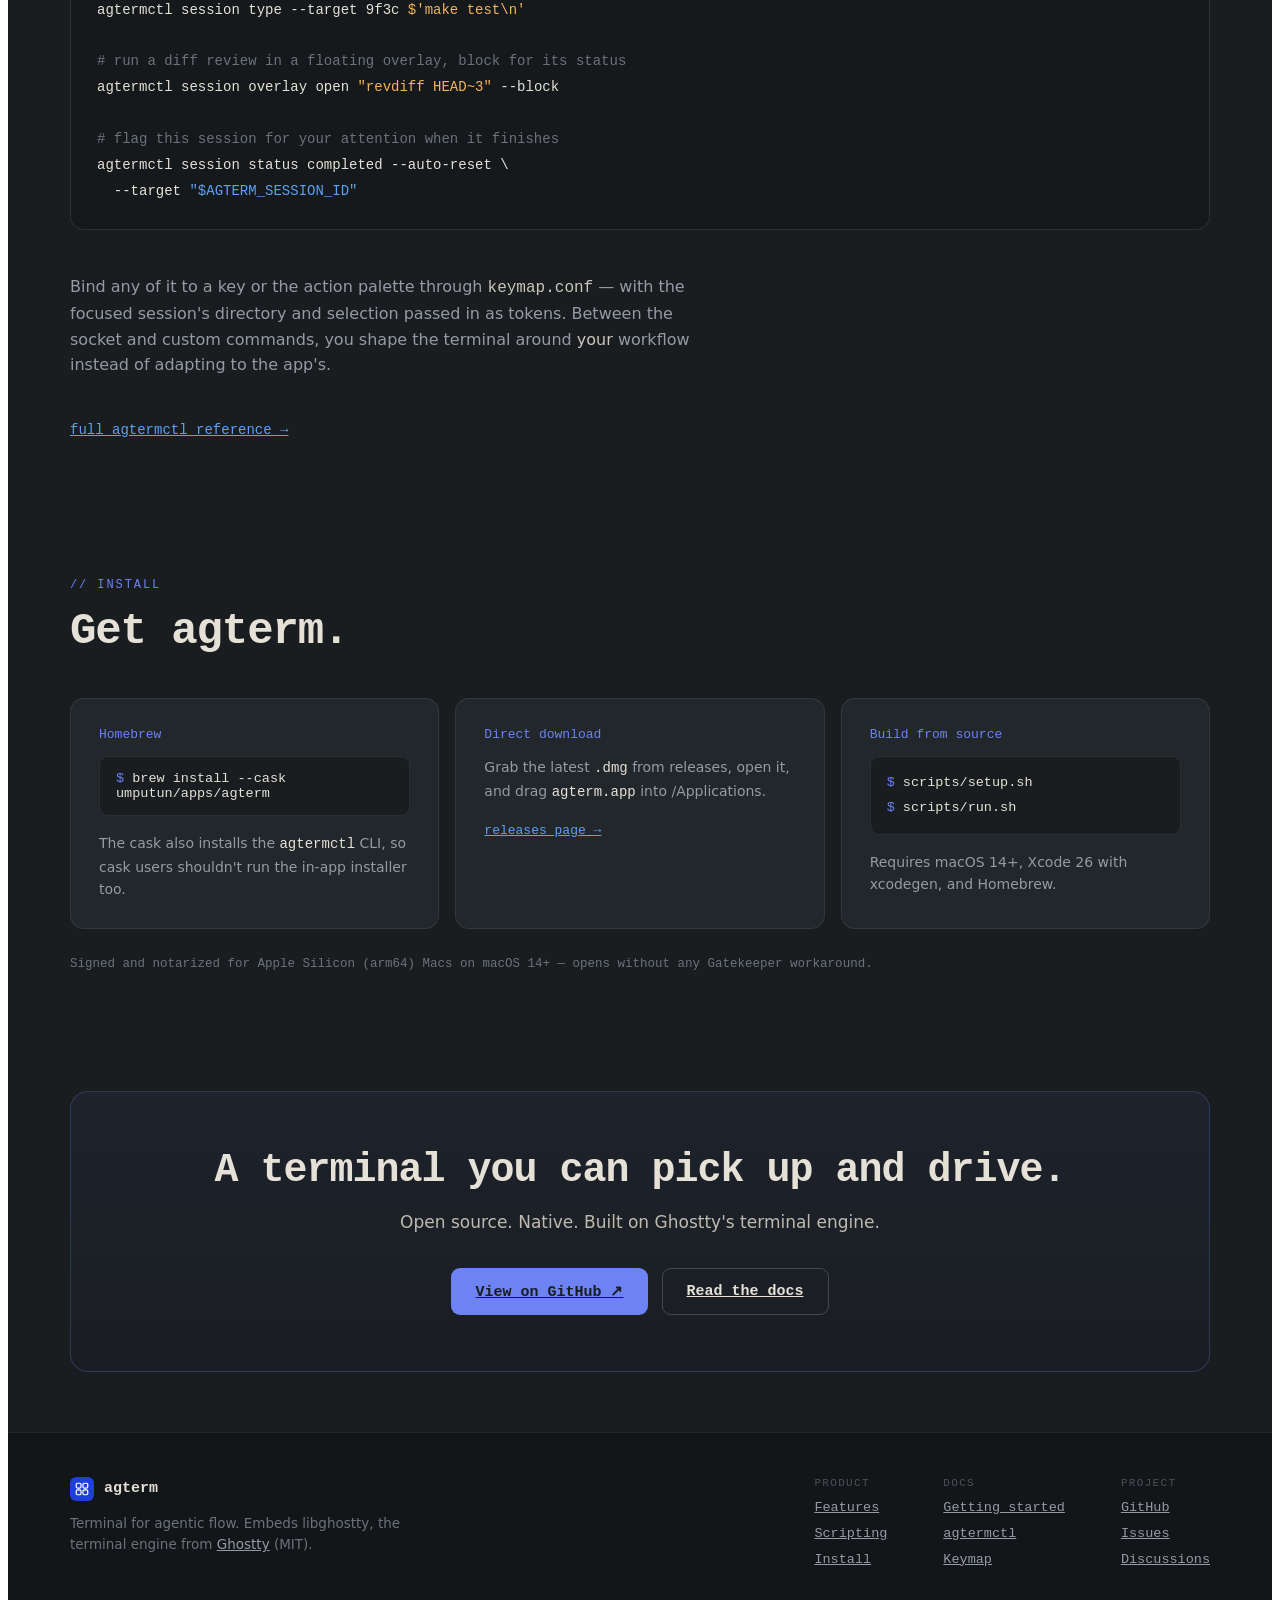
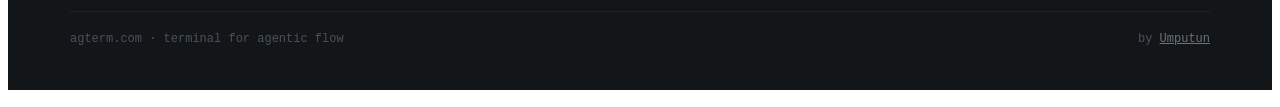
==== commit 63051913: "docs: update changelog and versions for v0.28.0" ====
--- a/site/index.html
+++ b/site/index.html
@@ -3,22 +3,22 @@
   <head>
     <meta charset="utf-8" />
     <meta name="viewport" content="width=device-width, initial-scale=1" />
-    <title>agterm — macOS terminal for running many AI agents at once</title>
+    <title>agterm — a simply good macOS terminal with a full control API</title>
     <meta
       name="description"
-      content="Native macOS terminal built on libghostty that keeps many concurrent AI coding agents organized in named workspaces, with at-a-glance status and a scriptable CLI."
+      content="Native macOS terminal with named workspaces and a local control API for scripts, AI coding agents, and multi-session workflows."
     />
     <meta
       name="keywords"
-      content="agterm, macOS terminal, terminal for AI agents, Claude Code terminal, Codex terminal, Pi coding agent terminal, libghostty, ghostty, agtermctl, concurrent AI agents, agentic terminal"
+      content="agterm, macOS terminal, scriptable terminal, terminal control API, terminal for AI agents, Claude Code terminal, Codex terminal, Pi coding agent terminal, OpenCode terminal, libghostty, ghostty, agtermctl, concurrent AI agents, agentic terminal"
     />
     <meta name="author" content="umputun" />
     <link rel="canonical" href="https://agterm.com/" />
     <meta property="og:type" content="website" />
-    <meta property="og:title" content="agterm — macOS terminal for running many AI agents at once" />
+    <meta property="og:title" content="agterm — a simply good macOS terminal with a full control API" />
     <meta
       property="og:description"
-      content="Native macOS terminal built on libghostty that keeps many concurrent AI coding agents organized in named workspaces, with at-a-glance status and a scriptable CLI."
+      content="Native macOS terminal with named workspaces and a local control API for scripts, AI coding agents, and multi-session workflows."
     />
     <meta property="og:url" content="https://agterm.com/" />
     <meta property="og:image" content="https://agterm.com/assets/agterm-og.png" />
@@ -27,10 +27,10 @@
     <meta property="og:site_name" content="agterm" />
     <meta name="twitter:card" content="summary_large_image" />
     <meta name="twitter:site" content="@umputun" />
-    <meta name="twitter:title" content="agterm — macOS terminal for running many AI agents at once" />
+    <meta name="twitter:title" content="agterm — a simply good macOS terminal with a full control API" />
     <meta
       name="twitter:description"
-      content="Native macOS terminal built on libghostty that keeps concurrent AI coding agents organized, with at-a-glance status and a scriptable CLI."
+      content="Native macOS terminal with named workspaces and a local control API for scripts, AI coding agents, and multi-session workflows."
     />
     <meta name="twitter:image" content="https://agterm.com/assets/agterm-og.png" />
     <link rel="icon" type="image/x-icon" href="/assets/favicon.ico" />
@@ -46,7 +46,7 @@
         "@context": "https://schema.org",
         "@type": "SoftwareApplication",
         "name": "agterm",
-        "description": "Native macOS terminal built on libghostty for running many AI coding agents at once, organizing sessions into named workspaces with at-a-glance agent status and a scriptable control CLI.",
+        "description": "Native macOS terminal built on libghostty with a deliberately small workspace and session interface and a full local control API, so scripts and AI coding agents can drive almost every part of it and read the state back.",
         "url": "https://agterm.com",
         "applicationCategory": "DeveloperApplication",
         "operatingSystem": "macOS 14+",
@@ -54,63 +54,7 @@
         "author": { "@type": "Person", "name": "Umputun", "url": "https://github.com/umputun" },
         "codeRepository": "https://github.com/umputun/agterm",
         "downloadUrl": "https://github.com/umputun/agterm/releases",
-        "softwareVersion": "0.15.1"
-      }
-    </script>
-    <script type="application/ld+json">
-      {
-        "@context": "https://schema.org",
-        "@type": "FAQPage",
-        "mainEntity": [
-          {
-            "@type": "Question",
-            "name": "What is agterm?",
-            "acceptedAnswer": {
-              "@type": "Answer",
-              "text": "agterm is a native macOS terminal, built on libghostty, for running many AI coding agents at once. It organizes sessions into named workspaces and shows each agent's status on its sidebar row, so a screen of concurrent agents stays legible."
-            }
-          },
-          {
-            "@type": "Question",
-            "name": "Does agterm work with Claude Code, Codex, and Pi?",
-            "acceptedAnswer": {
-              "@type": "Answer",
-              "text": "Yes. agterm auto-wires agent status for Claude Code, Codex, and Pi, and ships an installable agent skill that teaches Claude Code and Codex its control model and the full agtermctl command set."
-            }
-          },
-          {
-            "@type": "Question",
-            "name": "Is agterm free?",
-            "acceptedAnswer": {
-              "@type": "Answer",
-              "text": "Yes. agterm is free and installs on Apple Silicon macOS 14 or later with: brew install --cask umputun/apps/agterm."
-            }
-          },
-          {
-            "@type": "Question",
-            "name": "What is agtermctl?",
-            "acceptedAnswer": {
-              "@type": "Answer",
-              "text": "agtermctl is a bundled CLI that drives agterm over a local socket: create and type into sessions, run overlays, move windows, and post notifications tied to a specific session."
-            }
-          },
-          {
-            "@type": "Question",
-            "name": "Is agterm built on Ghostty?",
-            "acceptedAnswer": {
-              "@type": "Answer",
-              "text": "agterm embeds Ghostty's rendering engine through libghostty. It is a separate app with its own workspace and session model, not a fork of the Ghostty app."
-            }
-          },
-          {
-            "@type": "Question",
-            "name": "Does agterm require macOS?",
-            "acceptedAnswer": {
-              "@type": "Answer",
-              "text": "Yes. agterm is a native macOS app for Apple Silicon, macOS 14 or later, signed and notarized."
-            }
-          }
-        ]
+        "softwareVersion": "0.28.0"
       }
     </script>
   </head>
@@ -237,15 +181,16 @@
             line-height: 0.98;
             letter-spacing: -0.03em;
             margin: 0 0 26px;
-            max-width: 16ch;
+            max-width: 24ch;
           "
         >
-          A terminal for running <span style="color: var(--accent, #6d82f3)">many agents</span> at once.
+          A simply good terminal. <span style="color: var(--accent, #6d82f3)">Full control API.</span>
         </h1>
         <p style="font-size: clamp(17px, 2vw, 21px); line-height: 1.55; color: #bfbab0; max-width: 60ch; margin: 0 0 38px">
-          agterm organizes AI coding sessions into named workspaces instead of scattering them across tabs — so a screen full of
-          concurrent agents stays legible, and it's obvious which one needs you. And when there's no agent in sight, it's simply a
-          fast, modern terminal for everyday work.
+          agterm organizes sessions into named workspaces. The bundled
+          <code style="font-family: &quot;JetBrains Mono&quot;, monospace; font-size: 0.92em">agtermctl</code> drives all of it over
+          a local socket: build layouts, type into any pane and read its text back, open overlays, dashboards, native pickers, and question dialogs.
+          Running many AI coding agents at once is the obvious use, and far from the only one.
         </p>
 
         <!-- install command -->
@@ -345,7 +290,7 @@
             />
             <img
               src="/assets/screenshot-floating-overlay.webp"
-              alt="A file manager in a floating overlay over the active session"
+              alt="The yazi file manager in a floating overlay over the active session"
               width="1187"
               height="696"
               loading="lazy"
@@ -458,11 +403,12 @@
             max-width: 20ch;
           "
         >
-          Built for concurrent agent-driven work.
+          A small structure, and a command for every part of it.
         </h2>
         <p style="font-size: 18px; line-height: 1.55; color: #bfbab0; max-width: 58ch; margin: 0 0 56px">
-          Running several coding agents means many long-lived sessions, each progressing on its own. A tabbed terminal loses track
-          of them quickly. agterm doesn't.
+          Workspaces and sessions are the whole model, and there is nothing to learn beyond them. Everything they hold is also an
+          object the control API can create, move, inspect, and read back. Running several coding agents means many long-lived
+          sessions, each progressing on its own. A tabbed terminal loses track of them quickly. agterm doesn't.
         </p>
 
         <div style="display: grid; grid-template-columns: repeat(auto-fit, minmax(300px, 1fr)); gap: 16px">
@@ -532,7 +478,7 @@
             </h3>
             <p style="font-size: 15px; line-height: 1.6; color: #949ba4; margin: 0">
               Each agent reports its state onto its sidebar row as a tinted glyph — active, blocked, or completed — so a screen of
-              concurrent agents shows which one needs you. Wiring is automatic for Claude Code, Codex, and Pi.
+              concurrent agents shows which one needs you. Wiring is automatic for Claude Code, Codex, Pi, and OpenCode.
             </p>
           </div>
 
@@ -583,12 +529,11 @@
                 letter-spacing: -0.01em;
               "
             >
-              Driven by agents
+              Agents drive it too
             </h3>
             <p style="font-size: 15px; line-height: 1.6; color: #949ba4; margin: 0">
-              An installable agent skill teaches Claude Code or Codex the control model and the full agtermctl command set — so an
-              agent running inside agterm builds its own layout, runs overlays, and manages windows without you explaining the
-              API.
+              An installable skill teaches Claude Code or Codex the control model and the full agtermctl command set, so an agent
+              running inside agterm builds its own layout, runs overlays, and manages windows without you explaining the API.
             </p>
           </div>
 
@@ -605,11 +550,12 @@
                 letter-spacing: -0.01em;
               "
             >
-              Not just for agents
+              A terminal first
             </h3>
             <p style="font-size: 15px; line-height: 1.6; color: #949ba4; margin: 0">
-              Everything works as a capable general-purpose terminal for everyday multi-project work — 512 bundled themes,
-              live-preview theme picker, custom key mappings, and full session persistence across launches.
+              With nothing scripted at all it handles everyday multi-project work: 512 bundled themes, a live-preview theme picker,
+              and custom key mappings. Rebuild the layout with one of three restore modes: fresh shells, re-run captured commands,
+              or primary and split processes kept alive across launches.
             </p>
           </div>
         </div>
@@ -675,8 +621,8 @@
               </h3>
             </div>
             <p style="font-size: 14.5px; line-height: 1.6; color: #949ba4; margin: 0">
-              Two shells side by side in one session — run the agent left, watch logs right. The inactive pane dims toward the
-              background so the focused one is always obvious.
+              Two shells side by side or top and bottom in one session. Run the agent in one pane and watch logs in the other;
+              the inactive pane dims toward the background so the focused one is always obvious.
             </p>
           </div>
 
@@ -739,8 +685,9 @@
               </h3>
             </div>
             <p style="font-size: 14.5px; line-height: 1.6; color: #949ba4; margin: 0">
-              One window-wide scratch, overlaid at 90% and shared across the window. It opens in the active session's directory
-              for a fast aside — dismiss it with the same key or a click on the margin.
+              One scratch shell for the whole app, in a floating panel at 90% of whichever screen has focus. Give it a
+              system-wide hotkey and it drops onto the Space you are on from any application, opening in the active session's
+              directory — dismiss it with the same key or by clicking away.
             </p>
           </div>
 
@@ -772,8 +719,8 @@
               </h3>
             </div>
             <p style="font-size: 14.5px; line-height: 1.6; color: #949ba4; margin: 0">
-              Run any program full-screen or in a centered floating panel over a session, without disturbing the shell beneath.
-              When it exits, the overlay vanishes and the session is exactly as you left it.
+              Run any program full-screen, in a centered floating panel, or over a single split pane, without disturbing the
+              shell beneath. When it exits, the overlay vanishes and the session is exactly as you left it.
             </p>
           </div>
 
@@ -997,7 +944,10 @@
             />
             <figcaption style="padding: 16px 20px; font-size: 14px; color: #949ba4">
               <span style="font-family: &quot;JetBrains Mono&quot;, monospace; color: #5ea1f2; font-size: 12px">overlay</span>
-              &nbsp;Run a program in a floating panel over the active session.
+              &nbsp;The yazi file manager in a floating panel over the active session, from one
+              <span style="font-family: &quot;JetBrains Mono&quot;, monospace; color: #cbc6bc">command</span> line in
+              <span style="font-family: &quot;JetBrains Mono&quot;, monospace; color: #cbc6bc">keymap.conf</span>.
+              <a href="/docs#extend" style="color: #6d82f3">Extend agterm</a>
             </figcaption>
           </figure>
           <figure
@@ -1105,10 +1055,10 @@
                 A genuinely good terminal, first.
               </h2>
               <p style="font-size: 18px; line-height: 1.6; color: #bfbab0; margin: 0">
-                None of this is limited to agents. agterm is built on Ghostty's engine — the same fast, GPU-accelerated rendering
-                and VT parsing — and works as a capable general-purpose terminal for everyday multi-project work. The workspaces,
-                palettes, and keyboard-first navigation help just as much whether you're running coding agents or just juggling a
-                dozen shells.
+                None of this is limited to agents. agterm is built on Ghostty's engine, the
+                same fast, GPU-accelerated rendering and VT parsing, and handles everyday multi-project work with nothing scripted
+                at all. The workspaces, palettes, and keyboard-first navigation help just as much whether you're running coding
+                agents or juggling a dozen shells.
               </p>
             </div>
             <div style="display: grid; grid-template-columns: repeat(auto-fit, minmax(220px, 1fr)); gap: 14px">
@@ -1149,7 +1099,7 @@
                   Splits, search &amp; scratch
                 </div>
                 <p style="font-size: 13.5px; line-height: 1.55; color: #949ba4; margin: 0">
-                  Two shells side by side, in-terminal find, and a scratch overlay on any session.
+                  Two shells side by side or top and bottom, in-terminal find, and a scratch overlay on any session.
                 </p>
               </div>
             </div>
@@ -1190,7 +1140,9 @@
               <span style="font-family: &quot;JetBrains Mono&quot;, monospace; color: #e6e1d7">agtermctl</span> can do over a
               local socket — no hidden UI-only actions. That turns the terminal into something you program around your own flow: a
               script or an agent builds and steers its own layout, and you extend the app's behavior without ever touching its
-              source.
+              source. What people have built on it lives in the
+              <a href="https://github.com/umputun/agterm/tree/master/cookbook" style="color: #6d82f3">cookbook</a>: complete
+              workflows, each a directory with a README and its scripts, written to be copied into your own setup and edited.
             </p>
           </div>
 
@@ -1486,7 +1438,7 @@
               margin: 0 0 16px;
             "
           >
-            Stop losing track of your agents.
+            A terminal you can pick up and drive.
           </h2>
           <p style="font-size: 17px; color: #bfbab0; max-width: 48ch; margin: 0 auto 32px; line-height: 1.55">
             Open source. Native. Built on Ghostty's terminal engine.
